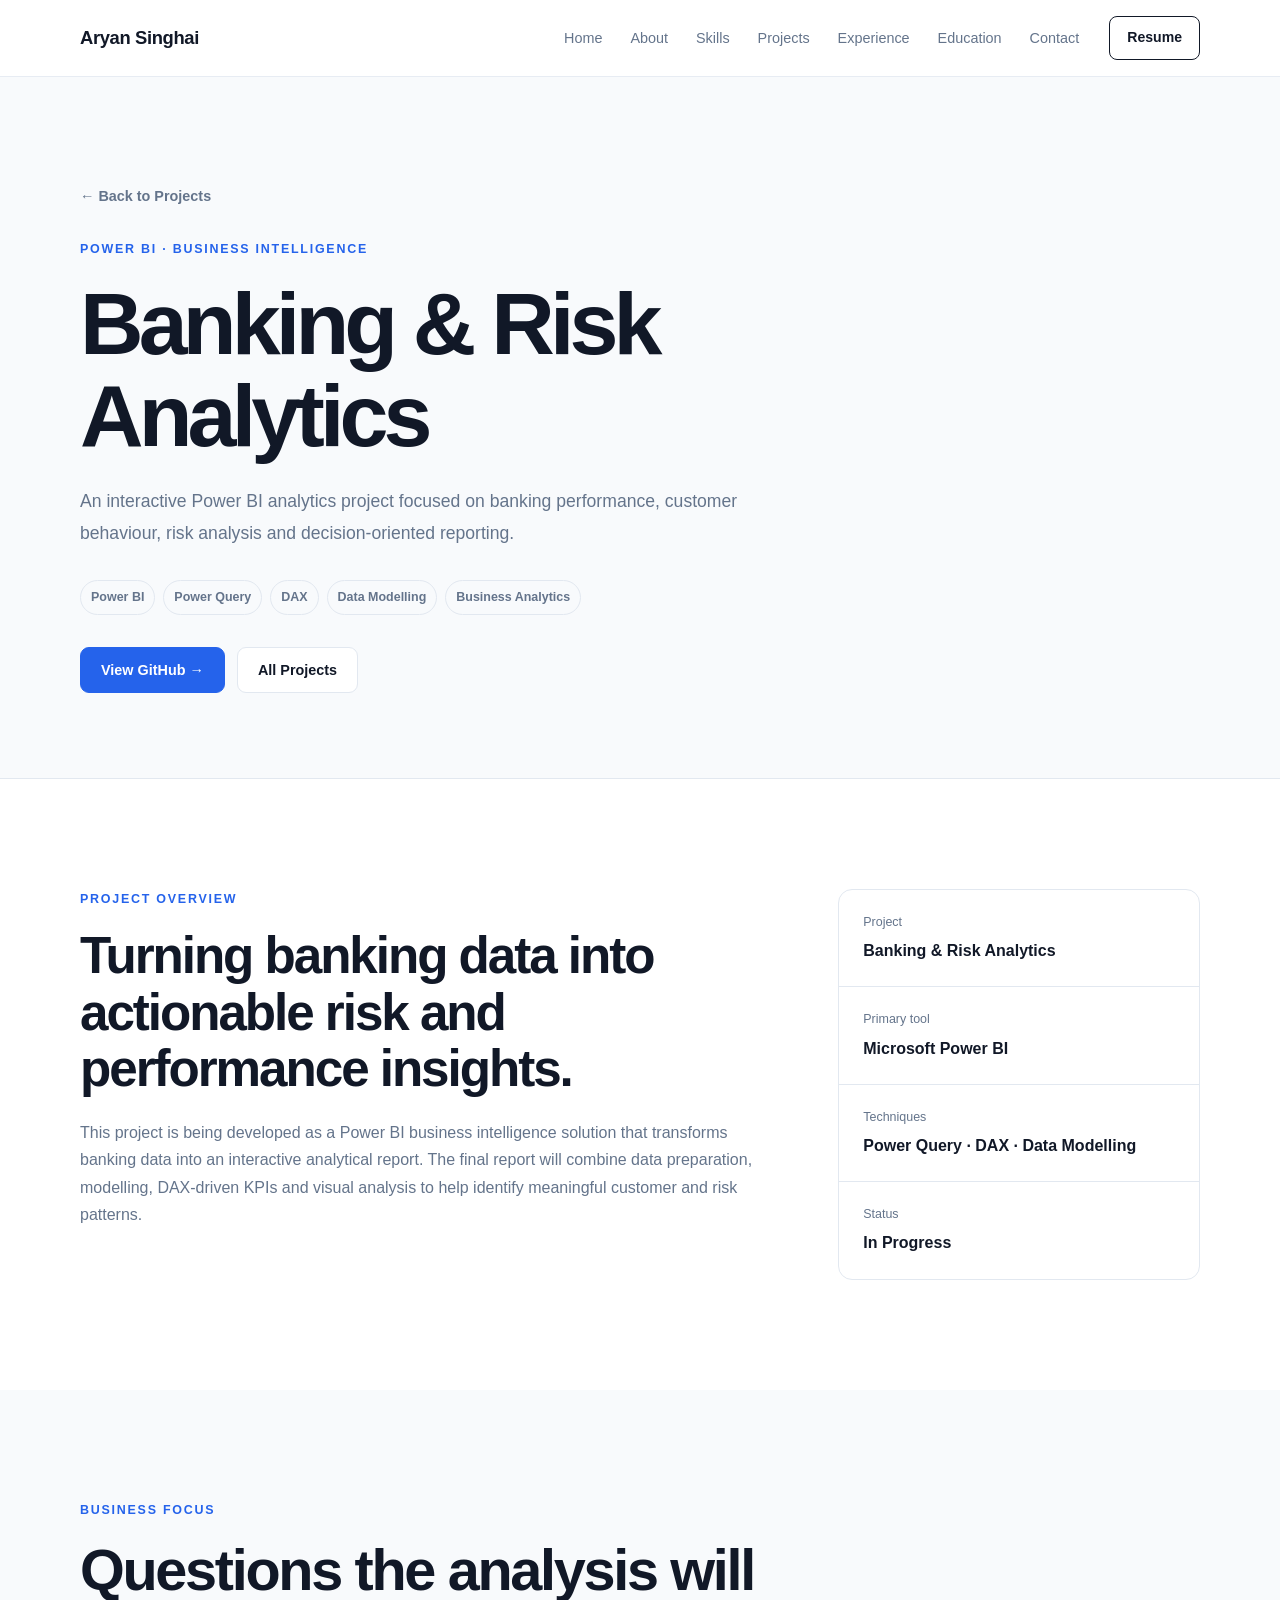
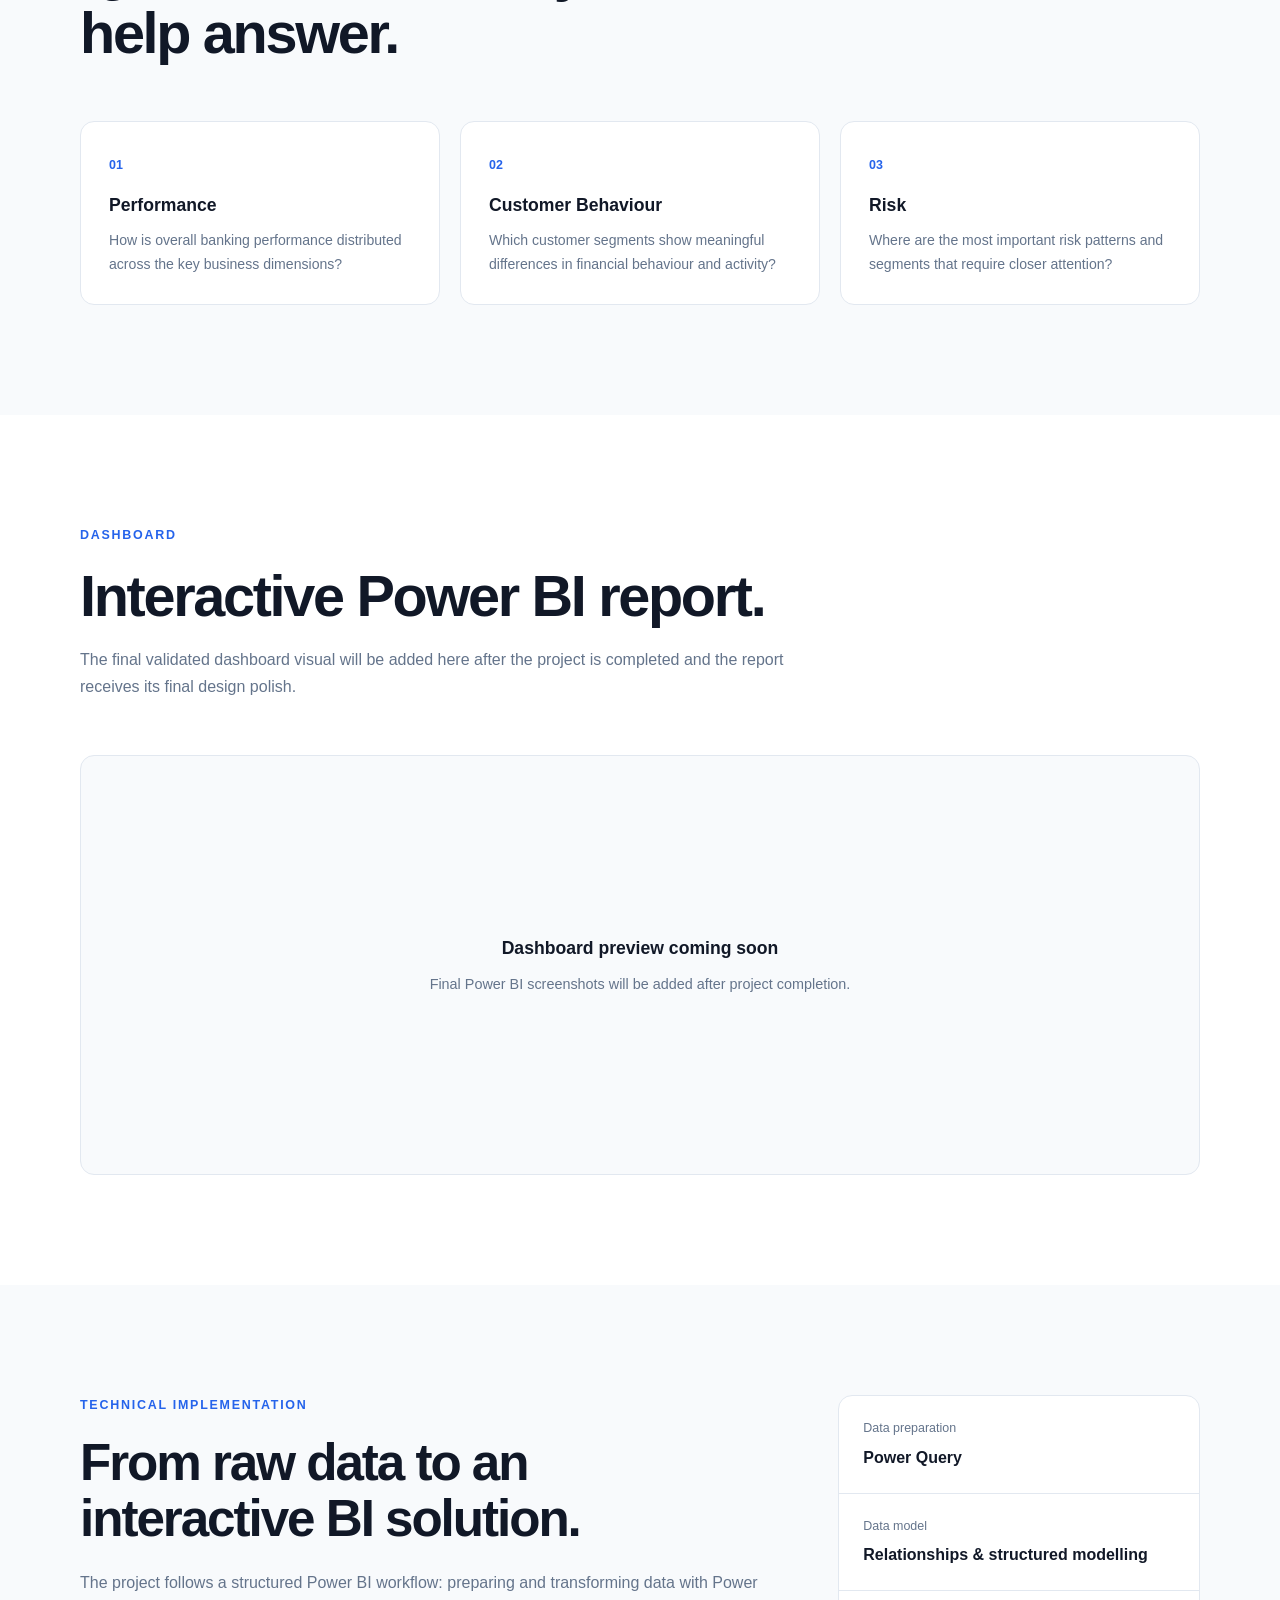
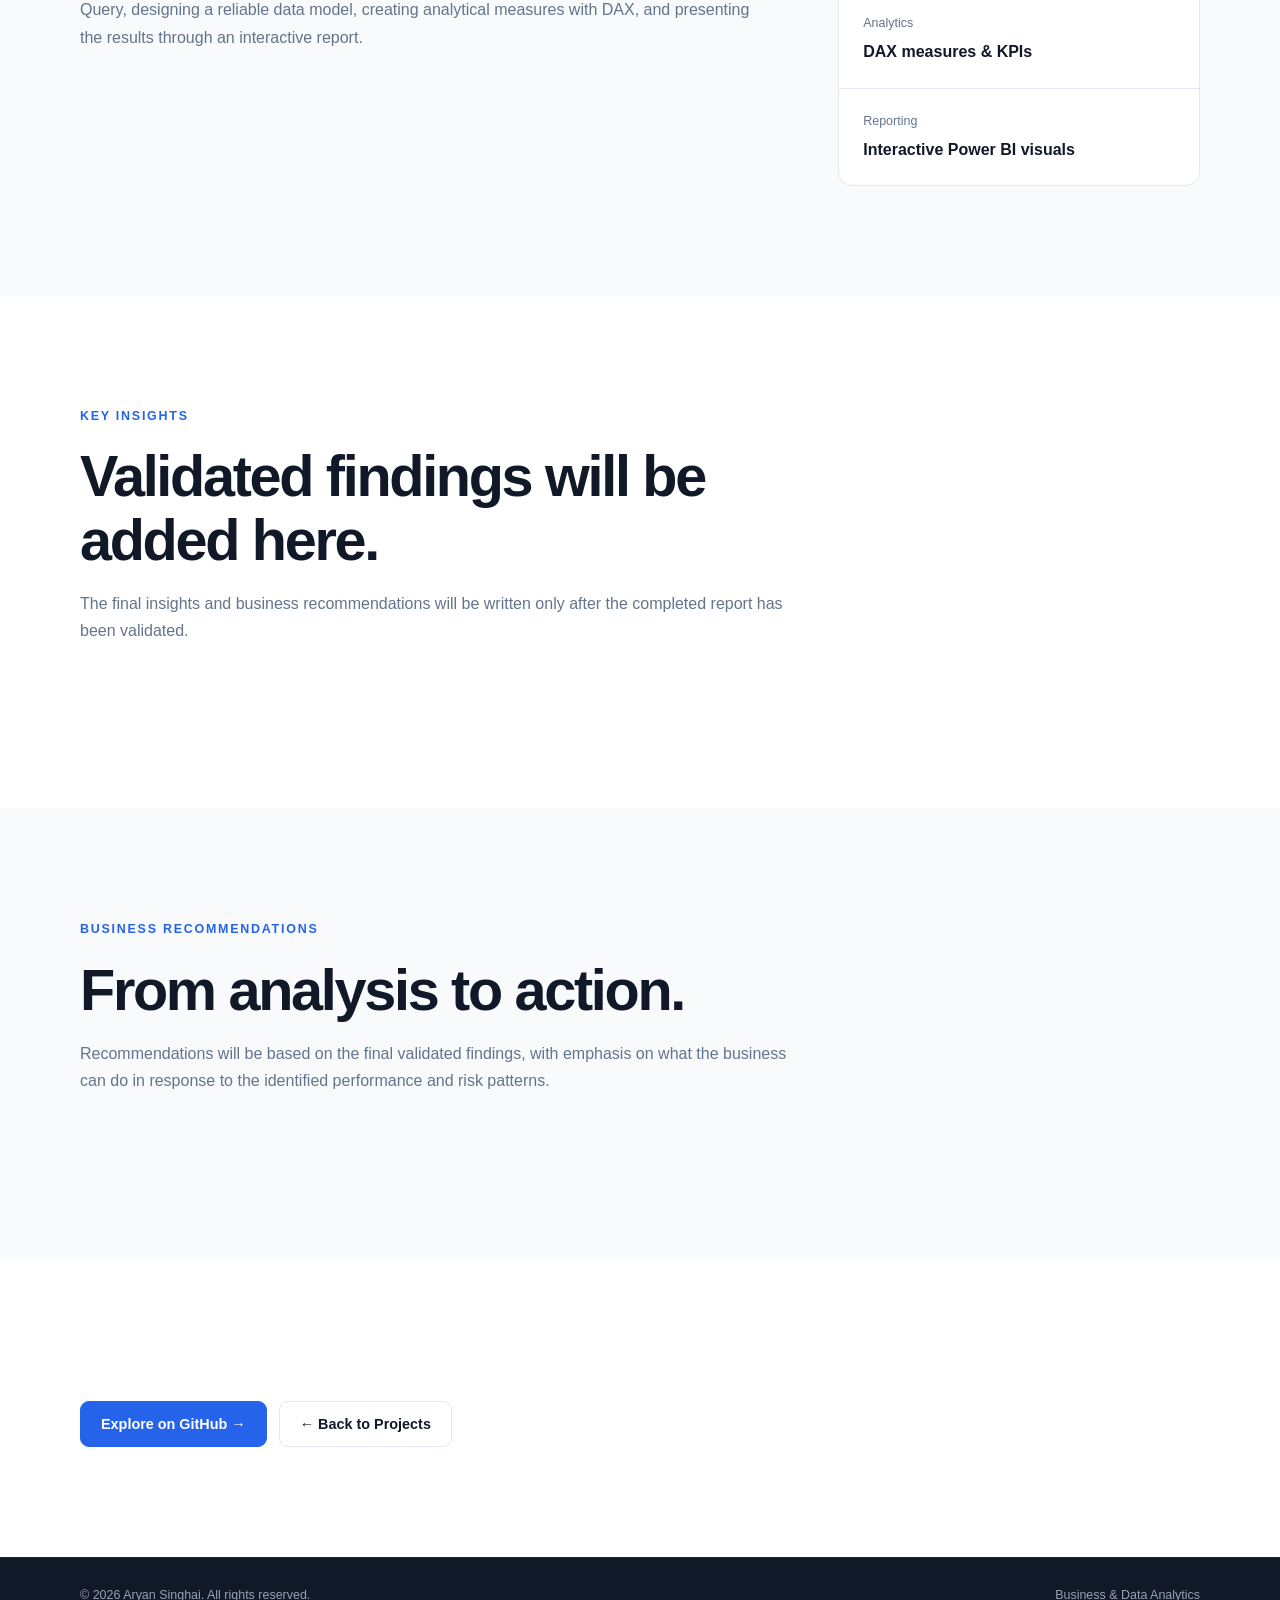
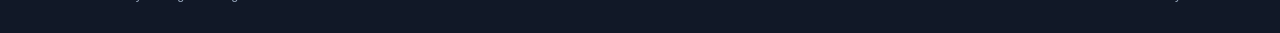
==== banking-risk-analytics.html @ 697721c4 "Add Project 3 Banking & Risk Analytics portfolio page" ====
<!DOCTYPE html>
<html lang="en">
<head>
<meta charset="UTF-8">
<meta name="viewport" content="width=device-width, initial-scale=1.0">
<link rel="icon" type="image/png" href="assets/images/favicon.png">
<title>Banking & Risk Analytics | Aryan Singhai</title>
<meta name="description" content="Banking & Risk Analytics Power BI project by Aryan Singhai, focused on banking performance, customer behaviour, risk analysis and business intelligence.">
<link rel="canonical" href="https://aryan-singhai.github.io/banking-risk-analytics.html">
<meta name="author" content="Aryan Singhai">
<link rel="stylesheet" href="style.css">
</head>
<body>
<header class="header"><nav class="navbar container"><a href="index.html#home" class="logo">Aryan Singhai</a><button class="menu-toggle" id="menu-toggle" aria-label="Open navigation menu">☰</button><ul class="nav-links" id="nav-links"><li><a href="index.html#home">Home</a></li><li><a href="index.html#about">About</a></li><li><a href="index.html#skills">Skills</a></li><li><a href="index.html#projects">Projects</a></li><li><a href="index.html#experience">Experience</a></li><li><a href="index.html#education">Education</a></li><li><a href="index.html#contact">Contact</a></li></ul><a href="assets/resume/Aryan_Singhai_Resume.pdf" class="resume-button" target="_blank">Resume</a></nav></header>
<main>
<section class="project-case-hero"><div class="container"><a href="index.html#projects" class="back-link">← Back to Projects</a><p class="project-eyebrow" style="margin-top:30px;">POWER BI · BUSINESS INTELLIGENCE</p><h1>Banking &amp; Risk Analytics</h1><p class="case-hero-description">An interactive Power BI analytics project focused on banking performance, customer behaviour, risk analysis and decision-oriented reporting.</p><div class="project-tech-tags case-tags"><span>Power BI</span><span>Power Query</span><span>DAX</span><span>Data Modelling</span><span>Business Analytics</span></div><div class="case-buttons"><a href="https://github.com/Aryan-Singhai/banking-risk-analytics-power-bi" class="primary-button" target="_blank" rel="noopener noreferrer">View GitHub →</a><a href="index.html#projects" class="secondary-button">All Projects</a></div></div></section>
<section class="section"><div class="container"><div class="case-grid"><div><p class="section-label">PROJECT OVERVIEW</p><h2>Turning banking data into actionable risk and performance insights.</h2><p class="case-text">This project is being developed as a Power BI business intelligence solution that transforms banking data into an interactive analytical report. The final report will combine data preparation, modelling, DAX-driven KPIs and visual analysis to help identify meaningful customer and risk patterns.</p></div><aside class="case-info-card"><div class="info-item"><span>Project</span><strong>Banking &amp; Risk Analytics</strong></div><div class="info-item"><span>Primary tool</span><strong>Microsoft Power BI</strong></div><div class="info-item"><span>Techniques</span><strong>Power Query · DAX · Data Modelling</strong></div><div class="info-item"><span>Status</span><strong>In Progress</strong></div></aside></div></div></section>
<section class="section section-alt"><div class="container"><div class="section-heading"><p class="section-label">BUSINESS FOCUS</p><h2>Questions the analysis will help answer.</h2></div><div class="question-grid"><article class="question-card"><span>01</span><h3>Performance</h3><p>How is overall banking performance distributed across the key business dimensions?</p></article><article class="question-card"><span>02</span><h3>Customer Behaviour</h3><p>Which customer segments show meaningful differences in financial behaviour and activity?</p></article><article class="question-card"><span>03</span><h3>Risk</h3><p>Where are the most important risk patterns and segments that require closer attention?</p></article></div></div></section>
<section class="section"><div class="container"><div class="section-heading"><p class="section-label">DASHBOARD</p><h2>Interactive Power BI report.</h2><p>The final validated dashboard visual will be added here after the project is completed and the report receives its final design polish.</p></div><div class="project-visual-placeholder" style="min-height:420px;display:grid;place-items:center;border:1px solid var(--border);border-radius:var(--radius);background:var(--bg-alt);color:var(--text-light);text-align:center;padding:40px;"><div><strong style="display:block;color:var(--text);font-size:1.1rem;">Dashboard preview coming soon</strong><span style="display:block;margin-top:8px;font-size:.9rem;">Final Power BI screenshots will be added after project completion.</span></div></div></div></section>
<section class="section section-alt"><div class="container"><div class="case-grid"><div><p class="section-label">TECHNICAL IMPLEMENTATION</p><h2>From raw data to an interactive BI solution.</h2><p class="case-text">The project follows a structured Power BI workflow: preparing and transforming data with Power Query, designing a reliable data model, creating analytical measures with DAX, and presenting the results through an interactive report.</p></div><aside class="case-info-card"><div class="info-item"><span>Data preparation</span><strong>Power Query</strong></div><div class="info-item"><span>Data model</span><strong>Relationships &amp; structured modelling</strong></div><div class="info-item"><span>Analytics</span><strong>DAX measures &amp; KPIs</strong></div><div class="info-item"><span>Reporting</span><strong>Interactive Power BI visuals</strong></div></aside></div></div></section>
<section class="section"><div class="container"><div class="section-heading"><p class="section-label">KEY INSIGHTS</p><h2>Validated findings will be added here.</h2><p>The final insights and business recommendations will be written only after the completed report has been validated.</p></div></div></section>
<section class="section section-alt"><div class="container"><div class="section-heading"><p class="section-label">BUSINESS RECOMMENDATIONS</p><h2>From analysis to action.</h2><p>Recommendations will be based on the final validated findings, with emphasis on what the business can do in response to the identified performance and risk patterns.</p></div></div></section>
<section class="section"><div class="container"><div class="case-buttons"><a href="https://github.com/Aryan-Singhai/banking-risk-analytics-power-bi" class="primary-button" target="_blank" rel="noopener noreferrer">Explore on GitHub →</a><a href="index.html#projects" class="secondary-button">← Back to Projects</a></div></div></section>
</main>
<footer class="footer"><div class="container footer-content"><p>© 2026 Aryan Singhai. All rights reserved.</p><p>Business &amp; Data Analytics</p></div></footer>
<script src="script.js"></script>
</body>
</html>
---- style.css ----
/* =========================================================
   PORTFOLIO DESIGN SYSTEM
========================================================= */

:root {
    --bg: #ffffff;
    --bg-alt: #f8fafc;
    --text: #111827;
    --text-light: #64748b;
    --accent: #2563eb;
    --accent-dark: #1d4ed8;
    --accent-soft: #eff6ff;
    --border: #e2e8f0;
    --card: #ffffff;
    --max-width: 1120px;
    --radius: 14px;
    --transition: 0.25s ease;
}

* { margin: 0; padding: 0; box-sizing: border-box; }
html { scroll-behavior: smooth; scroll-padding-top: 90px; }
body {
    font-family: "Inter", "Segoe UI", Arial, sans-serif;
    background: var(--bg);
    color: var(--text);
    line-height: 1.7;
    -webkit-font-smoothing: antialiased;
}
a { color: inherit; text-decoration: none; }
ul { list-style: none; }
img { max-width: 100%; }
.container { width: min(90%, var(--max-width)); margin: 0 auto; }

/* =========================================================
   SHARED HEADER / NAVIGATION
========================================================= */
.header {
    position: sticky;
    top: 0;
    z-index: 1000;
    background: rgba(255,255,255,.94);
    backdrop-filter: blur(12px);
    border-bottom: 1px solid rgba(226,232,240,.8);
}
.navbar {
    min-height: 76px;
    display: flex;
    align-items: center;
    gap: 30px;
}
.logo {
    font-size: 1.15rem;
    font-weight: 750;
    letter-spacing: -.02em;
    white-space: nowrap;
}
.nav-links {
    display: flex;
    align-items: center;
    gap: 28px;
    margin-left: auto;
}
.nav-links a {
    font-size: .9rem;
    color: var(--text-light);
    font-weight: 500;
    transition: color var(--transition);
}
.nav-links a:hover { color: var(--text); }
.resume-button {
    display: inline-flex;
    align-items: center;
    justify-content: center;
    min-height: 40px;
    padding: 9px 17px;
    border: 1px solid var(--text);
    border-radius: 8px;
    font-size: .88rem;
    font-weight: 600;
    transition: all var(--transition);
    white-space: nowrap;
}
.resume-button:hover { background: var(--text); color: #fff; }
.menu-toggle {
    display: none;
    border: 0;
    background: transparent;
    color: var(--text);
    font-size: 1.5rem;
    line-height: 1;
    cursor: pointer;
}
.back-link {
    display: inline-block;
    color: var(--text-light);
    font-size: .9rem;
    font-weight: 600;
    transition: color var(--transition);
}
.back-link:hover { color: var(--accent); }

/* =========================================================
   SHARED BUTTONS / TAGS
========================================================= */
.primary-button,
.secondary-button,
.btn {
    display: inline-flex;
    align-items: center;
    justify-content: center;
    min-height: 46px;
    padding: 0 20px;
    border-radius: 9px;
    font-size: .9rem;
    font-weight: 650;
    transition: all var(--transition);
    white-space: nowrap;
}
.primary-button,
.btn-primary { background: var(--accent); color: #fff; border: 1px solid var(--accent); }
.primary-button:hover,
.btn-primary:hover { background: var(--accent-dark); border-color: var(--accent-dark); transform: translateY(-2px); }
.secondary-button,
.btn-secondary { background: var(--bg); color: var(--text); border: 1px solid var(--border); }
.secondary-button:hover,
.btn-secondary:hover { border-color: var(--accent); color: var(--accent); transform: translateY(-2px); }
.project-tags,
.project-tech-tags,
.sql-skills {
    display: flex;
    flex-wrap: wrap;
    gap: 8px;
}
.project-tags span,
.project-tech-tags span,
.sql-skills span,
.tools-grid span,
.skill-list span {
    display: inline-flex;
    align-items: center;
    padding: 6px 10px;
    border: 1px solid var(--border);
    border-radius: 7px;
    background: var(--bg-alt);
    color: var(--text-light);
    font-size: .78rem;
    font-weight: 550;
}
.project-tech-tags span,
.sql-skills span { border-radius: 999px; }

/* =========================================================
   GLOBAL SECTIONS / TYPOGRAPHY
========================================================= */
.section { padding: 110px 0; }
.section-alt { background: var(--bg-alt); }
.section-heading { max-width: 720px; margin-bottom: 55px; }
.section-heading h2 {
    font-size: clamp(2.2rem,5vw,3.6rem);
    line-height: 1.1;
    letter-spacing: -.04em;
    font-weight: 740;
}
.section-heading h2 span { color: var(--accent); }
.section-heading > p:last-child { margin-top: 18px; color: var(--text-light); }
.section-label,
.eyebrow,
.project-eyebrow {
    color: var(--accent);
    font-size: .78rem;
    font-weight: 750;
    letter-spacing: .14em;
    margin-bottom: 18px;
    text-transform: uppercase;
}

/* =========================================================
   HOME HERO
========================================================= */
.availability {
    display: inline-flex;
    align-items: center;
    margin-bottom: 22px;
    padding: 7px 12px;
    border: 1px solid #bfdbfe;
    border-radius: 999px;
    background: var(--accent-soft);
    color: var(--accent-dark);
    font-size: .78rem;
    font-weight: 650;
}
.hero { min-height: calc(100vh - 76px); display: flex; align-items: center; padding: 100px 0; }
.hero-text { max-width: 820px; }
.hero h1 { max-width: 850px; font-size: clamp(3.2rem,7vw,6rem); line-height: 1.03; letter-spacing: -.055em; font-weight: 760; }
.hero h1 span { display: block; color: var(--accent); }
.hero-description { max-width: 700px; margin-top: 28px; color: var(--text-light); font-size: 1.12rem; line-height: 1.8; }
.hero-buttons { display: flex; align-items: center; gap: 14px; margin-top: 36px; flex-wrap: wrap; }
.social-links { display: flex; gap: 22px; margin-top: 28px; }
.social-links a { color: var(--text-light); font-size: .9rem; font-weight: 600; border-bottom: 1px solid transparent; }
.social-links a:hover { color: var(--accent); border-color: var(--accent); }

/* =========================================================
   HOME ABOUT / SKILLS
========================================================= */
.about-content { display: grid; grid-template-columns: 1.5fr 1fr; gap: 80px; align-items: start; }
.about-text { max-width: 720px; }
.about-text p { color: var(--text-light); font-size: 1.04rem; margin-bottom: 22px; }
.about-focus { padding: 28px; background: var(--bg-alt); border: 1px solid var(--border); border-radius: var(--radius); }
.about-focus h3 { font-size: 1rem; margin-bottom: 18px; }
.about-focus li { color: var(--text-light); padding: 8px 0; border-bottom: 1px solid var(--border); }
.about-focus li:last-child { border-bottom: 0; }
.skills-grid {
    display: grid;
    grid-template-columns: 1fr;
    gap: 18px;
}
.skill-card { background: var(--card); border: 1px solid var(--border); border-radius: var(--radius); padding: 30px; transition: transform var(--transition), box-shadow var(--transition); }
.skill-card:hover { transform: translateY(-4px); box-shadow: 0 15px 35px rgba(15,23,42,.07); }
.skill-card h3 { margin-bottom: 22px; font-size: 1.15rem; }
.skill-list { display: flex; flex-wrap: wrap; gap: 9px; }

/* =========================================================
   HOME PROJECT CARDS
========================================================= */
.projects-grid { display: grid; grid-template-columns: repeat(2,1fr); gap: 24px; }
.project-card {
    background: var(--card);
    border: 1px solid var(--border);
    border-radius: var(--radius);
    overflow: hidden;
    transition: transform var(--transition), box-shadow var(--transition);
}
.project-card:hover { transform: translateY(-5px); box-shadow: 0 18px 40px rgba(15,23,42,.08); }
.project-image,
.project-card-image { width: 100%; background: #eef2f7; overflow: hidden; }
.project-image img,
.project-card-image img { display: block; width: 100%; height: auto; object-fit: cover; }
.project-content,
.project-card-content { padding: 30px; }
.project-number { color: var(--accent); font-size: .8rem; font-weight: 750; margin-bottom: 10px; }
.project-content h3,
.project-card-content h3 { font-size: 1.35rem; line-height: 1.3; margin-bottom: 14px; }
.project-description,
.project-card-content > p { color: var(--text-light); font-size: .92rem; line-height: 1.7; }
.project-tags { margin-top: 22px; align-items: center; }
.project-links { display: flex; align-items: center; flex-wrap: wrap; gap: 22px; margin-top: 25px; }
.project-link,
.project-card-content .project-links a { color: var(--accent); font-size: .87rem; font-weight: 650; }
.project-link:hover,
.project-card-content .project-links a:hover { color: var(--accent-dark); }
.project-highlights { margin-top: 22px; padding-top: 20px; border-top: 1px solid var(--border); }
.project-highlights p { font-size: .8rem; font-weight: 700; color: var(--text); margin-bottom: 10px; text-transform: uppercase; letter-spacing: .06em; }
.project-highlights ul { display: grid; gap: 6px; }
.project-highlights li { position: relative; padding-left: 16px; color: var(--text-light); font-size: .82rem; }
.project-highlights li::before { content: "•"; position: absolute; left: 0; color: var(--accent); font-weight: 800; }
.project-coming-soon { min-height: 300px; display: flex; align-items: center; }
.coming-soon { display: inline-block; margin-top: 22px; color: var(--text-light); font-size: .8rem; font-weight: 650; }

/* =========================================================
   EXPERIENCE / EDUCATION / CONTACT / FOOTER
========================================================= */
.experience-item { max-width: 900px; padding: 35px; border: 1px solid var(--border); border-radius: var(--radius); background: var(--bg); }
.experience-header { display: flex; align-items: flex-start; justify-content: space-between; gap: 30px; padding-bottom: 25px; border-bottom: 1px solid var(--border); }
.experience-header h3 { font-size: 1.4rem; }
.experience-role { margin-top: 5px; color: var(--accent); font-weight: 600; }
.experience-date { color: var(--text-light); font-size: .85rem; white-space: nowrap; }
.experience-points { margin-top: 25px; }
.experience-points li { position: relative; padding-left: 22px; margin-bottom: 13px; color: var(--text-light); font-size: .94rem; }
.experience-points li::before { content: "•"; position: absolute; left: 3px; color: var(--accent); font-weight: 800; }
.education-card { max-width: 900px; padding: 35px; border: 1px solid var(--border); border-radius: var(--radius); background: var(--bg); }
.education-degree { color: var(--accent); font-size: .82rem; font-weight: 700; margin-bottom: 6px; }
.education-card h3 { font-size: 1.5rem; margin-bottom: 8px; }
.education-card p:last-child { color: var(--text-light); }
.contact-section { background: var(--text); color: #fff; }
.contact-content { text-align: center; max-width: 760px; }
.contact-content .section-label { color: #93c5fd; }
.contact-content h2 { font-size: clamp(2.5rem,5vw,4.5rem); line-height: 1.05; letter-spacing: -.045em; }
.contact-content > p:not(.section-label) { margin: 20px auto 0; max-width: 600px; color: #cbd5e1; }
.contact-links { display: flex; justify-content: center; flex-wrap: wrap; gap: 12px; margin-top: 32px; }
.contact-section .primary-button { background: #fff; color: var(--text); }
.contact-section .secondary-button { border-color: #475569; background: transparent; color: #fff; }
.footer { background: var(--text); border-top: 1px solid #1f2937; color: #94a3b8; }
.footer-content { min-height: 75px; display: flex; align-items: center; justify-content: space-between; gap: 20px; font-size: .78rem; }
.footer-content a { color: #cbd5e1; }
.footer-content a:hover { color: #fff; }

/* =========================================================
   PROJECT 1 — SHARED CASE STUDY
========================================================= */
.project-case-hero { padding: 105px 0 85px; background: var(--bg-alt); border-bottom: 1px solid var(--border); }
.project-case-hero h1 { max-width: 900px; font-size: clamp(3rem,7vw,5.5rem); line-height: 1.04; letter-spacing: -.055em; margin-top: 18px; }
.case-hero-description { max-width: 720px; margin-top: 25px; color: var(--text-light); font-size: 1.1rem; line-height: 1.8; }
.case-tags { margin-top: 28px; }
.case-buttons { display: flex; gap: 12px; flex-wrap: wrap; margin-top: 32px; }
.case-grid { display: grid; grid-template-columns: 1.5fr .8fr; gap: 80px; align-items: start; }
.case-grid h2 { max-width: 650px; font-size: clamp(2.1rem,4vw,3.2rem); line-height: 1.1; letter-spacing: -.04em; }
.case-text { max-width: 700px; margin-top: 22px; color: var(--text-light); }
.case-info-card { border: 1px solid var(--border); border-radius: var(--radius); background: var(--bg); overflow: hidden; }
.info-item { padding: 22px 24px; border-bottom: 1px solid var(--border); }
.info-item:last-child { border-bottom: 0; }
.info-item span { display: block; color: var(--text-light); font-size: .78rem; margin-bottom: 4px; }
.question-grid { display: grid; grid-template-columns: repeat(3,1fr); gap: 20px; }
.question-card { padding: 28px; background: var(--bg); border: 1px solid var(--border); border-radius: var(--radius); }
.question-card > span,.process-card > span { color: var(--accent); font-size: .78rem; font-weight: 750; }
.question-card h3 { margin-top: 14px; font-size: 1.1rem; }
.question-card p { margin-top: 8px; color: var(--text-light); font-size: .88rem; }
.process-grid { display: grid; grid-template-columns: repeat(4,1fr); gap: 20px; }
.process-card { padding: 28px; border: 1px solid var(--border); border-radius: var(--radius); }
.process-card h3 { margin-top: 15px; font-size: 1.05rem; }
.process-card p { margin-top: 10px; color: var(--text-light); font-size: .86rem; }
.findings-grid { display: grid; grid-template-columns: repeat(3,1fr); gap: 20px; }
.finding-card { padding: 28px; background: var(--bg); border: 1px solid var(--border); border-radius: var(--radius); }
.finding-value { display: block; color: var(--accent); font-size: 1.8rem; line-height: 1.2; font-weight: 750; }
.finding-card h3 { margin-top: 12px; font-size: 1rem; }
.finding-card p { margin-top: 8px; color: var(--text-light); font-size: .85rem; line-height: 1.65; }
.dashboard-image { width: 100%; border: 1px solid var(--border); border-radius: var(--radius); overflow: hidden; background: var(--bg-alt); box-shadow: 0 20px 50px rgba(15,23,42,.08); }
.dashboard-image img { width: 100%; display: block; }
.tools-grid { display: flex; flex-wrap: wrap; gap: 12px; }
.tools-grid span { padding: 10px 15px; }
.project-end { background: var(--text); color: #fff; }
.project-end-content { max-width: 700px; }
.project-end .section-label { color: #93c5fd; }
.project-end h2 { font-size: clamp(2.4rem,5vw,4rem); line-height: 1.05; letter-spacing: -.045em; }
.project-end p:not(.section-label) { margin: 18px 0 28px; color: #cbd5e1; }
.project-end .primary-button { background: #fff; color: var(--text); }

/* =========================================================
   PROJECT 2 — OLIST CASE STUDY
========================================================= */
.project-hero { padding: 105px 0 85px; }
.project-hero-content { max-width: 900px; }
.project-hero .back-link { margin-bottom: 55px; }
.project-hero h1 { font-size: clamp(3rem,7vw,6.5rem); line-height: .98; margin: 20px 0 30px; letter-spacing: -.055em; }
.project-hero h1 span,
.analysis-copy h2 span,
.final-takeaway h2 span { color: var(--accent); }
.project-hero-description { max-width: 720px; font-size: 1.1rem; line-height: 1.8; color: var(--text-light); }
.project-tech-tags { margin: 30px 0; }
.project-actions { display: flex; align-items: center; flex-wrap: wrap; gap: 12px; margin-top: 28px; }
.final-actions { display: flex; justify-content: center; align-items: center; flex-wrap: wrap; gap: 12px; margin-top: 30px; }
.project-section { padding: 85px 0; }
.project-section .section-heading { margin-bottom: 45px; }
.business-question-grid { display: grid; grid-template-columns: .9fr 1.1fr; gap: 80px; }
.question-intro p { font-size: 1.08rem; line-height: 1.8; margin-bottom: 20px; }
.question-list { display: grid; gap: 18px; }
.question-item { display: grid; grid-template-columns: 32px 1fr; gap: 18px; padding: 22px 0; border-bottom: 1px solid var(--border); }
.question-item span { color: var(--accent); font-weight: 700; }
.question-item p { margin: 0; line-height: 1.6; }
.snapshot-grid,.results-grid { display: grid; grid-template-columns: repeat(4,1fr); gap: 18px; }
.snapshot-card,.result-card,.recommendation-card { padding: 30px; border: 1px solid var(--border); border-radius: 18px; background: var(--bg); }
.snapshot-value,.result-value { display: block; color: var(--accent); font-size: 2.6rem; font-weight: 800; line-height: 1; margin-bottom: 12px; }
.snapshot-label,.result-label { display: block; font-weight: 700; }
.result-card p { margin-top: 15px; line-height: 1.6; color: var(--text-light); }
.analysis-content { display: grid; grid-template-columns: 1fr 1fr; gap: 80px; align-items: center; }
.analysis-copy h2 { font-size: clamp(2rem,4vw,4rem); line-height: 1.08; margin: 15px 0 25px; letter-spacing: -.04em; }
.analysis-copy > p { font-size: 1.08rem; line-height: 1.8; color: var(--text-light); }
.alternate { background: var(--bg-alt); }
.visual-image { width: 100%; border: 1px solid var(--border); border-radius: 18px; overflow: hidden; background: #fff; box-shadow: 0 16px 40px rgba(15,23,42,.07); }
.visual-image img { display: block; width: 100%; height: auto; }
.mini-metrics { display: flex; flex-wrap: wrap; gap: 30px; margin: 35px 0; }
.mini-metrics strong,.highlight-stat strong,.retention-highlight strong,.delivery-comparison strong { display: block; color: var(--accent); font-size: 1.8rem; font-weight: 800; }
.mini-metrics span,.highlight-stat span,.retention-highlight span,.delivery-comparison span { display: block; margin-top: 6px; color: var(--text-light); font-size: .85rem; }
.highlight-stat,.retention-highlight { padding: 25px 0; margin: 25px 0; }
.insight-box { border-left: 3px solid var(--accent); background: var(--accent-soft); border-radius: 0 10px 10px 0; padding: 20px 24px 20px 28px; margin-top: 24px; }
.insight-box strong { display: block; margin-bottom: 8px; }
.insight-box p { margin: 0; line-height: 1.7; color: var(--text-light); }
.category-list { margin-top: 30px; }
.category-list div { display: grid; grid-template-columns: 35px 1fr auto; gap: 15px; align-items: center; padding: 14px 0; border-bottom: 1px solid var(--border); }
.category-list span { color: var(--text-light); }
.category-list b { color: var(--accent); }
.delivery-comparison { display: grid; grid-template-columns: repeat(3,1fr); gap: 20px; margin: 35px 0; }
.delivery-comparison div { padding: 20px; border: 1px solid var(--border); border-radius: 15px; background: var(--bg); }
.recommendations-grid { display: grid; grid-template-columns: repeat(2,1fr); gap: 18px; }
.recommendation-card span { color: var(--accent); font-size: .8rem; font-weight: 700; }
.recommendation-card h3 { margin: 20px 0 12px; font-size: 1.3rem; }
.recommendation-card p { color: var(--text-light); line-height: 1.7; }
.sql-modules { display: grid; grid-template-columns: repeat(4,1fr); gap: 14px; }
.sql-modules div { padding: 20px; border: 1px solid var(--border); border-radius: 14px; background: var(--bg); }
.sql-modules span { display: block; color: var(--accent); font-size: .75rem; margin-bottom: 12px; font-weight: 700; }
.sql-skills { margin-top: 35px; }
.final-takeaway { text-align: center; }
.final-takeaway h2 { max-width: 850px; margin: 15px auto 25px; font-size: clamp(2.5rem,5vw,5rem); line-height: 1.05; }
.final-takeaway > .container > p:not(.section-label) { max-width: 700px; margin: 0 auto; color: var(--text-light); font-size: 1.15rem; line-height: 1.7; }

/* =========================================================
   RESPONSIVE
========================================================= */
@media (max-width: 900px) {
    .nav-links { gap: 16px; }
    .skills-grid { grid-template-columns: 1fr 1fr; }
    .about-content { grid-template-columns: 1fr; gap: 35px; }
    .projects-grid { grid-template-columns: 1fr; }
    .case-grid,.business-question-grid,.analysis-content { grid-template-columns: 1fr; gap: 45px; }
    .question-grid,.findings-grid { grid-template-columns: 1fr 1fr; }
    .process-grid { grid-template-columns: 1fr 1fr; }
    .snapshot-grid,.results-grid { grid-template-columns: repeat(2,1fr); }
    .sql-modules { grid-template-columns: repeat(2,1fr); }
}

@media (max-width: 720px) {
    .navbar { position: relative; min-height: 68px; }
    .nav-links {
        display: none;
        position: absolute;
        top: 68px;
        left: 0;
        right: 0;
        flex-direction: column;
        align-items: flex-start;
        gap: 0;
        margin: 0;
        padding: 10px 0;
        background: var(--bg);
        border-bottom: 1px solid var(--border);
        box-shadow: 0 14px 25px rgba(15,23,42,.06);
    }
    .nav-links.active { display: flex; }
    .nav-links li { width: 100%; }
    .nav-links a { display: block; width: 100%; padding: 13px 5%; }
    .resume-button { display: none; }
    .menu-toggle { display: block; margin-left: auto; }
    .hero { min-height: auto; padding: 56px 0 70px; }
    .hero h1 { font-size: clamp(2.8rem,13vw,4.2rem); }
    .hero-description { font-size: 1rem; }
    .section { padding: 80px 0; }
    .project-content,.project-card-content,.skill-card,.experience-item,.education-card { padding: 24px; }
    .experience-header { flex-direction: column; gap: 10px; }
    .experience-date { white-space: normal; }
    .case-buttons,.project-actions { width: 100%; }
    .case-buttons .primary-button,.case-buttons .secondary-button,.project-actions .btn { width: auto; }
    .project-case-hero { padding: 80px 0 70px; }
    .project-hero { padding: 80px 0 70px; }
    .project-hero .back-link { margin-bottom: 42px; }
    .project-hero h1 { font-size: clamp(2.6rem,12vw,4rem); }
    .project-section { padding: 70px 0; }
    .project-section .section-heading { margin-bottom: 38px; }
    .question-grid,.process-grid,.findings-grid,.snapshot-grid,.results-grid,.recommendations-grid,.sql-modules { grid-template-columns: 1fr; }
    .delivery-comparison { grid-template-columns: 1fr; }
    .analysis-content { display: flex; flex-direction: column; gap: 38px; align-items: stretch; }
    .analysis-copy { order: 1; }
    .analysis-content .visual-image { order: 2; }
    .insight-box { padding-left: 26px; }
    .category-list div { grid-template-columns: 28px 1fr auto; gap: 10px; }
    .project-links { gap: 16px; }
    .footer-content { flex-direction: column; justify-content: center; text-align: center; padding: 20px 0; }
}

@media (max-width: 450px) {
    .hero-buttons,.contact-links { flex-direction: column; align-items: stretch; }
    .primary-button,.secondary-button { width: 100%; }
    .case-buttons { flex-direction: column; align-items: stretch; }
    .case-buttons .primary-button,.case-buttons .secondary-button { width: 100%; }
    .project-actions { flex-direction: column; align-items: stretch; }
    .project-actions .btn { width: 100%; }
    .final-actions { flex-direction: column; width: 100%; }
    .final-actions .btn { width: 100%; }
    .footer-content { gap: 8px; }
}
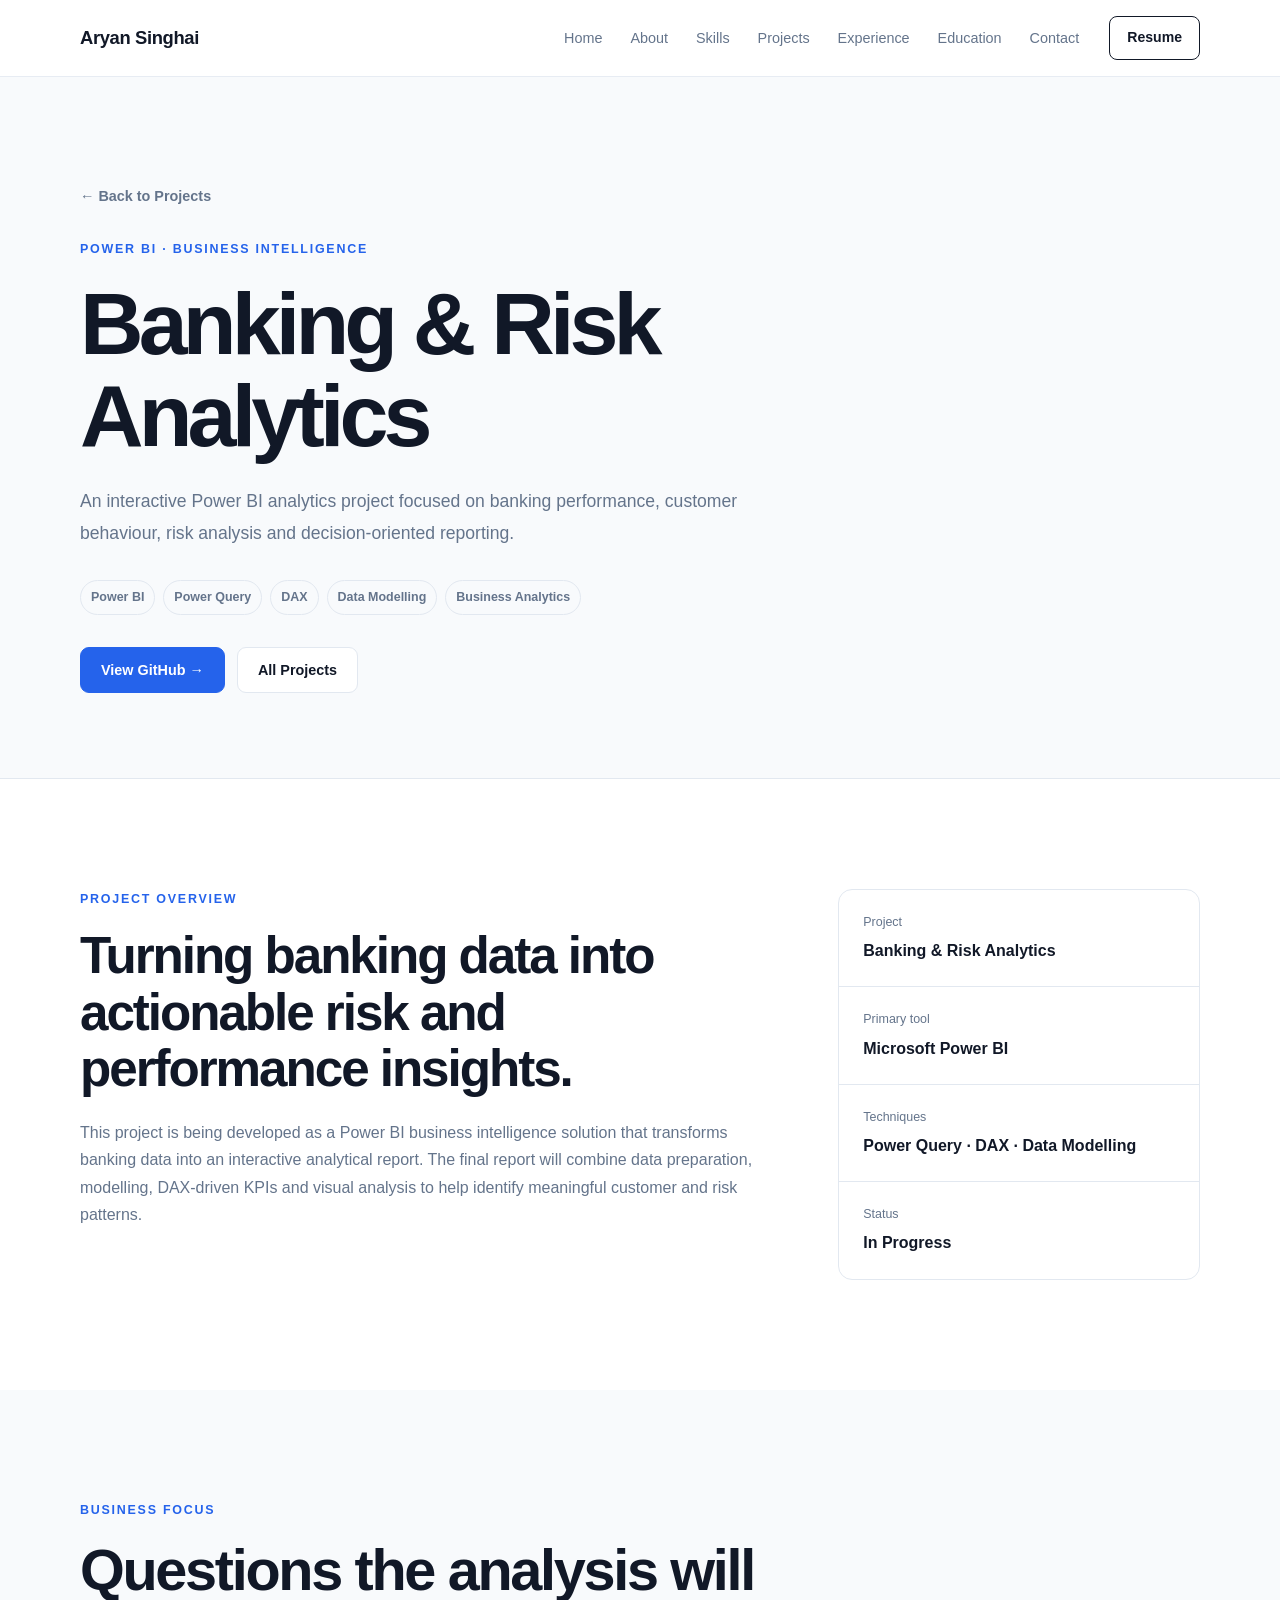
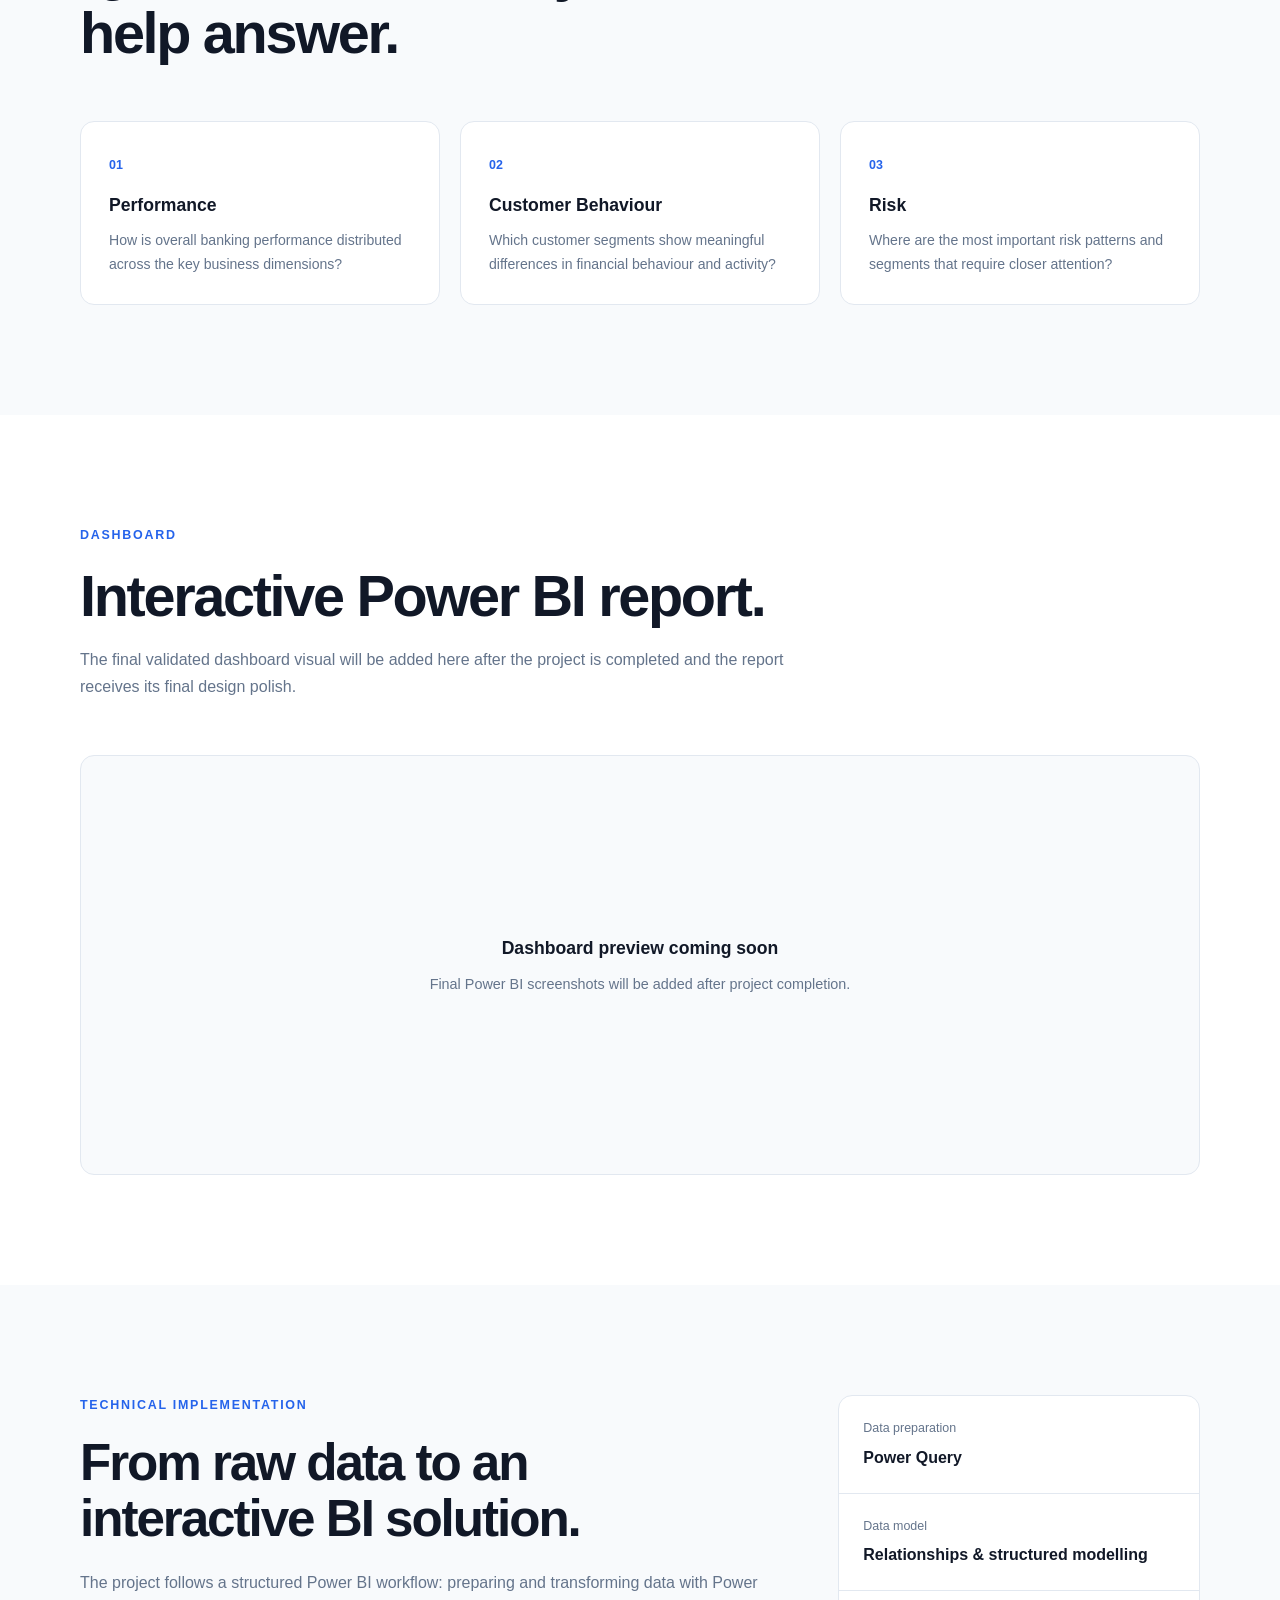
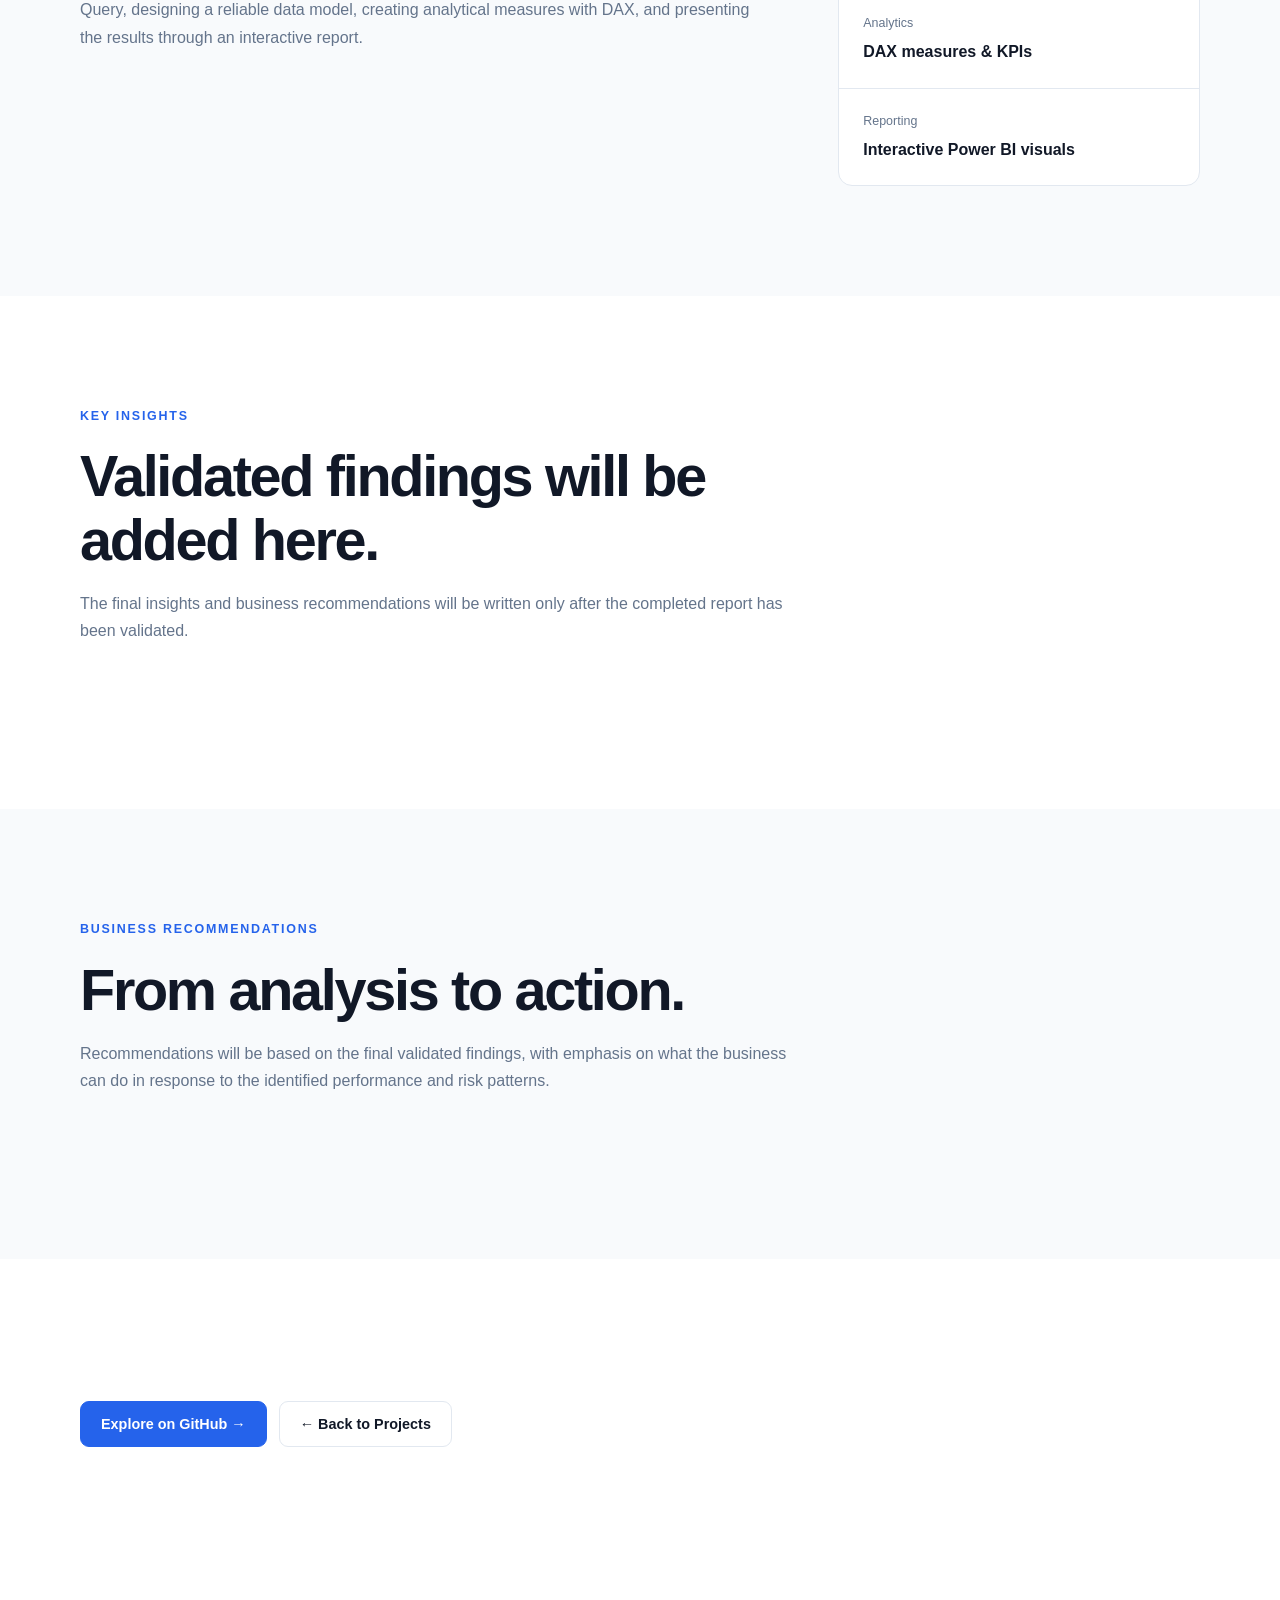
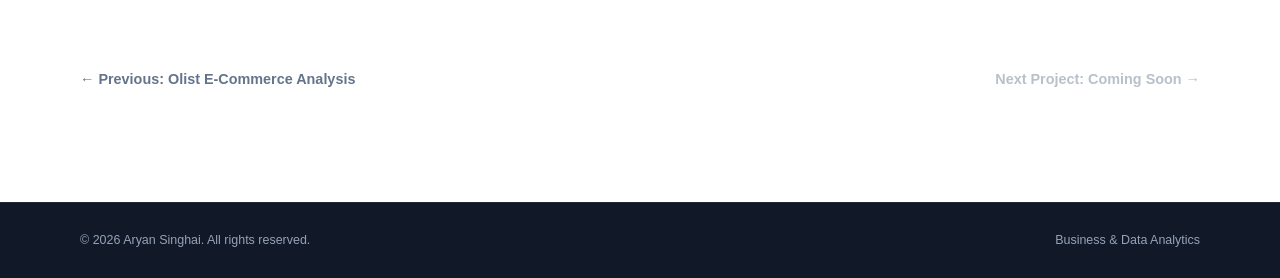
==== commit 476ad522: "Add interconnected project navigation to Project 3" ====
--- a/banking-risk-analytics.html
+++ b/banking-risk-analytics.html
@@ -1,28 +1 @@
-<!DOCTYPE html>
-<html lang="en">
-<head>
-<meta charset="UTF-8">
-<meta name="viewport" content="width=device-width, initial-scale=1.0">
-<link rel="icon" type="image/png" href="assets/images/favicon.png">
-<title>Banking & Risk Analytics | Aryan Singhai</title>
-<meta name="description" content="Banking & Risk Analytics Power BI project by Aryan Singhai, focused on banking performance, customer behaviour, risk analysis and business intelligence.">
-<link rel="canonical" href="https://aryan-singhai.github.io/banking-risk-analytics.html">
-<meta name="author" content="Aryan Singhai">
-<link rel="stylesheet" href="style.css">
-</head>
-<body>
-<header class="header"><nav class="navbar container"><a href="index.html#home" class="logo">Aryan Singhai</a><button class="menu-toggle" id="menu-toggle" aria-label="Open navigation menu">☰</button><ul class="nav-links" id="nav-links"><li><a href="index.html#home">Home</a></li><li><a href="index.html#about">About</a></li><li><a href="index.html#skills">Skills</a></li><li><a href="index.html#projects">Projects</a></li><li><a href="index.html#experience">Experience</a></li><li><a href="index.html#education">Education</a></li><li><a href="index.html#contact">Contact</a></li></ul><a href="assets/resume/Aryan_Singhai_Resume.pdf" class="resume-button" target="_blank">Resume</a></nav></header>
-<main>
-<section class="project-case-hero"><div class="container"><a href="index.html#projects" class="back-link">← Back to Projects</a><p class="project-eyebrow" style="margin-top:30px;">POWER BI · BUSINESS INTELLIGENCE</p><h1>Banking &amp; Risk Analytics</h1><p class="case-hero-description">An interactive Power BI analytics project focused on banking performance, customer behaviour, risk analysis and decision-oriented reporting.</p><div class="project-tech-tags case-tags"><span>Power BI</span><span>Power Query</span><span>DAX</span><span>Data Modelling</span><span>Business Analytics</span></div><div class="case-buttons"><a href="https://github.com/Aryan-Singhai/banking-risk-analytics-power-bi" class="primary-button" target="_blank" rel="noopener noreferrer">View GitHub →</a><a href="index.html#projects" class="secondary-button">All Projects</a></div></div></section>
-<section class="section"><div class="container"><div class="case-grid"><div><p class="section-label">PROJECT OVERVIEW</p><h2>Turning banking data into actionable risk and performance insights.</h2><p class="case-text">This project is being developed as a Power BI business intelligence solution that transforms banking data into an interactive analytical report. The final report will combine data preparation, modelling, DAX-driven KPIs and visual analysis to help identify meaningful customer and risk patterns.</p></div><aside class="case-info-card"><div class="info-item"><span>Project</span><strong>Banking &amp; Risk Analytics</strong></div><div class="info-item"><span>Primary tool</span><strong>Microsoft Power BI</strong></div><div class="info-item"><span>Techniques</span><strong>Power Query · DAX · Data Modelling</strong></div><div class="info-item"><span>Status</span><strong>In Progress</strong></div></aside></div></div></section>
-<section class="section section-alt"><div class="container"><div class="section-heading"><p class="section-label">BUSINESS FOCUS</p><h2>Questions the analysis will help answer.</h2></div><div class="question-grid"><article class="question-card"><span>01</span><h3>Performance</h3><p>How is overall banking performance distributed across the key business dimensions?</p></article><article class="question-card"><span>02</span><h3>Customer Behaviour</h3><p>Which customer segments show meaningful differences in financial behaviour and activity?</p></article><article class="question-card"><span>03</span><h3>Risk</h3><p>Where are the most important risk patterns and segments that require closer attention?</p></article></div></div></section>
-<section class="section"><div class="container"><div class="section-heading"><p class="section-label">DASHBOARD</p><h2>Interactive Power BI report.</h2><p>The final validated dashboard visual will be added here after the project is completed and the report receives its final design polish.</p></div><div class="project-visual-placeholder" style="min-height:420px;display:grid;place-items:center;border:1px solid var(--border);border-radius:var(--radius);background:var(--bg-alt);color:var(--text-light);text-align:center;padding:40px;"><div><strong style="display:block;color:var(--text);font-size:1.1rem;">Dashboard preview coming soon</strong><span style="display:block;margin-top:8px;font-size:.9rem;">Final Power BI screenshots will be added after project completion.</span></div></div></div></section>
-<section class="section section-alt"><div class="container"><div class="case-grid"><div><p class="section-label">TECHNICAL IMPLEMENTATION</p><h2>From raw data to an interactive BI solution.</h2><p class="case-text">The project follows a structured Power BI workflow: preparing and transforming data with Power Query, designing a reliable data model, creating analytical measures with DAX, and presenting the results through an interactive report.</p></div><aside class="case-info-card"><div class="info-item"><span>Data preparation</span><strong>Power Query</strong></div><div class="info-item"><span>Data model</span><strong>Relationships &amp; structured modelling</strong></div><div class="info-item"><span>Analytics</span><strong>DAX measures &amp; KPIs</strong></div><div class="info-item"><span>Reporting</span><strong>Interactive Power BI visuals</strong></div></aside></div></div></section>
-<section class="section"><div class="container"><div class="section-heading"><p class="section-label">KEY INSIGHTS</p><h2>Validated findings will be added here.</h2><p>The final insights and business recommendations will be written only after the completed report has been validated.</p></div></div></section>
-<section class="section section-alt"><div class="container"><div class="section-heading"><p class="section-label">BUSINESS RECOMMENDATIONS</p><h2>From analysis to action.</h2><p>Recommendations will be based on the final validated findings, with emphasis on what the business can do in response to the identified performance and risk patterns.</p></div></div></section>
-<section class="section"><div class="container"><div class="case-buttons"><a href="https://github.com/Aryan-Singhai/banking-risk-analytics-power-bi" class="primary-button" target="_blank" rel="noopener noreferrer">Explore on GitHub →</a><a href="index.html#projects" class="secondary-button">← Back to Projects</a></div></div></section>
-</main>
-<footer class="footer"><div class="container footer-content"><p>© 2026 Aryan Singhai. All rights reserved.</p><p>Business &amp; Data Analytics</p></div></footer>
-<script src="script.js"></script>
-</body>
-</html>
+<!DOCTYPE html><html lang="en"><head><meta charset="UTF-8"><meta name="viewport" content="width=device-width, initial-scale=1.0"><link rel="icon" type="image/png" href="assets/images/favicon.png"><title>Banking &amp; Risk Analytics | Aryan Singhai</title><meta name="description" content="Banking &amp; Risk Analytics Power BI project by Aryan Singhai, focused on banking performance, customer behaviour, risk analysis and business intelligence."><link rel="canonical" href="https://aryan-singhai.github.io/banking-risk-analytics.html"><meta name="author" content="Aryan Singhai"><link rel="stylesheet" href="style.css"></head><body><header class="header"><nav class="navbar container"><a href="index.html#home" class="logo">Aryan Singhai</a><button class="menu-toggle" id="menu-toggle" aria-label="Open navigation menu">☰</button><ul class="nav-links" id="nav-links"><li><a href="index.html#home">Home</a></li><li><a href="index.html#about">About</a></li><li><a href="index.html#skills">Skills</a></li><li><a href="index.html#projects">Projects</a></li><li><a href="index.html#experience">Experience</a></li><li><a href="index.html#education">Education</a></li><li><a href="index.html#contact">Contact</a></li></ul><a href="assets/resume/Aryan_Singhai_Resume.pdf" class="resume-button" target="_blank">Resume</a></nav></header><main><section class="project-case-hero"><div class="container"><a href="index.html#projects" class="back-link">← Back to Projects</a><p class="project-eyebrow" style="margin-top:30px;">POWER BI · BUSINESS INTELLIGENCE</p><h1>Banking &amp; Risk Analytics</h1><p class="case-hero-description">An interactive Power BI analytics project focused on banking performance, customer behaviour, risk analysis and decision-oriented reporting.</p><div class="project-tech-tags case-tags"><span>Power BI</span><span>Power Query</span><span>DAX</span><span>Data Modelling</span><span>Business Analytics</span></div><div class="case-buttons"><a href="https://github.com/Aryan-Singhai/banking-risk-analytics-power-bi" class="primary-button" target="_blank" rel="noopener noreferrer">View GitHub →</a><a href="index.html#projects" class="secondary-button">All Projects</a></div></div></section><section class="section"><div class="container"><div class="case-grid"><div><p class="section-label">PROJECT OVERVIEW</p><h2>Turning banking data into actionable risk and performance insights.</h2><p class="case-text">This project is being developed as a Power BI business intelligence solution that transforms banking data into an interactive analytical report. The final report will combine data preparation, modelling, DAX-driven KPIs and visual analysis to help identify meaningful customer and risk patterns.</p></div><aside class="case-info-card"><div class="info-item"><span>Project</span><strong>Banking &amp; Risk Analytics</strong></div><div class="info-item"><span>Primary tool</span><strong>Microsoft Power BI</strong></div><div class="info-item"><span>Techniques</span><strong>Power Query · DAX · Data Modelling</strong></div><div class="info-item"><span>Status</span><strong>In Progress</strong></div></aside></div></div></section><section class="section section-alt"><div class="container"><div class="section-heading"><p class="section-label">BUSINESS FOCUS</p><h2>Questions the analysis will help answer.</h2></div><div class="question-grid"><article class="question-card"><span>01</span><h3>Performance</h3><p>How is overall banking performance distributed across the key business dimensions?</p></article><article class="question-card"><span>02</span><h3>Customer Behaviour</h3><p>Which customer segments show meaningful differences in financial behaviour and activity?</p></article><article class="question-card"><span>03</span><h3>Risk</h3><p>Where are the most important risk patterns and segments that require closer attention?</p></article></div></div></section><section class="section"><div class="container"><div class="section-heading"><p class="section-label">DASHBOARD</p><h2>Interactive Power BI report.</h2><p>The final validated dashboard visual will be added here after the project is completed and the report receives its final design polish.</p></div><div class="project-visual-placeholder" style="min-height:420px;display:grid;place-items:center;border:1px solid var(--border);border-radius:var(--radius);background:var(--bg-alt);color:var(--text-light);text-align:center;padding:40px;"><div><strong style="display:block;color:var(--text);font-size:1.1rem;">Dashboard preview coming soon</strong><span style="display:block;margin-top:8px;font-size:.9rem;">Final Power BI screenshots will be added after project completion.</span></div></div></div></section><section class="section section-alt"><div class="container"><div class="case-grid"><div><p class="section-label">TECHNICAL IMPLEMENTATION</p><h2>From raw data to an interactive BI solution.</h2><p class="case-text">The project follows a structured Power BI workflow: preparing and transforming data with Power Query, designing a reliable data model, creating analytical measures with DAX, and presenting the results through an interactive report.</p></div><aside class="case-info-card"><div class="info-item"><span>Data preparation</span><strong>Power Query</strong></div><div class="info-item"><span>Data model</span><strong>Relationships &amp; structured modelling</strong></div><div class="info-item"><span>Analytics</span><strong>DAX measures &amp; KPIs</strong></div><div class="info-item"><span>Reporting</span><strong>Interactive Power BI visuals</strong></div></aside></div></div></section><section class="section"><div class="container"><div class="section-heading"><p class="section-label">KEY INSIGHTS</p><h2>Validated findings will be added here.</h2><p>The final insights and business recommendations will be written only after the completed report has been validated.</p></div></div></section><section class="section section-alt"><div class="container"><div class="section-heading"><p class="section-label">BUSINESS RECOMMENDATIONS</p><h2>From analysis to action.</h2><p>Recommendations will be based on the final validated findings, with emphasis on what the business can do in response to the identified performance and risk patterns.</p></div></div></section><section class="section"><div class="container"><div class="case-buttons"><a href="https://github.com/Aryan-Singhai/banking-risk-analytics-power-bi" class="primary-button" target="_blank" rel="noopener noreferrer">Explore on GitHub →</a><a href="index.html#projects" class="secondary-button">← Back to Projects</a></div></div></section><section class="section"><div class="container"><div style="display:flex;justify-content:space-between;gap:16px;align-items:center;flex-wrap:wrap;"><a href="olist-ecommerce-analysis.html" class="back-link">← Previous: Olist E-Commerce Analysis</a><span class="back-link" style="opacity:.45;cursor:default;">Next Project: Coming Soon →</span></div></div></section></main><footer class="footer"><div class="container footer-content"><p>© 2026 Aryan Singhai. All rights reserved.</p><p>Business &amp; Data Analytics</p></div></footer><script src="script.js"></script></body></html>
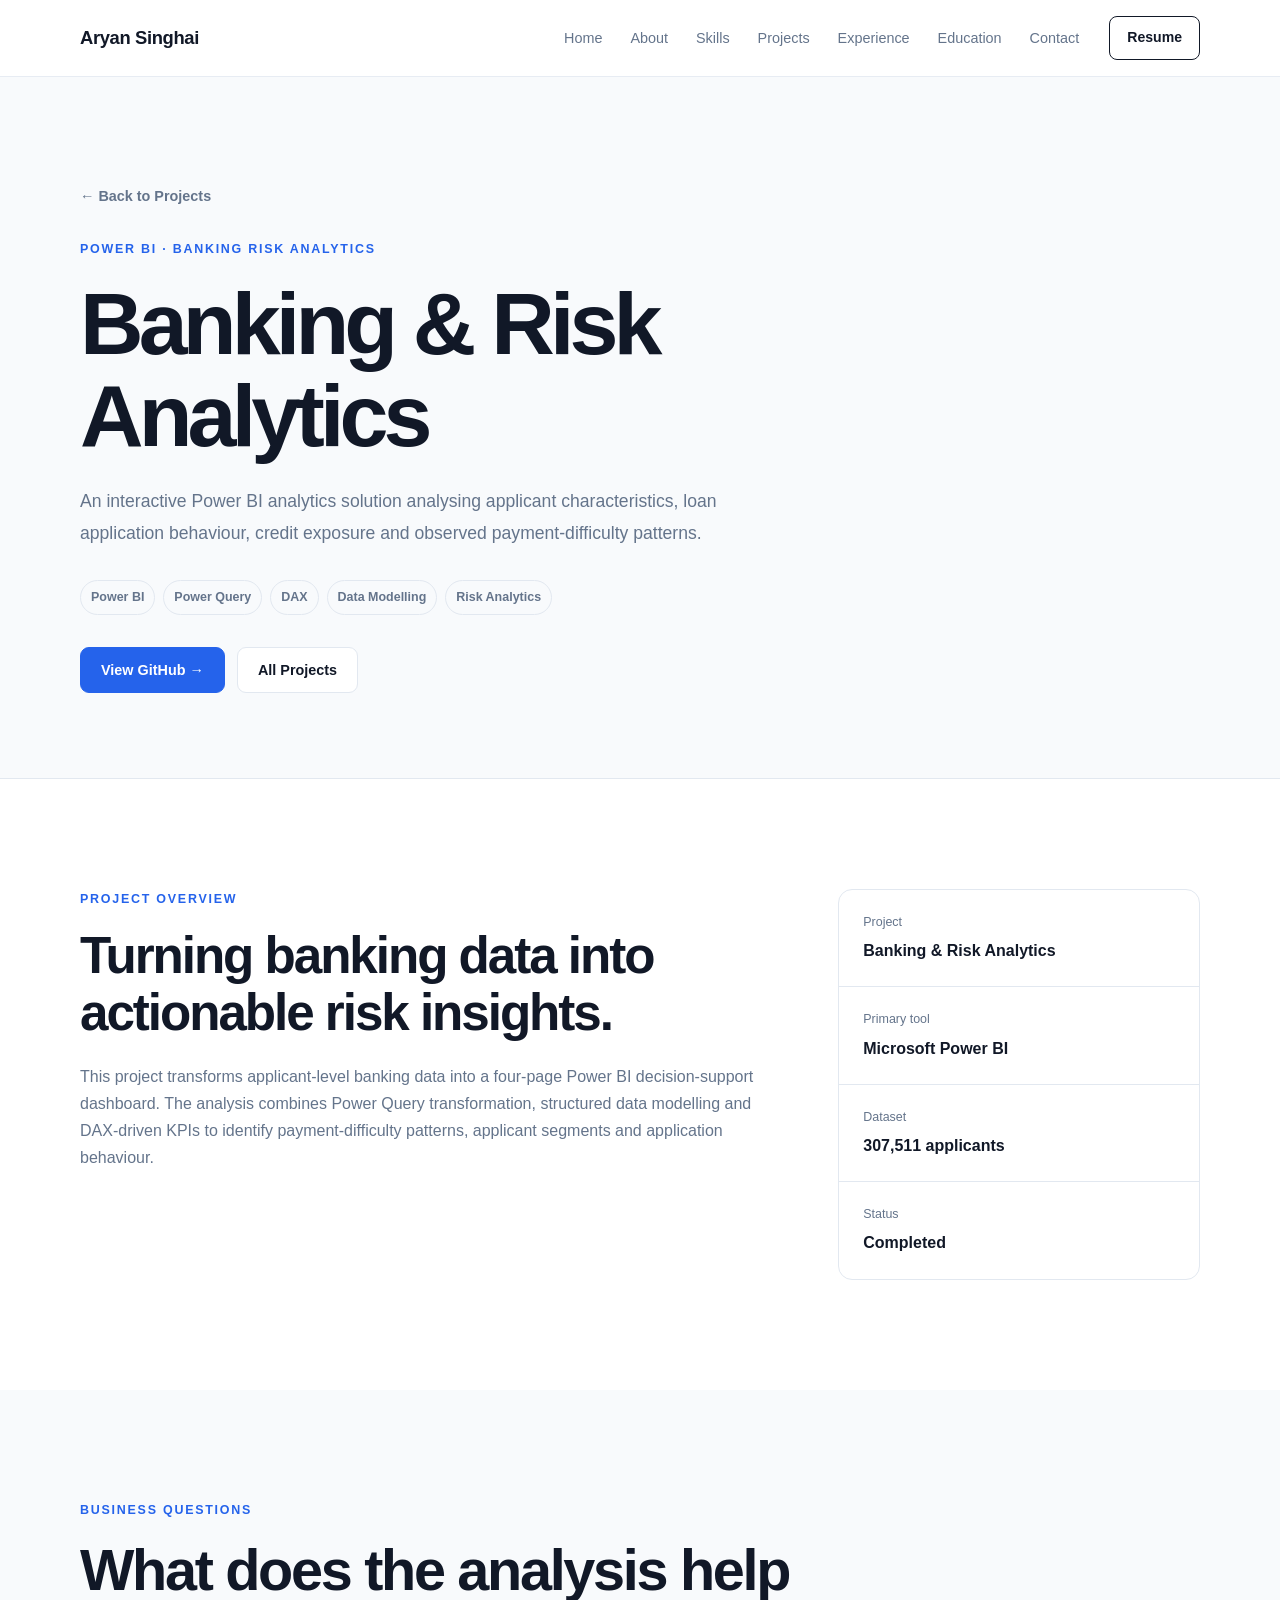
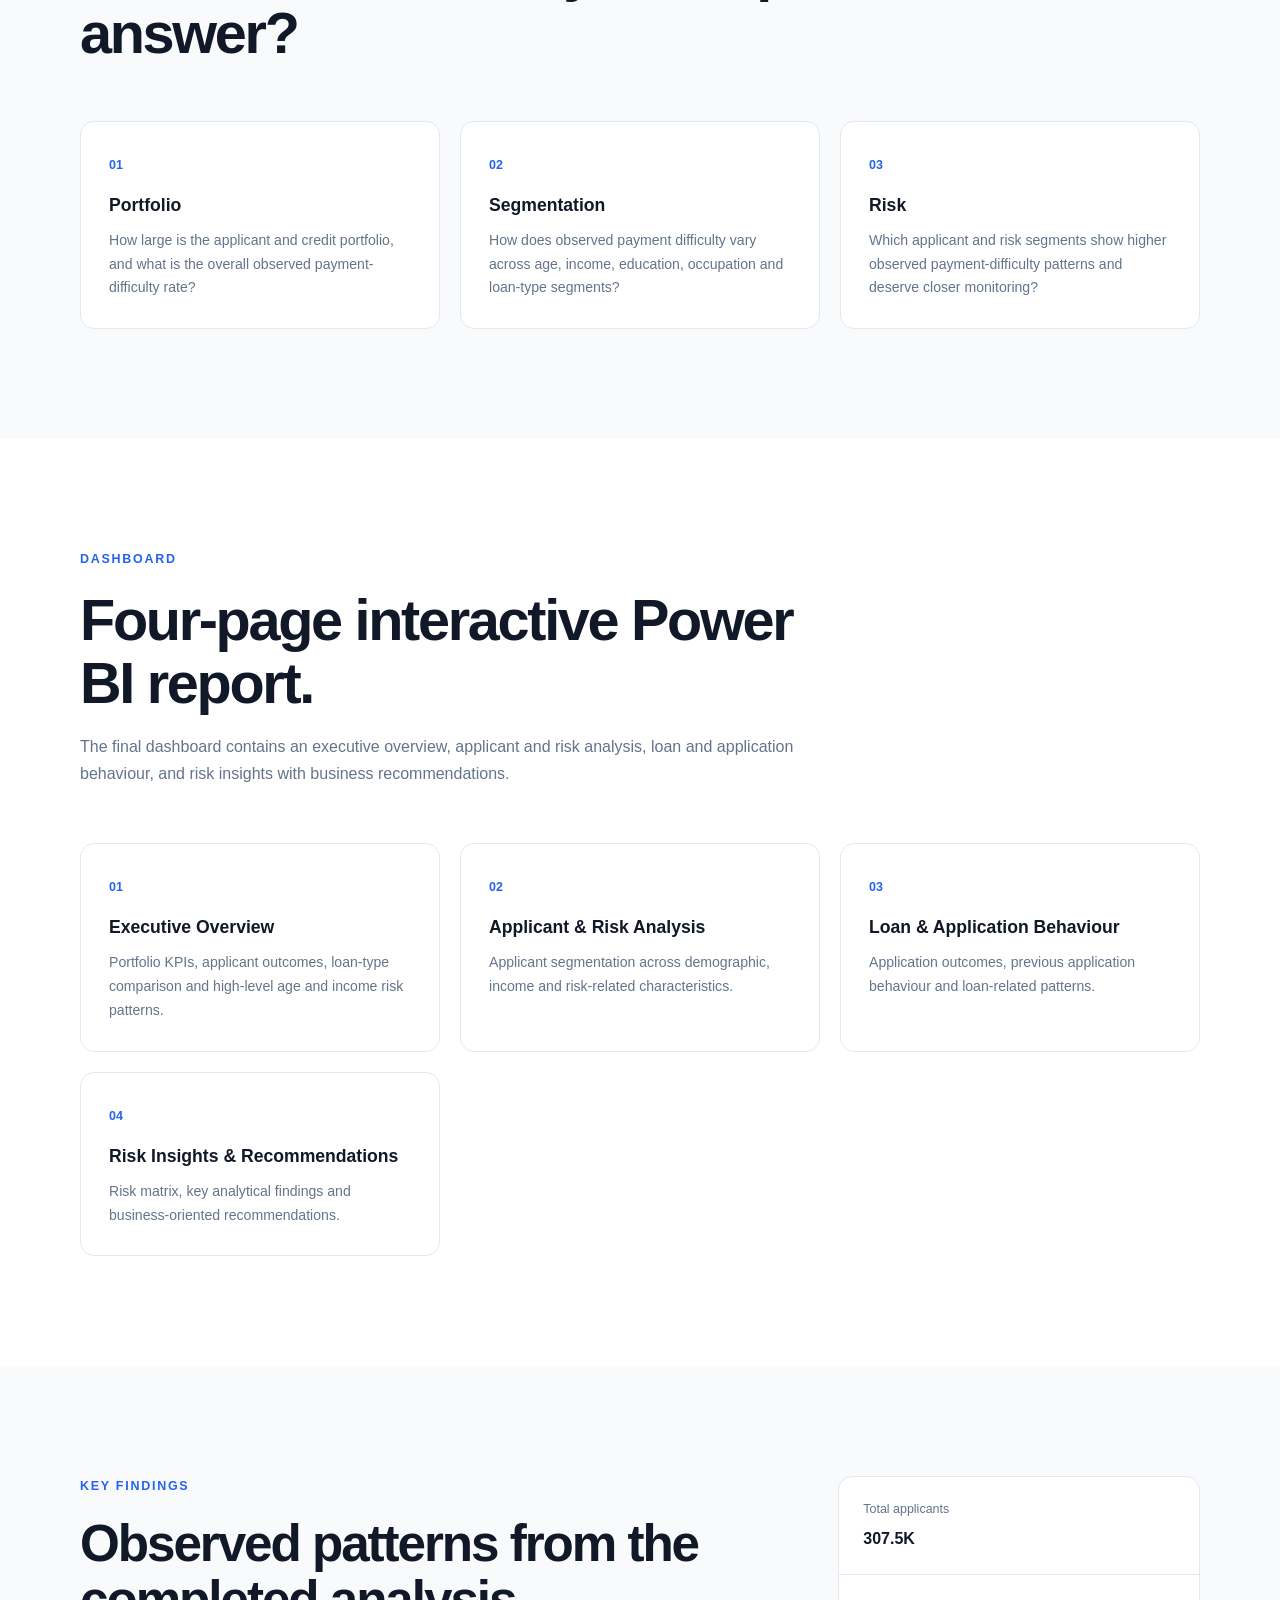
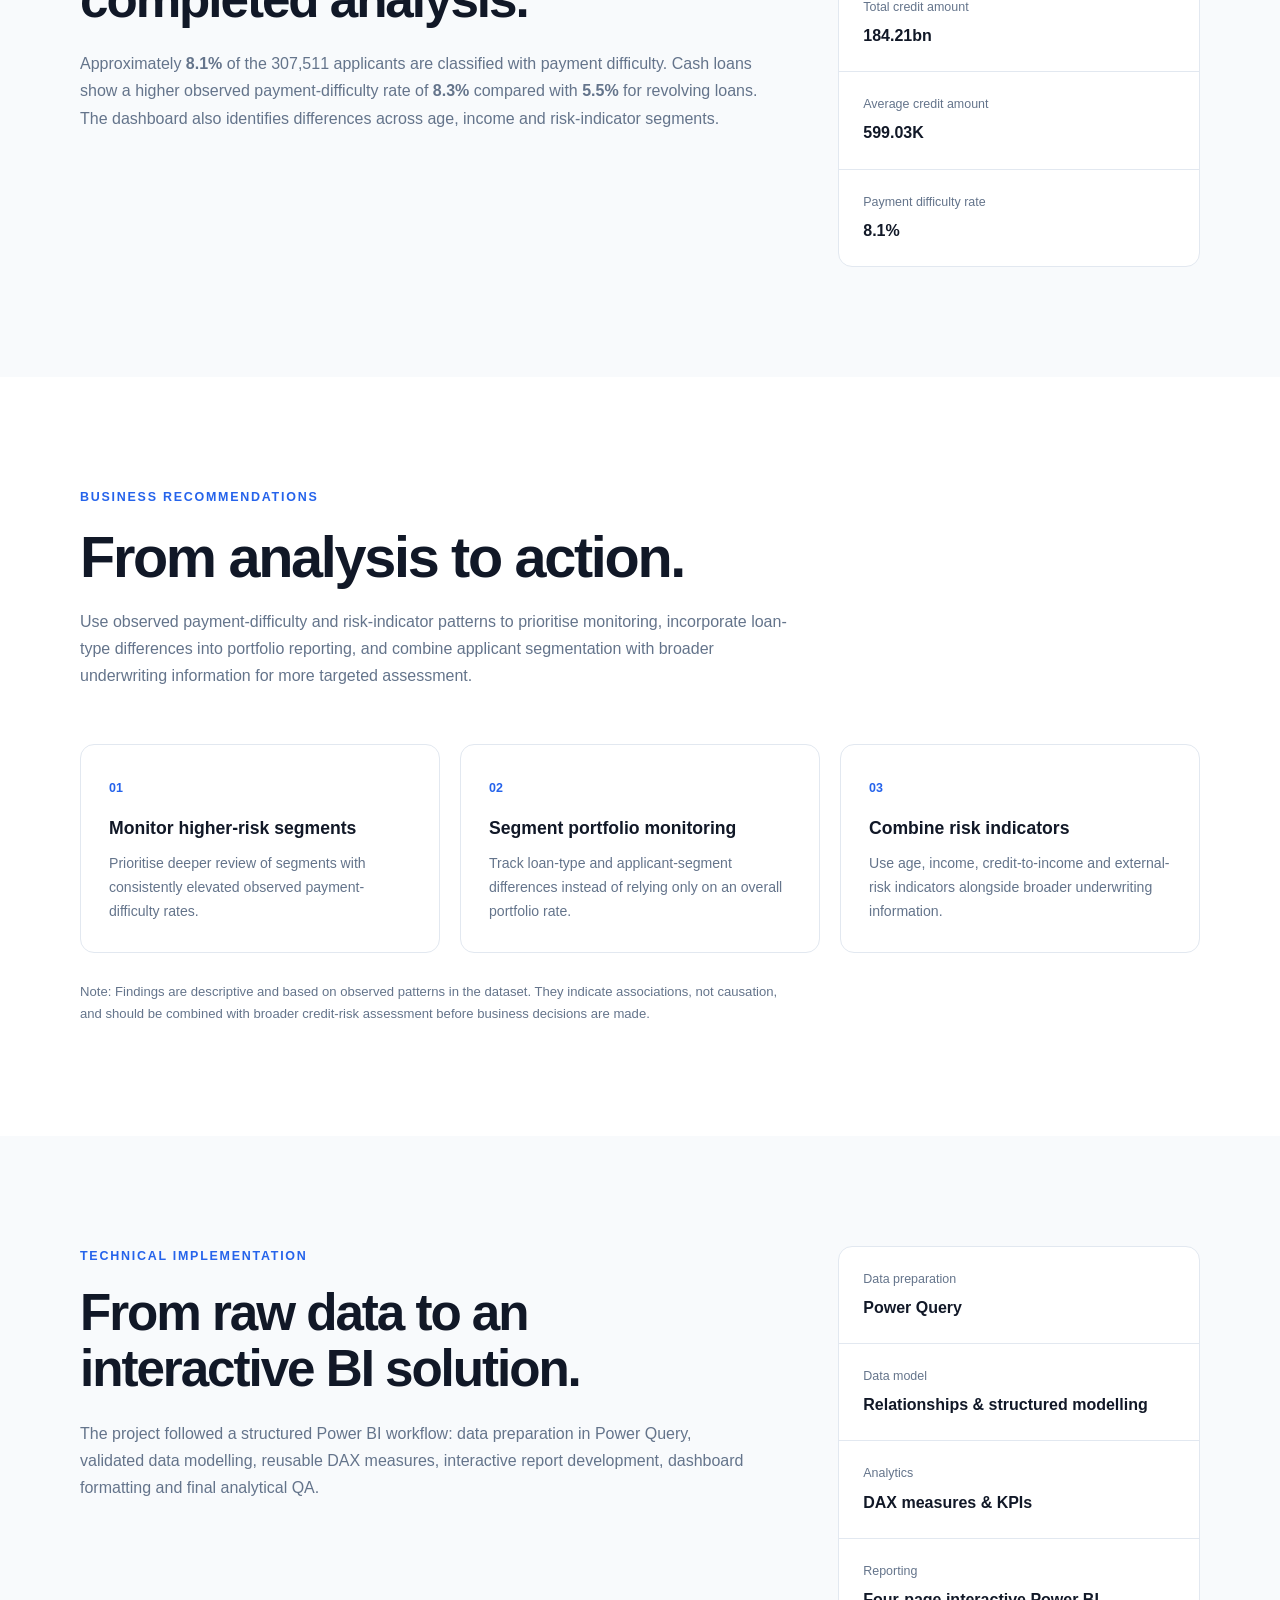
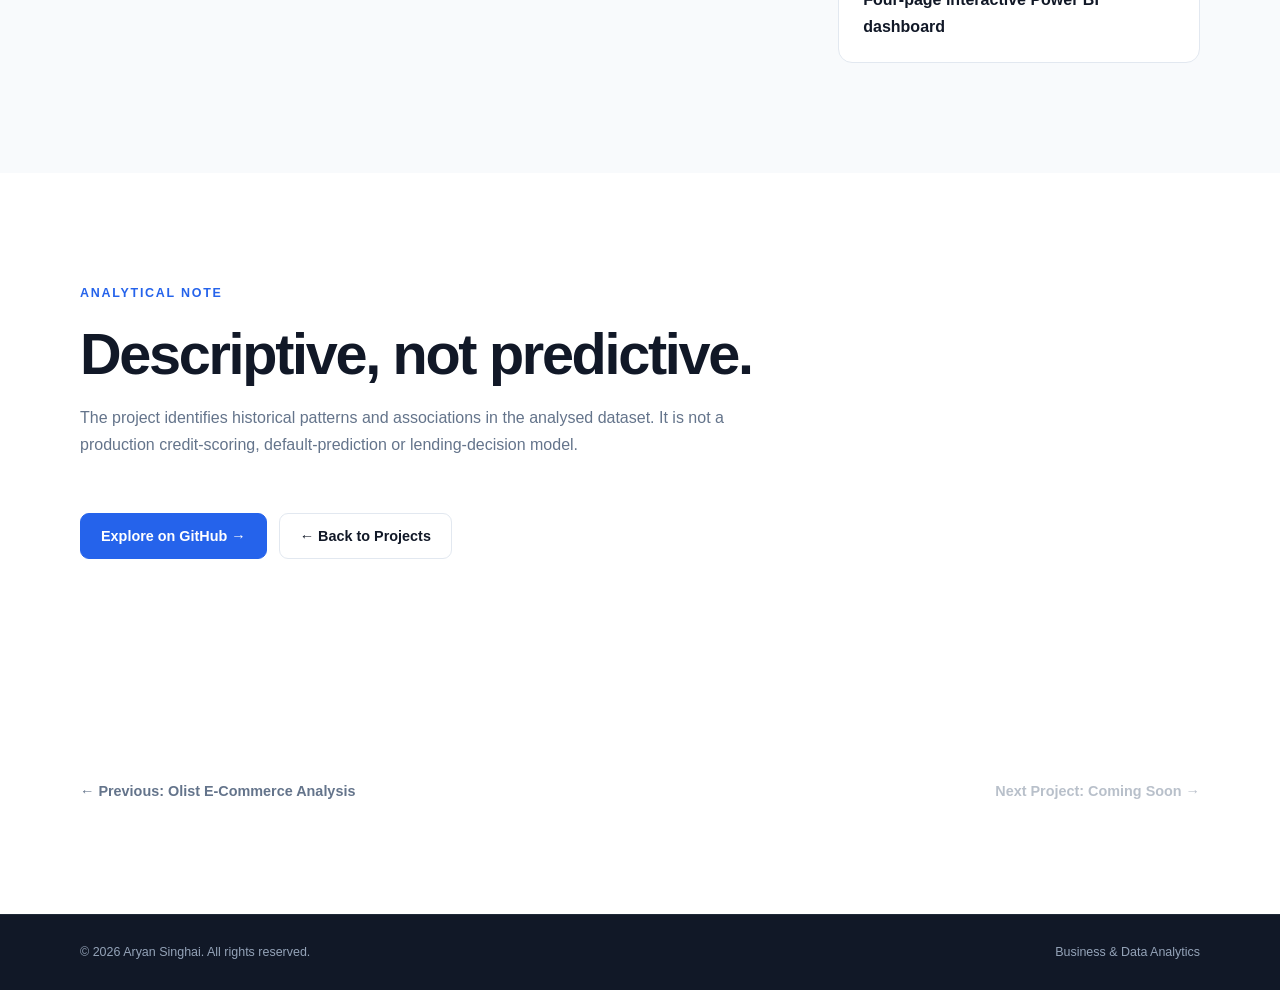
==== commit 74968be5: "Update banking Power BI portfolio page with completed project content" ====
--- a/banking-risk-analytics.html
+++ b/banking-risk-analytics.html
@@ -1 +1 @@
-<!DOCTYPE html><html lang="en"><head><meta charset="UTF-8"><meta name="viewport" content="width=device-width, initial-scale=1.0"><link rel="icon" type="image/png" href="assets/images/favicon.png"><title>Banking &amp; Risk Analytics | Aryan Singhai</title><meta name="description" content="Banking &amp; Risk Analytics Power BI project by Aryan Singhai, focused on banking performance, customer behaviour, risk analysis and business intelligence."><link rel="canonical" href="https://aryan-singhai.github.io/banking-risk-analytics.html"><meta name="author" content="Aryan Singhai"><link rel="stylesheet" href="style.css"></head><body><header class="header"><nav class="navbar container"><a href="index.html#home" class="logo">Aryan Singhai</a><button class="menu-toggle" id="menu-toggle" aria-label="Open navigation menu">☰</button><ul class="nav-links" id="nav-links"><li><a href="index.html#home">Home</a></li><li><a href="index.html#about">About</a></li><li><a href="index.html#skills">Skills</a></li><li><a href="index.html#projects">Projects</a></li><li><a href="index.html#experience">Experience</a></li><li><a href="index.html#education">Education</a></li><li><a href="index.html#contact">Contact</a></li></ul><a href="assets/resume/Aryan_Singhai_Resume.pdf" class="resume-button" target="_blank">Resume</a></nav></header><main><section class="project-case-hero"><div class="container"><a href="index.html#projects" class="back-link">← Back to Projects</a><p class="project-eyebrow" style="margin-top:30px;">POWER BI · BUSINESS INTELLIGENCE</p><h1>Banking &amp; Risk Analytics</h1><p class="case-hero-description">An interactive Power BI analytics project focused on banking performance, customer behaviour, risk analysis and decision-oriented reporting.</p><div class="project-tech-tags case-tags"><span>Power BI</span><span>Power Query</span><span>DAX</span><span>Data Modelling</span><span>Business Analytics</span></div><div class="case-buttons"><a href="https://github.com/Aryan-Singhai/banking-risk-analytics-power-bi" class="primary-button" target="_blank" rel="noopener noreferrer">View GitHub →</a><a href="index.html#projects" class="secondary-button">All Projects</a></div></div></section><section class="section"><div class="container"><div class="case-grid"><div><p class="section-label">PROJECT OVERVIEW</p><h2>Turning banking data into actionable risk and performance insights.</h2><p class="case-text">This project is being developed as a Power BI business intelligence solution that transforms banking data into an interactive analytical report. The final report will combine data preparation, modelling, DAX-driven KPIs and visual analysis to help identify meaningful customer and risk patterns.</p></div><aside class="case-info-card"><div class="info-item"><span>Project</span><strong>Banking &amp; Risk Analytics</strong></div><div class="info-item"><span>Primary tool</span><strong>Microsoft Power BI</strong></div><div class="info-item"><span>Techniques</span><strong>Power Query · DAX · Data Modelling</strong></div><div class="info-item"><span>Status</span><strong>In Progress</strong></div></aside></div></div></section><section class="section section-alt"><div class="container"><div class="section-heading"><p class="section-label">BUSINESS FOCUS</p><h2>Questions the analysis will help answer.</h2></div><div class="question-grid"><article class="question-card"><span>01</span><h3>Performance</h3><p>How is overall banking performance distributed across the key business dimensions?</p></article><article class="question-card"><span>02</span><h3>Customer Behaviour</h3><p>Which customer segments show meaningful differences in financial behaviour and activity?</p></article><article class="question-card"><span>03</span><h3>Risk</h3><p>Where are the most important risk patterns and segments that require closer attention?</p></article></div></div></section><section class="section"><div class="container"><div class="section-heading"><p class="section-label">DASHBOARD</p><h2>Interactive Power BI report.</h2><p>The final validated dashboard visual will be added here after the project is completed and the report receives its final design polish.</p></div><div class="project-visual-placeholder" style="min-height:420px;display:grid;place-items:center;border:1px solid var(--border);border-radius:var(--radius);background:var(--bg-alt);color:var(--text-light);text-align:center;padding:40px;"><div><strong style="display:block;color:var(--text);font-size:1.1rem;">Dashboard preview coming soon</strong><span style="display:block;margin-top:8px;font-size:.9rem;">Final Power BI screenshots will be added after project completion.</span></div></div></div></section><section class="section section-alt"><div class="container"><div class="case-grid"><div><p class="section-label">TECHNICAL IMPLEMENTATION</p><h2>From raw data to an interactive BI solution.</h2><p class="case-text">The project follows a structured Power BI workflow: preparing and transforming data with Power Query, designing a reliable data model, creating analytical measures with DAX, and presenting the results through an interactive report.</p></div><aside class="case-info-card"><div class="info-item"><span>Data preparation</span><strong>Power Query</strong></div><div class="info-item"><span>Data model</span><strong>Relationships &amp; structured modelling</strong></div><div class="info-item"><span>Analytics</span><strong>DAX measures &amp; KPIs</strong></div><div class="info-item"><span>Reporting</span><strong>Interactive Power BI visuals</strong></div></aside></div></div></section><section class="section"><div class="container"><div class="section-heading"><p class="section-label">KEY INSIGHTS</p><h2>Validated findings will be added here.</h2><p>The final insights and business recommendations will be written only after the completed report has been validated.</p></div></div></section><section class="section section-alt"><div class="container"><div class="section-heading"><p class="section-label">BUSINESS RECOMMENDATIONS</p><h2>From analysis to action.</h2><p>Recommendations will be based on the final validated findings, with emphasis on what the business can do in response to the identified performance and risk patterns.</p></div></div></section><section class="section"><div class="container"><div class="case-buttons"><a href="https://github.com/Aryan-Singhai/banking-risk-analytics-power-bi" class="primary-button" target="_blank" rel="noopener noreferrer">Explore on GitHub →</a><a href="index.html#projects" class="secondary-button">← Back to Projects</a></div></div></section><section class="section"><div class="container"><div style="display:flex;justify-content:space-between;gap:16px;align-items:center;flex-wrap:wrap;"><a href="olist-ecommerce-analysis.html" class="back-link">← Previous: Olist E-Commerce Analysis</a><span class="back-link" style="opacity:.45;cursor:default;">Next Project: Coming Soon →</span></div></div></section></main><footer class="footer"><div class="container footer-content"><p>© 2026 Aryan Singhai. All rights reserved.</p><p>Business &amp; Data Analytics</p></div></footer><script src="script.js"></script></body></html>+<!DOCTYPE html><html lang="en"><head><meta charset="UTF-8"><meta name="viewport" content="width=device-width, initial-scale=1.0"><link rel="icon" type="image/png" href="assets/images/favicon.png"><title>Banking &amp; Risk Analytics | Aryan Singhai</title><meta name="description" content="Banking &amp; Risk Analytics Power BI project by Aryan Singhai, analysing applicant behaviour, payment difficulty and risk patterns with Power BI, Power Query and DAX."><link rel="canonical" href="https://aryan-singhai.github.io/banking-risk-analytics.html"><meta name="author" content="Aryan Singhai"><link rel="stylesheet" href="style.css"></head><body><header class="header"><nav class="navbar container"><a href="index.html#home" class="logo">Aryan Singhai</a><button class="menu-toggle" id="menu-toggle" aria-label="Open navigation menu">☰</button><ul class="nav-links" id="nav-links"><li><a href="index.html#home">Home</a></li><li><a href="index.html#about">About</a></li><li><a href="index.html#skills">Skills</a></li><li><a href="index.html#projects">Projects</a></li><li><a href="index.html#experience">Experience</a></li><li><a href="index.html#education">Education</a></li><li><a href="index.html#contact">Contact</a></li></ul><a href="assets/resume/Aryan_Singhai_Resume.pdf" class="resume-button" target="_blank">Resume</a></nav></header><main><section class="project-case-hero"><div class="container"><a href="index.html#projects" class="back-link">← Back to Projects</a><p class="project-eyebrow" style="margin-top:30px;">POWER BI · BANKING RISK ANALYTICS</p><h1>Banking &amp; Risk Analytics</h1><p class="case-hero-description">An interactive Power BI analytics solution analysing applicant characteristics, loan application behaviour, credit exposure and observed payment-difficulty patterns.</p><div class="project-tech-tags case-tags"><span>Power BI</span><span>Power Query</span><span>DAX</span><span>Data Modelling</span><span>Risk Analytics</span></div><div class="case-buttons"><a href="https://github.com/Aryan-Singhai/banking-risk-analytics-power-bi" class="primary-button" target="_blank" rel="noopener noreferrer">View GitHub →</a><a href="index.html#projects" class="secondary-button">All Projects</a></div></div></section><section class="section"><div class="container"><div class="case-grid"><div><p class="section-label">PROJECT OVERVIEW</p><h2>Turning banking data into actionable risk insights.</h2><p class="case-text">This project transforms applicant-level banking data into a four-page Power BI decision-support dashboard. The analysis combines Power Query transformation, structured data modelling and DAX-driven KPIs to identify payment-difficulty patterns, applicant segments and application behaviour.</p></div><aside class="case-info-card"><div class="info-item"><span>Project</span><strong>Banking &amp; Risk Analytics</strong></div><div class="info-item"><span>Primary tool</span><strong>Microsoft Power BI</strong></div><div class="info-item"><span>Dataset</span><strong>307,511 applicants</strong></div><div class="info-item"><span>Status</span><strong>Completed</strong></div></aside></div></div></section><section class="section section-alt"><div class="container"><div class="section-heading"><p class="section-label">BUSINESS QUESTIONS</p><h2>What does the analysis help answer?</h2></div><div class="question-grid"><article class="question-card"><span>01</span><h3>Portfolio</h3><p>How large is the applicant and credit portfolio, and what is the overall observed payment-difficulty rate?</p></article><article class="question-card"><span>02</span><h3>Segmentation</h3><p>How does observed payment difficulty vary across age, income, education, occupation and loan-type segments?</p></article><article class="question-card"><span>03</span><h3>Risk</h3><p>Which applicant and risk segments show higher observed payment-difficulty patterns and deserve closer monitoring?</p></article></div></div></section><section class="section"><div class="container"><div class="section-heading"><p class="section-label">DASHBOARD</p><h2>Four-page interactive Power BI report.</h2><p>The final dashboard contains an executive overview, applicant and risk analysis, loan and application behaviour, and risk insights with business recommendations.</p></div><div class="question-grid"><article class="question-card"><span>01</span><h3>Executive Overview</h3><p>Portfolio KPIs, applicant outcomes, loan-type comparison and high-level age and income risk patterns.</p></article><article class="question-card"><span>02</span><h3>Applicant &amp; Risk Analysis</h3><p>Applicant segmentation across demographic, income and risk-related characteristics.</p></article><article class="question-card"><span>03</span><h3>Loan &amp; Application Behaviour</h3><p>Application outcomes, previous application behaviour and loan-related patterns.</p></article></div><div class="question-grid" style="margin-top:20px;"><article class="question-card"><span>04</span><h3>Risk Insights &amp; Recommendations</h3><p>Risk matrix, key analytical findings and business-oriented recommendations.</p></article></div></div></section><section class="section section-alt"><div class="container"><div class="case-grid"><div><p class="section-label">KEY FINDINGS</p><h2>Observed patterns from the completed analysis.</h2><p class="case-text">Approximately <strong>8.1%</strong> of the 307,511 applicants are classified with payment difficulty. Cash loans show a higher observed payment-difficulty rate of <strong>8.3%</strong> compared with <strong>5.5%</strong> for revolving loans. The dashboard also identifies differences across age, income and risk-indicator segments.</p></div><aside class="case-info-card"><div class="info-item"><span>Total applicants</span><strong>307.5K</strong></div><div class="info-item"><span>Total credit amount</span><strong>184.21bn</strong></div><div class="info-item"><span>Average credit amount</span><strong>599.03K</strong></div><div class="info-item"><span>Payment difficulty rate</span><strong>8.1%</strong></div></aside></div></div></section><section class="section"><div class="container"><div class="section-heading"><p class="section-label">BUSINESS RECOMMENDATIONS</p><h2>From analysis to action.</h2><p>Use observed payment-difficulty and risk-indicator patterns to prioritise monitoring, incorporate loan-type differences into portfolio reporting, and combine applicant segmentation with broader underwriting information for more targeted assessment.</p></div><div class="question-grid"><article class="question-card"><span>01</span><h3>Monitor higher-risk segments</h3><p>Prioritise deeper review of segments with consistently elevated observed payment-difficulty rates.</p></article><article class="question-card"><span>02</span><h3>Segment portfolio monitoring</h3><p>Track loan-type and applicant-segment differences instead of relying only on an overall portfolio rate.</p></article><article class="question-card"><span>03</span><h3>Combine risk indicators</h3><p>Use age, income, credit-to-income and external-risk indicators alongside broader underwriting information.</p></article></div><p class="case-text" style="margin-top:28px;font-size:.82rem;">Note: Findings are descriptive and based on observed patterns in the dataset. They indicate associations, not causation, and should be combined with broader credit-risk assessment before business decisions are made.</p></div></section><section class="section section-alt"><div class="container"><div class="case-grid"><div><p class="section-label">TECHNICAL IMPLEMENTATION</p><h2>From raw data to an interactive BI solution.</h2><p class="case-text">The project followed a structured Power BI workflow: data preparation in Power Query, validated data modelling, reusable DAX measures, interactive report development, dashboard formatting and final analytical QA.</p></div><aside class="case-info-card"><div class="info-item"><span>Data preparation</span><strong>Power Query</strong></div><div class="info-item"><span>Data model</span><strong>Relationships &amp; structured modelling</strong></div><div class="info-item"><span>Analytics</span><strong>DAX measures &amp; KPIs</strong></div><div class="info-item"><span>Reporting</span><strong>Four-page interactive Power BI dashboard</strong></div></aside></div></div></section><section class="section"><div class="container"><div class="section-heading"><p class="section-label">ANALYTICAL NOTE</p><h2>Descriptive, not predictive.</h2><p>The project identifies historical patterns and associations in the analysed dataset. It is not a production credit-scoring, default-prediction or lending-decision model.</p></div><div class="case-buttons"><a href="https://github.com/Aryan-Singhai/banking-risk-analytics-power-bi" class="primary-button" target="_blank" rel="noopener noreferrer">Explore on GitHub →</a><a href="index.html#projects" class="secondary-button">← Back to Projects</a></div></div></section><section class="section"><div class="container"><div style="display:flex;justify-content:space-between;gap:16px;align-items:center;flex-wrap:wrap;"><a href="olist-ecommerce-analysis.html" class="back-link">← Previous: Olist E-Commerce Analysis</a><span class="back-link" style="opacity:.45;cursor:default;">Next Project: Coming Soon →</span></div></div></section></main><footer class="footer"><div class="container footer-content"><p>© 2026 Aryan Singhai. All rights reserved.</p><p>Business &amp; Data Analytics</p></div></footer><script src="script.js"></script></body></html>
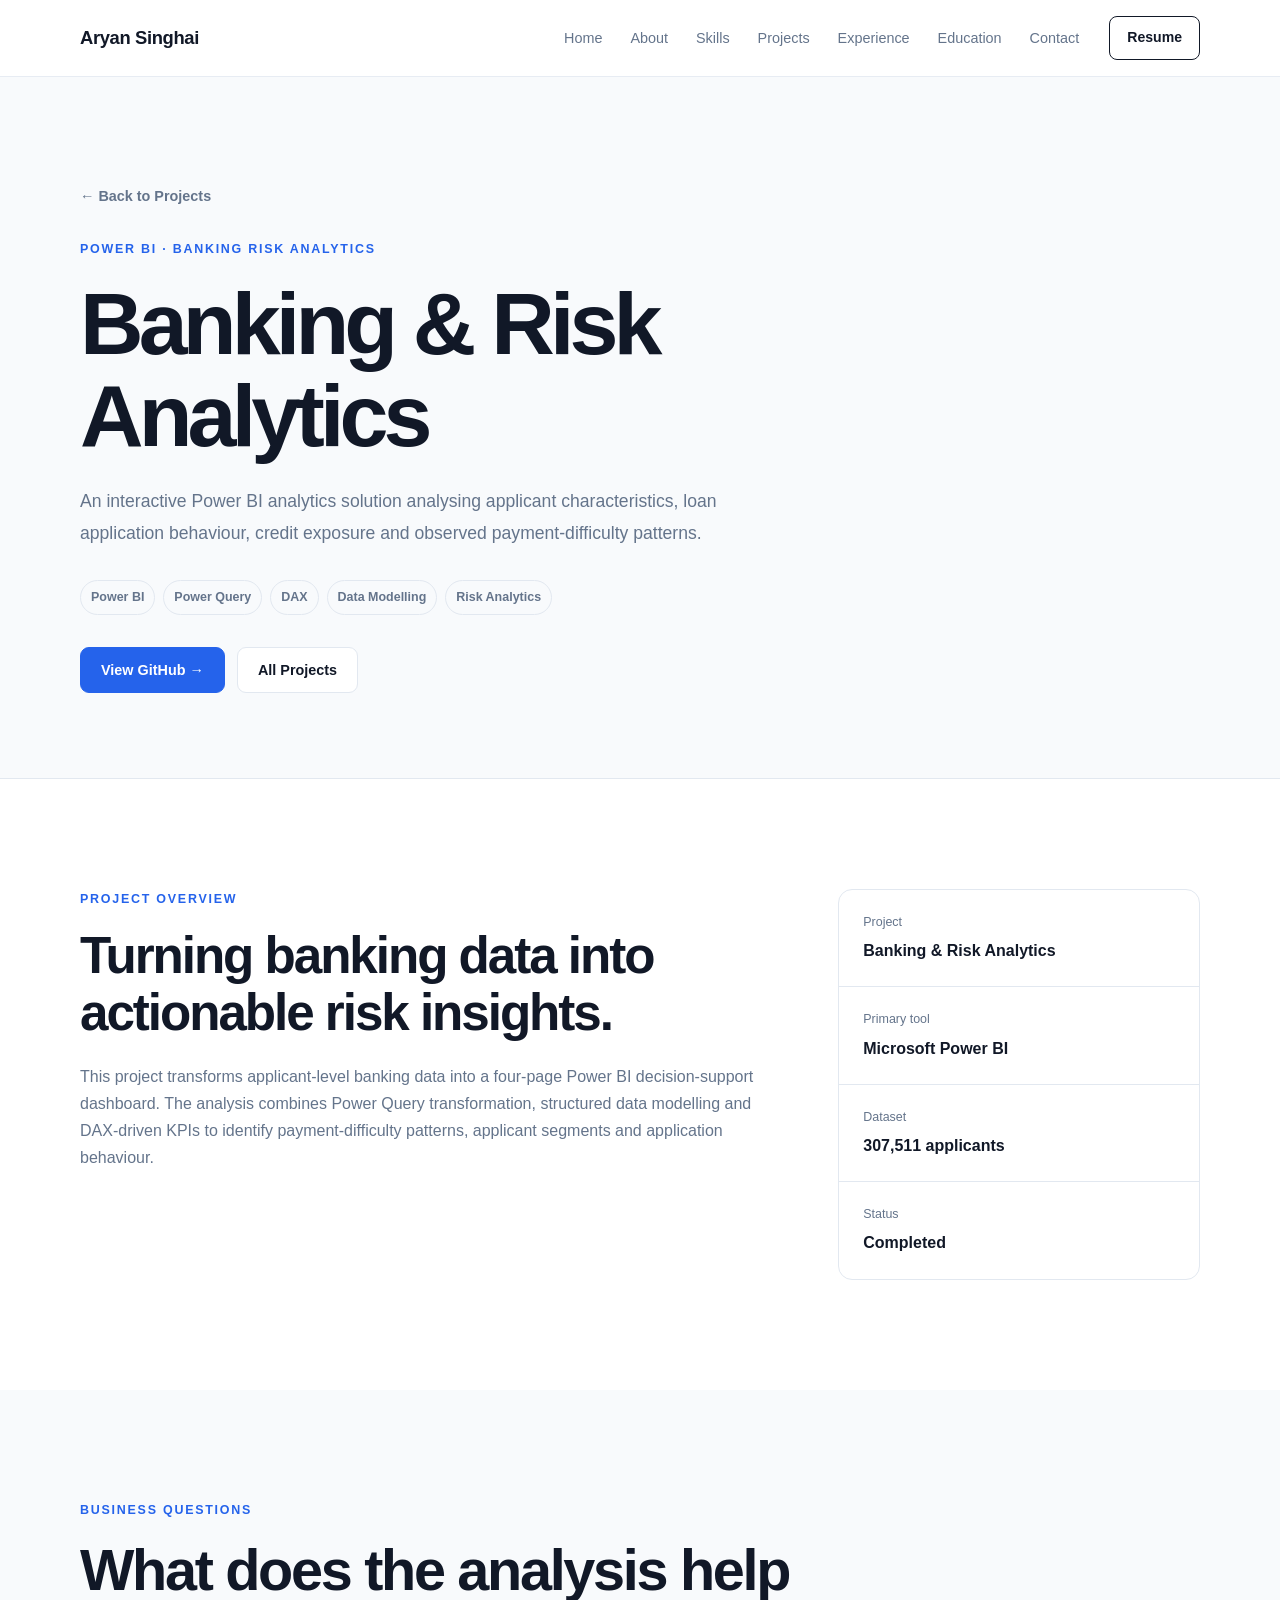
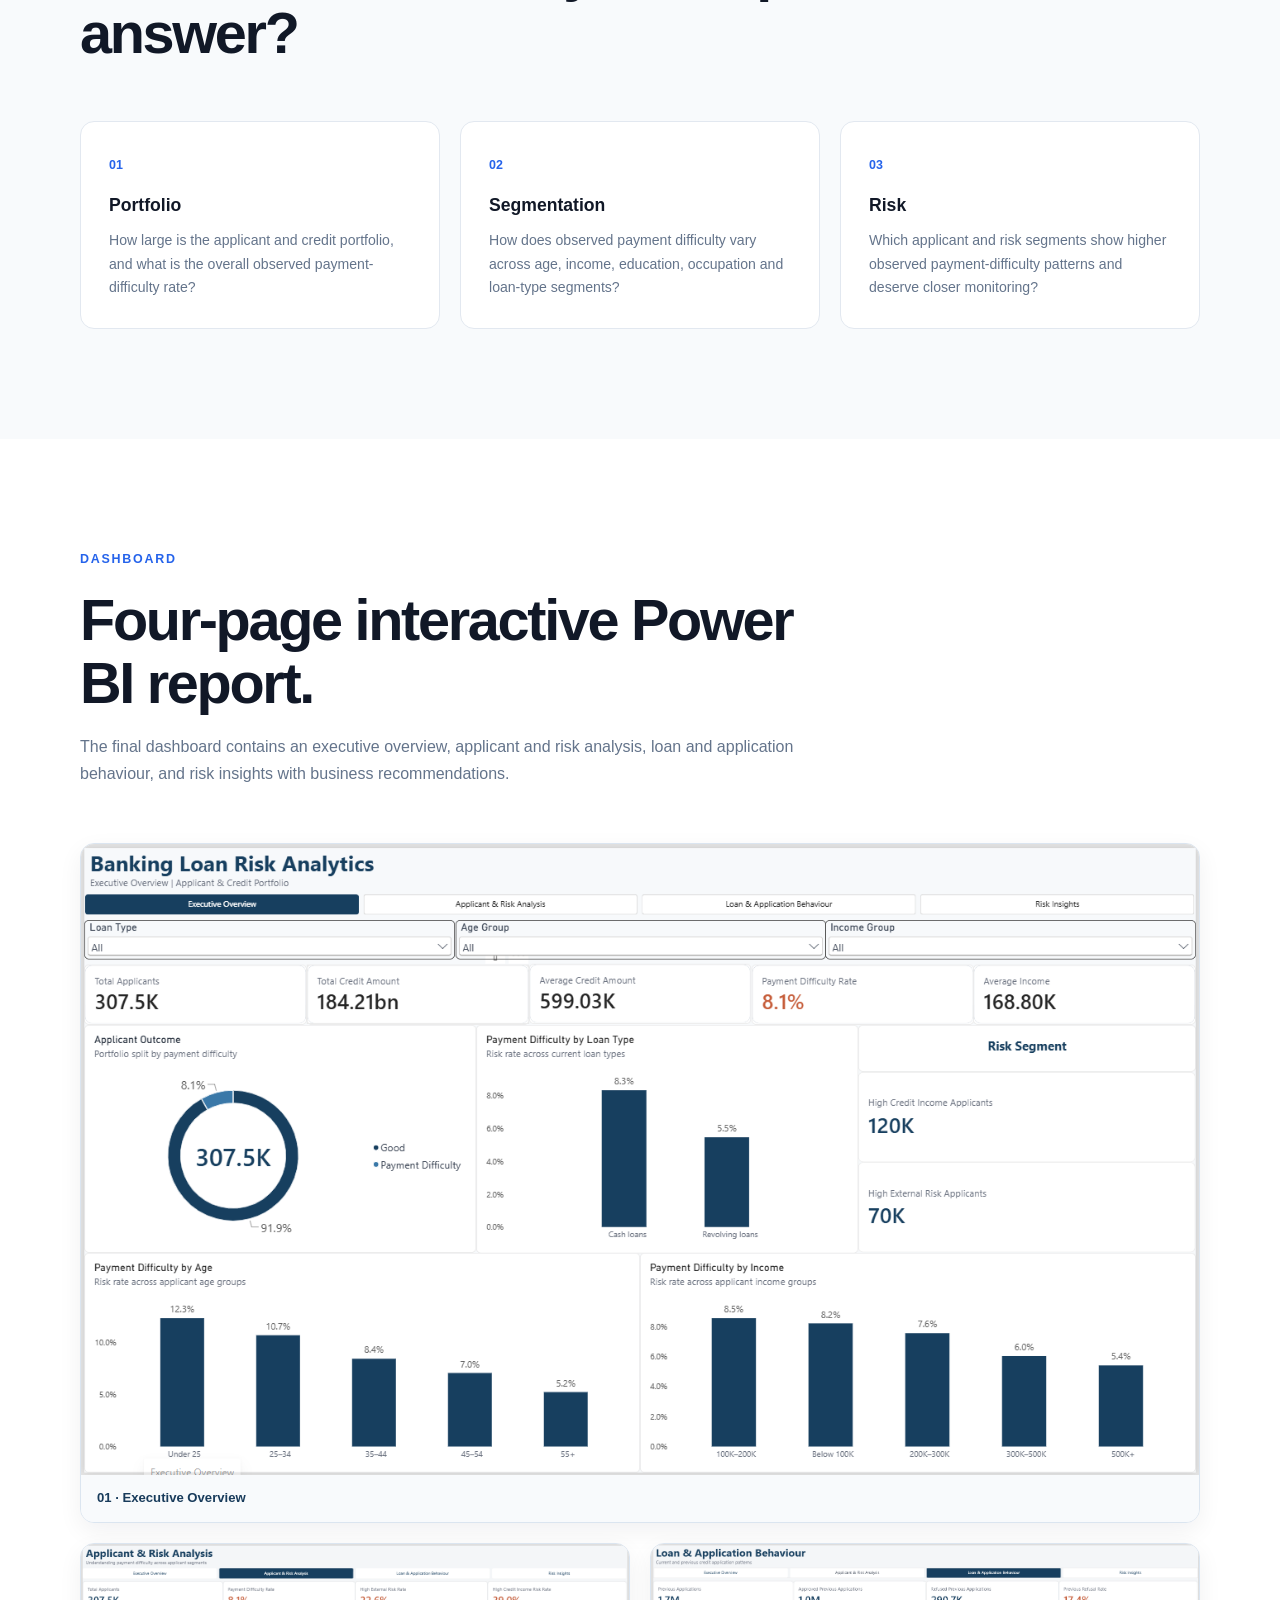
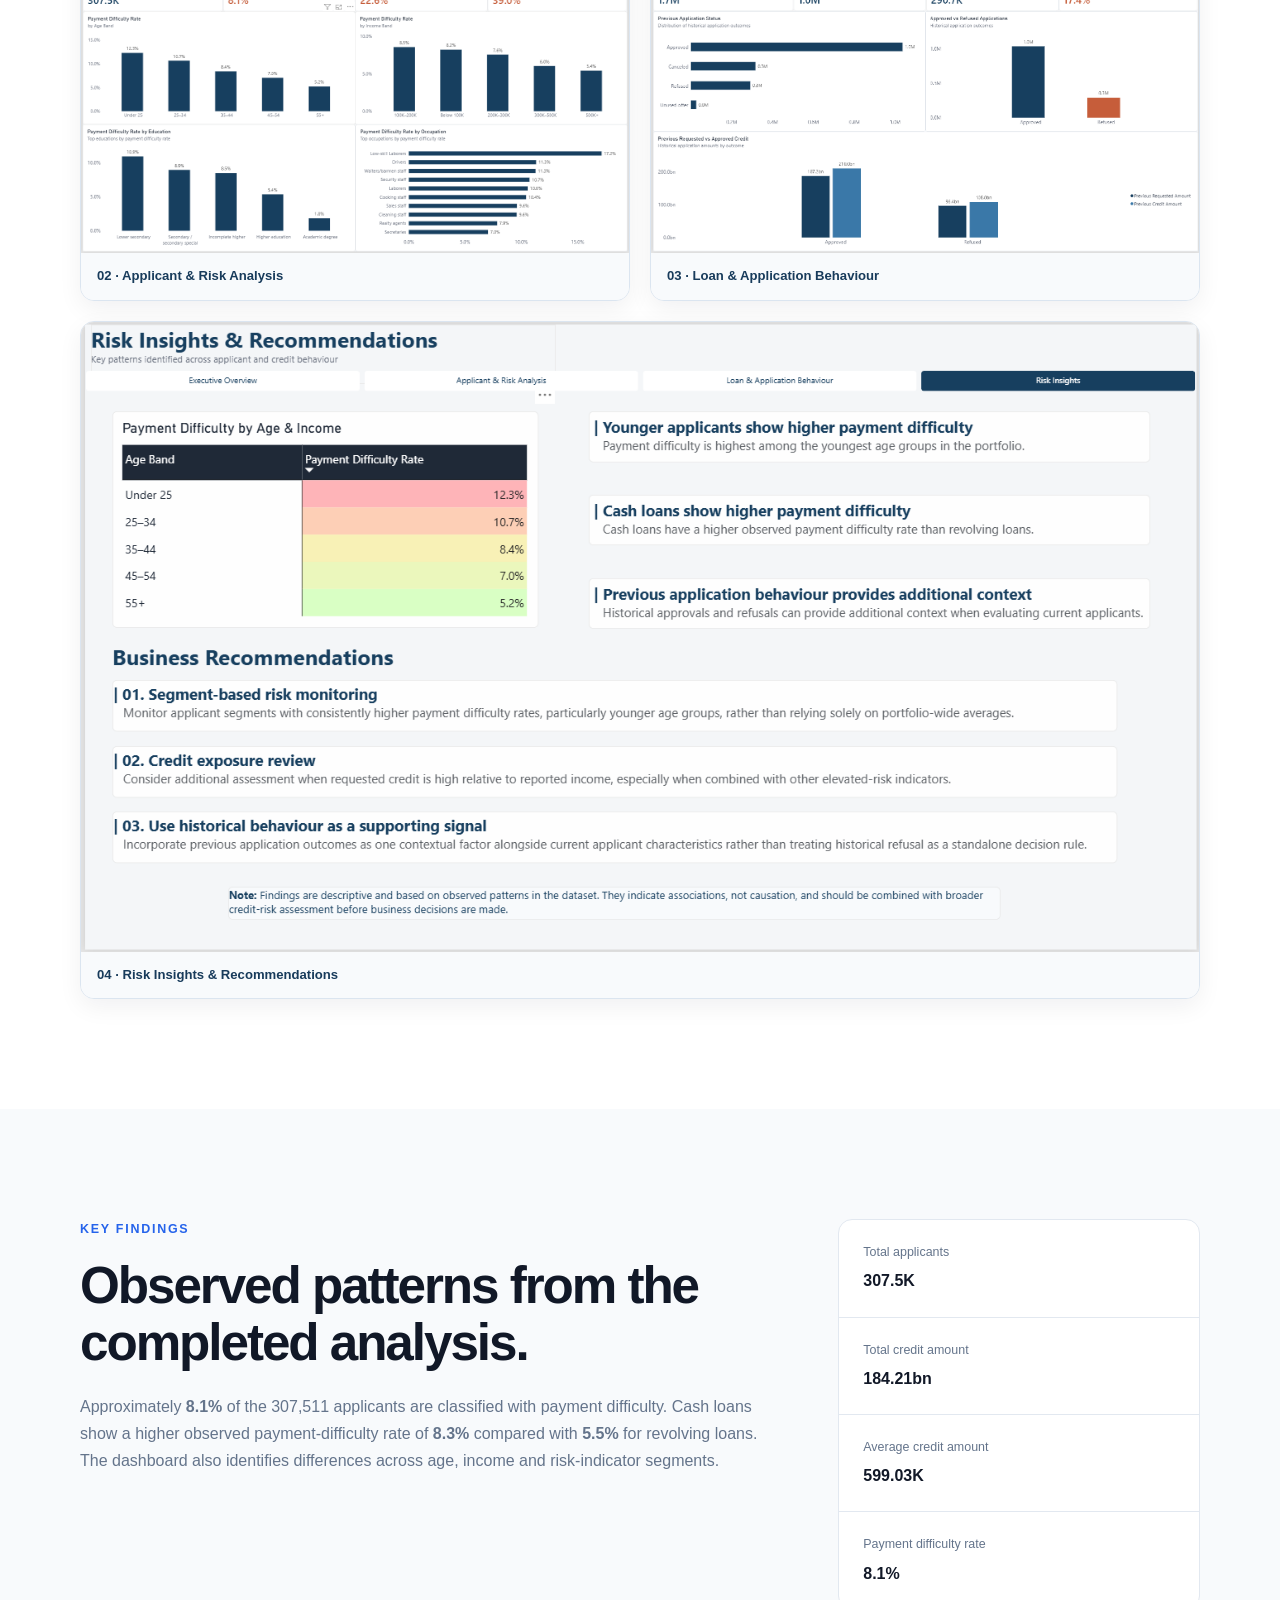
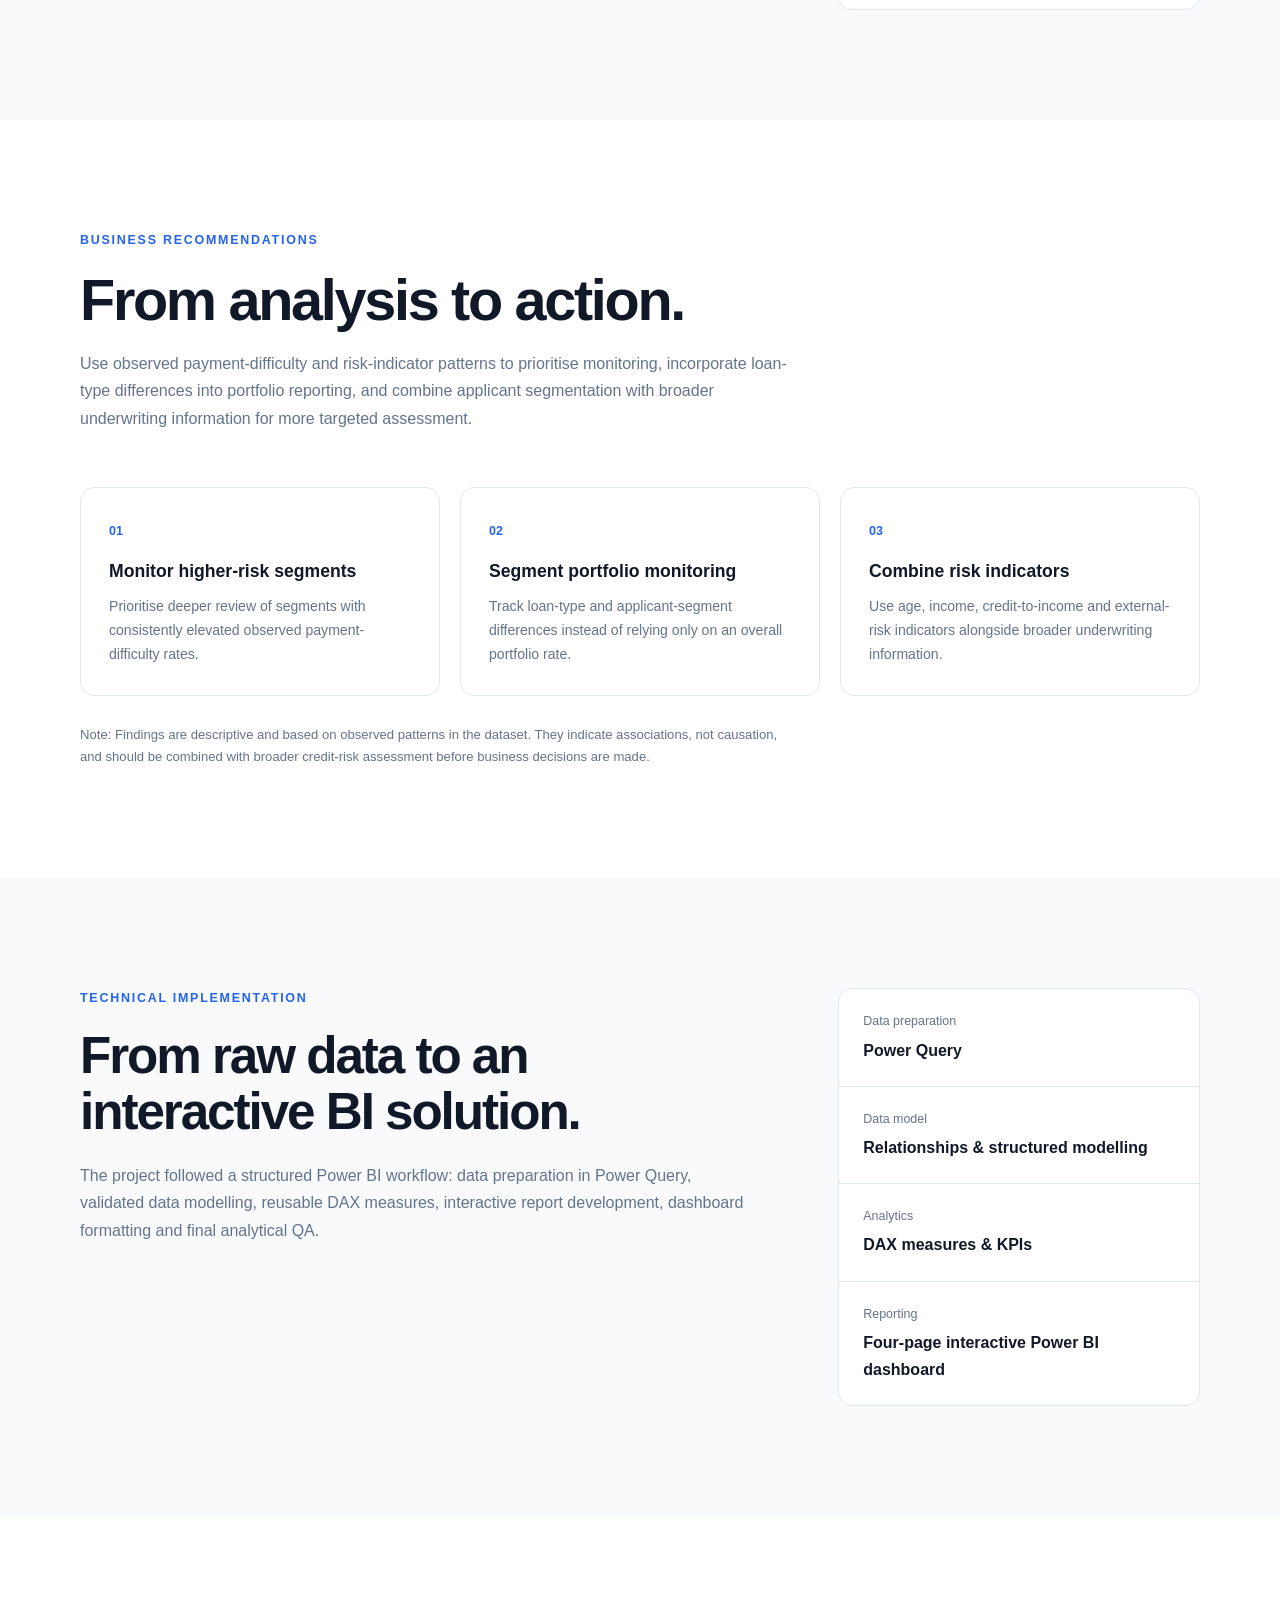
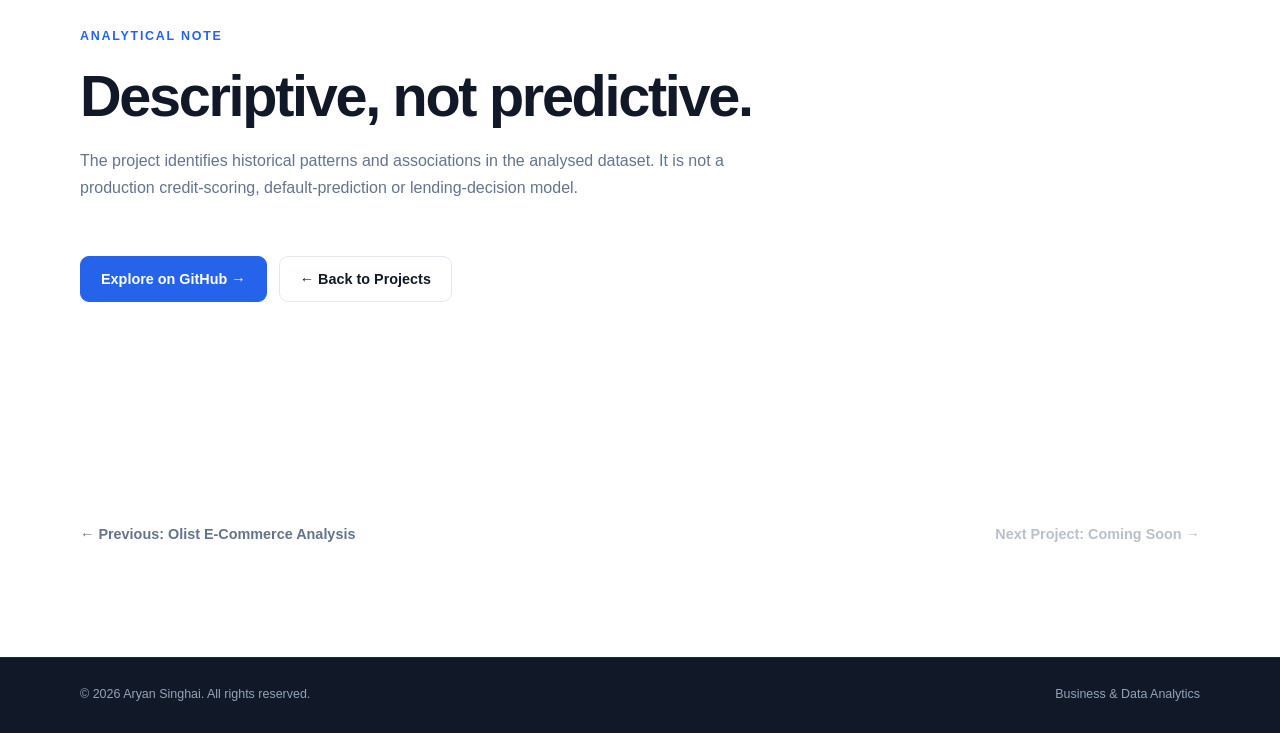
==== commit 8b472d55: "Add final four Power BI dashboard visuals to Project 3 page" ====
--- a/banking-risk-analytics.html
+++ b/banking-risk-analytics.html
@@ -1 +1 @@
-<!DOCTYPE html><html lang="en"><head><meta charset="UTF-8"><meta name="viewport" content="width=device-width, initial-scale=1.0"><link rel="icon" type="image/png" href="assets/images/favicon.png"><title>Banking &amp; Risk Analytics | Aryan Singhai</title><meta name="description" content="Banking &amp; Risk Analytics Power BI project by Aryan Singhai, analysing applicant behaviour, payment difficulty and risk patterns with Power BI, Power Query and DAX."><link rel="canonical" href="https://aryan-singhai.github.io/banking-risk-analytics.html"><meta name="author" content="Aryan Singhai"><link rel="stylesheet" href="style.css"></head><body><header class="header"><nav class="navbar container"><a href="index.html#home" class="logo">Aryan Singhai</a><button class="menu-toggle" id="menu-toggle" aria-label="Open navigation menu">☰</button><ul class="nav-links" id="nav-links"><li><a href="index.html#home">Home</a></li><li><a href="index.html#about">About</a></li><li><a href="index.html#skills">Skills</a></li><li><a href="index.html#projects">Projects</a></li><li><a href="index.html#experience">Experience</a></li><li><a href="index.html#education">Education</a></li><li><a href="index.html#contact">Contact</a></li></ul><a href="assets/resume/Aryan_Singhai_Resume.pdf" class="resume-button" target="_blank">Resume</a></nav></header><main><section class="project-case-hero"><div class="container"><a href="index.html#projects" class="back-link">← Back to Projects</a><p class="project-eyebrow" style="margin-top:30px;">POWER BI · BANKING RISK ANALYTICS</p><h1>Banking &amp; Risk Analytics</h1><p class="case-hero-description">An interactive Power BI analytics solution analysing applicant characteristics, loan application behaviour, credit exposure and observed payment-difficulty patterns.</p><div class="project-tech-tags case-tags"><span>Power BI</span><span>Power Query</span><span>DAX</span><span>Data Modelling</span><span>Risk Analytics</span></div><div class="case-buttons"><a href="https://github.com/Aryan-Singhai/banking-risk-analytics-power-bi" class="primary-button" target="_blank" rel="noopener noreferrer">View GitHub →</a><a href="index.html#projects" class="secondary-button">All Projects</a></div></div></section><section class="section"><div class="container"><div class="case-grid"><div><p class="section-label">PROJECT OVERVIEW</p><h2>Turning banking data into actionable risk insights.</h2><p class="case-text">This project transforms applicant-level banking data into a four-page Power BI decision-support dashboard. The analysis combines Power Query transformation, structured data modelling and DAX-driven KPIs to identify payment-difficulty patterns, applicant segments and application behaviour.</p></div><aside class="case-info-card"><div class="info-item"><span>Project</span><strong>Banking &amp; Risk Analytics</strong></div><div class="info-item"><span>Primary tool</span><strong>Microsoft Power BI</strong></div><div class="info-item"><span>Dataset</span><strong>307,511 applicants</strong></div><div class="info-item"><span>Status</span><strong>Completed</strong></div></aside></div></div></section><section class="section section-alt"><div class="container"><div class="section-heading"><p class="section-label">BUSINESS QUESTIONS</p><h2>What does the analysis help answer?</h2></div><div class="question-grid"><article class="question-card"><span>01</span><h3>Portfolio</h3><p>How large is the applicant and credit portfolio, and what is the overall observed payment-difficulty rate?</p></article><article class="question-card"><span>02</span><h3>Segmentation</h3><p>How does observed payment difficulty vary across age, income, education, occupation and loan-type segments?</p></article><article class="question-card"><span>03</span><h3>Risk</h3><p>Which applicant and risk segments show higher observed payment-difficulty patterns and deserve closer monitoring?</p></article></div></div></section><section class="section"><div class="container"><div class="section-heading"><p class="section-label">DASHBOARD</p><h2>Four-page interactive Power BI report.</h2><p>The final dashboard contains an executive overview, applicant and risk analysis, loan and application behaviour, and risk insights with business recommendations.</p></div><div class="question-grid"><article class="question-card"><span>01</span><h3>Executive Overview</h3><p>Portfolio KPIs, applicant outcomes, loan-type comparison and high-level age and income risk patterns.</p></article><article class="question-card"><span>02</span><h3>Applicant &amp; Risk Analysis</h3><p>Applicant segmentation across demographic, income and risk-related characteristics.</p></article><article class="question-card"><span>03</span><h3>Loan &amp; Application Behaviour</h3><p>Application outcomes, previous application behaviour and loan-related patterns.</p></article></div><div class="question-grid" style="margin-top:20px;"><article class="question-card"><span>04</span><h3>Risk Insights &amp; Recommendations</h3><p>Risk matrix, key analytical findings and business-oriented recommendations.</p></article></div></div></section><section class="section section-alt"><div class="container"><div class="case-grid"><div><p class="section-label">KEY FINDINGS</p><h2>Observed patterns from the completed analysis.</h2><p class="case-text">Approximately <strong>8.1%</strong> of the 307,511 applicants are classified with payment difficulty. Cash loans show a higher observed payment-difficulty rate of <strong>8.3%</strong> compared with <strong>5.5%</strong> for revolving loans. The dashboard also identifies differences across age, income and risk-indicator segments.</p></div><aside class="case-info-card"><div class="info-item"><span>Total applicants</span><strong>307.5K</strong></div><div class="info-item"><span>Total credit amount</span><strong>184.21bn</strong></div><div class="info-item"><span>Average credit amount</span><strong>599.03K</strong></div><div class="info-item"><span>Payment difficulty rate</span><strong>8.1%</strong></div></aside></div></div></section><section class="section"><div class="container"><div class="section-heading"><p class="section-label">BUSINESS RECOMMENDATIONS</p><h2>From analysis to action.</h2><p>Use observed payment-difficulty and risk-indicator patterns to prioritise monitoring, incorporate loan-type differences into portfolio reporting, and combine applicant segmentation with broader underwriting information for more targeted assessment.</p></div><div class="question-grid"><article class="question-card"><span>01</span><h3>Monitor higher-risk segments</h3><p>Prioritise deeper review of segments with consistently elevated observed payment-difficulty rates.</p></article><article class="question-card"><span>02</span><h3>Segment portfolio monitoring</h3><p>Track loan-type and applicant-segment differences instead of relying only on an overall portfolio rate.</p></article><article class="question-card"><span>03</span><h3>Combine risk indicators</h3><p>Use age, income, credit-to-income and external-risk indicators alongside broader underwriting information.</p></article></div><p class="case-text" style="margin-top:28px;font-size:.82rem;">Note: Findings are descriptive and based on observed patterns in the dataset. They indicate associations, not causation, and should be combined with broader credit-risk assessment before business decisions are made.</p></div></section><section class="section section-alt"><div class="container"><div class="case-grid"><div><p class="section-label">TECHNICAL IMPLEMENTATION</p><h2>From raw data to an interactive BI solution.</h2><p class="case-text">The project followed a structured Power BI workflow: data preparation in Power Query, validated data modelling, reusable DAX measures, interactive report development, dashboard formatting and final analytical QA.</p></div><aside class="case-info-card"><div class="info-item"><span>Data preparation</span><strong>Power Query</strong></div><div class="info-item"><span>Data model</span><strong>Relationships &amp; structured modelling</strong></div><div class="info-item"><span>Analytics</span><strong>DAX measures &amp; KPIs</strong></div><div class="info-item"><span>Reporting</span><strong>Four-page interactive Power BI dashboard</strong></div></aside></div></div></section><section class="section"><div class="container"><div class="section-heading"><p class="section-label">ANALYTICAL NOTE</p><h2>Descriptive, not predictive.</h2><p>The project identifies historical patterns and associations in the analysed dataset. It is not a production credit-scoring, default-prediction or lending-decision model.</p></div><div class="case-buttons"><a href="https://github.com/Aryan-Singhai/banking-risk-analytics-power-bi" class="primary-button" target="_blank" rel="noopener noreferrer">Explore on GitHub →</a><a href="index.html#projects" class="secondary-button">← Back to Projects</a></div></div></section><section class="section"><div class="container"><div style="display:flex;justify-content:space-between;gap:16px;align-items:center;flex-wrap:wrap;"><a href="olist-ecommerce-analysis.html" class="back-link">← Previous: Olist E-Commerce Analysis</a><span class="back-link" style="opacity:.45;cursor:default;">Next Project: Coming Soon →</span></div></div></section></main><footer class="footer"><div class="container footer-content"><p>© 2026 Aryan Singhai. All rights reserved.</p><p>Business &amp; Data Analytics</p></div></footer><script src="script.js"></script></body></html>+<!DOCTYPE html><html lang="en"><head><meta charset="UTF-8"><meta name="viewport" content="width=device-width, initial-scale=1.0"><link rel="icon" type="image/png" href="assets/images/favicon.png"><title>Banking &amp; Risk Analytics | Aryan Singhai</title><meta name="description" content="Banking &amp; Risk Analytics Power BI project by Aryan Singhai, analysing applicant behaviour, payment difficulty and risk patterns with Power BI, Power Query and DAX."><meta name="canonical" content="https://aryan-singhai.github.io/banking-risk-analytics.html"><meta name="author" content="Aryan Singhai"><link rel="stylesheet" href="style.css"><style>.dashboard-gallery{display:grid;grid-template-columns:1fr 1fr;gap:20px;margin-top:30px}.dashboard-shot{margin:0;border:1px solid #dbe5f0;border-radius:14px;background:#fff;overflow:hidden;box-shadow:0 8px 24px rgba(15,23,42,.06)}.dashboard-shot img{display:block;width:100%;height:auto}.dashboard-shot figcaption{padding:12px 16px;font-size:.82rem;font-weight:700;color:#183b5b;background:#f8fafc}.dashboard-shot-wide{grid-column:1/-1}@media(max-width:700px){.dashboard-gallery{grid-template-columns:1fr}.dashboard-shot-wide{grid-column:auto}}</style></head><body><header class="header"><nav class="navbar container"><a href="index.html#home" class="logo">Aryan Singhai</a><button class="menu-toggle" id="menu-toggle" aria-label="Open navigation menu">☰</button><ul class="nav-links" id="nav-links"><li><a href="index.html#home">Home</a></li><li><a href="index.html#about">About</a></li><li><a href="index.html#skills">Skills</a></li><li><a href="index.html#projects">Projects</a></li><li><a href="index.html#experience">Experience</a></li><li><a href="index.html#education">Education</a></li><li><a href="index.html#contact">Contact</a></li></ul><a href="assets/resume/Aryan_Singhai_Resume.pdf" class="resume-button" target="_blank">Resume</a></nav></header><main><section class="project-case-hero"><div class="container"><a href="index.html#projects" class="back-link">← Back to Projects</a><p class="project-eyebrow" style="margin-top:30px;">POWER BI · BANKING RISK ANALYTICS</p><h1>Banking &amp; Risk Analytics</h1><p class="case-hero-description">An interactive Power BI analytics solution analysing applicant characteristics, loan application behaviour, credit exposure and observed payment-difficulty patterns.</p><div class="project-tech-tags case-tags"><span>Power BI</span><span>Power Query</span><span>DAX</span><span>Data Modelling</span><span>Risk Analytics</span></div><div class="case-buttons"><a href="https://github.com/Aryan-Singhai/banking-risk-analytics-power-bi" class="primary-button" target="_blank" rel="noopener noreferrer">View GitHub →</a><a href="index.html#projects" class="secondary-button">All Projects</a></div></div></section><section class="section"><div class="container"><div class="case-grid"><div><p class="section-label">PROJECT OVERVIEW</p><h2>Turning banking data into actionable risk insights.</h2><p class="case-text">This project transforms applicant-level banking data into a four-page Power BI decision-support dashboard. The analysis combines Power Query transformation, structured data modelling and DAX-driven KPIs to identify payment-difficulty patterns, applicant segments and application behaviour.</p></div><aside class="case-info-card"><div class="info-item"><span>Project</span><strong>Banking &amp; Risk Analytics</strong></div><div class="info-item"><span>Primary tool</span><strong>Microsoft Power BI</strong></div><div class="info-item"><span>Dataset</span><strong>307,511 applicants</strong></div><div class="info-item"><span>Status</span><strong>Completed</strong></div></aside></div></div></section><section class="section section-alt"><div class="container"><div class="section-heading"><p class="section-label">BUSINESS QUESTIONS</p><h2>What does the analysis help answer?</h2></div><div class="question-grid"><article class="question-card"><span>01</span><h3>Portfolio</h3><p>How large is the applicant and credit portfolio, and what is the overall observed payment-difficulty rate?</p></article><article class="question-card"><span>02</span><h3>Segmentation</h3><p>How does observed payment difficulty vary across age, income, education, occupation and loan-type segments?</p></article><article class="question-card"><span>03</span><h3>Risk</h3><p>Which applicant and risk segments show higher observed payment-difficulty patterns and deserve closer monitoring?</p></article></div></div></section><section class="section"><div class="container"><div class="section-heading"><p class="section-label">DASHBOARD</p><h2>Four-page interactive Power BI report.</h2><p>The final dashboard contains an executive overview, applicant and risk analysis, loan and application behaviour, and risk insights with business recommendations.</p></div><div class="dashboard-gallery"><figure class="dashboard-shot dashboard-shot-wide"><img src="assets/images/banking-risk/executive-overview.png" alt="Executive Overview — Banking Loan Risk Analytics" loading="lazy"><figcaption>01 · Executive Overview</figcaption></figure><figure class="dashboard-shot"><img src="assets/images/banking-risk/applicant-risk-analysis.png" alt="Applicant and Risk Analysis — Banking Loan Risk Analytics" loading="lazy"><figcaption>02 · Applicant &amp; Risk Analysis</figcaption></figure><figure class="dashboard-shot"><img src="assets/images/banking-risk/loan-application-behaviour.png" alt="Loan and Application Behaviour — Banking Loan Risk Analytics" loading="lazy"><figcaption>03 · Loan &amp; Application Behaviour</figcaption></figure><figure class="dashboard-shot dashboard-shot-wide"><img src="assets/images/banking-risk/risk-insights-recommendations.png" alt="Risk Insights and Recommendations — Banking Loan Risk Analytics" loading="lazy"><figcaption>04 · Risk Insights &amp; Recommendations</figcaption></figure></div></div></section><section class="section section-alt"><div class="container"><div class="case-grid"><div><p class="section-label">KEY FINDINGS</p><h2>Observed patterns from the completed analysis.</h2><p class="case-text">Approximately <strong>8.1%</strong> of the 307,511 applicants are classified with payment difficulty. Cash loans show a higher observed payment-difficulty rate of <strong>8.3%</strong> compared with <strong>5.5%</strong> for revolving loans. The dashboard also identifies differences across age, income and risk-indicator segments.</p></div><aside class="case-info-card"><div class="info-item"><span>Total applicants</span><strong>307.5K</strong></div><div class="info-item"><span>Total credit amount</span><strong>184.21bn</strong></div><div class="info-item"><span>Average credit amount</span><strong>599.03K</strong></div><div class="info-item"><span>Payment difficulty rate</span><strong>8.1%</strong></div></aside></div></div></section><section class="section"><div class="container"><div class="section-heading"><p class="section-label">BUSINESS RECOMMENDATIONS</p><h2>From analysis to action.</h2><p>Use observed payment-difficulty and risk-indicator patterns to prioritise monitoring, incorporate loan-type differences into portfolio reporting, and combine applicant segmentation with broader underwriting information for more targeted assessment.</p></div><div class="question-grid"><article class="question-card"><span>01</span><h3>Monitor higher-risk segments</h3><p>Prioritise deeper review of segments with consistently elevated observed payment-difficulty rates.</p></article><article class="question-card"><span>02</span><h3>Segment portfolio monitoring</h3><p>Track loan-type and applicant-segment differences instead of relying only on an overall portfolio rate.</p></article><article class="question-card"><span>03</span><h3>Combine risk indicators</h3><p>Use age, income, credit-to-income and external-risk indicators alongside broader underwriting information.</p></article></div><p class="case-text" style="margin-top:28px;font-size:.82rem;">Note: Findings are descriptive and based on observed patterns in the dataset. They indicate associations, not causation, and should be combined with broader credit-risk assessment before business decisions are made.</p></div></section><section class="section section-alt"><div class="container"><div class="case-grid"><div><p class="section-label">TECHNICAL IMPLEMENTATION</p><h2>From raw data to an interactive BI solution.</h2><p class="case-text">The project followed a structured Power BI workflow: data preparation in Power Query, validated data modelling, reusable DAX measures, interactive report development, dashboard formatting and final analytical QA.</p></div><aside class="case-info-card"><div class="info-item"><span>Data preparation</span><strong>Power Query</strong></div><div class="info-item"><span>Data model</span><strong>Relationships &amp; structured modelling</strong></div><div class="info-item"><span>Analytics</span><strong>DAX measures &amp; KPIs</strong></div><div class="info-item"><span>Reporting</span><strong>Four-page interactive Power BI dashboard</strong></div></aside></div></div></section><section class="section"><div class="container"><div class="section-heading"><p class="section-label">ANALYTICAL NOTE</p><h2>Descriptive, not predictive.</h2><p>The project identifies historical patterns and associations in the analysed dataset. It is not a production credit-scoring, default-prediction or lending-decision model.</p></div><div class="case-buttons"><a href="https://github.com/Aryan-Singhai/banking-risk-analytics-power-bi" class="primary-button" target="_blank" rel="noopener noreferrer">Explore on GitHub →</a><a href="index.html#projects" class="secondary-button">← Back to Projects</a></div></div></section><section class="section"><div class="container"><div style="display:flex;justify-content:space-between;gap:16px;align-items:center;flex-wrap:wrap;"><a href="olist-ecommerce-analysis.html" class="back-link">← Previous: Olist E-Commerce Analysis</a><span class="back-link" style="opacity:.45;cursor:default;">Next Project: Coming Soon →</span></div></div></section></main><footer class="footer"><div class="container footer-content"><p>© 2026 Aryan Singhai. All rights reserved.</p><p>Business &amp; Data Analytics</p></div></footer><script src="script.js"></script></body></html>
--- a/style.css
+++ b/style.css
@@ -34,120 +34,29 @@
 /* =========================================================
    SHARED HEADER / NAVIGATION
 ========================================================= */
-.header {
-    position: sticky;
-    top: 0;
-    z-index: 1000;
-    background: rgba(255,255,255,.94);
-    backdrop-filter: blur(12px);
-    border-bottom: 1px solid rgba(226,232,240,.8);
-}
-.navbar {
-    min-height: 76px;
-    display: flex;
-    align-items: center;
-    gap: 30px;
-}
-.logo {
-    font-size: 1.15rem;
-    font-weight: 750;
-    letter-spacing: -.02em;
-    white-space: nowrap;
-}
-.nav-links {
-    display: flex;
-    align-items: center;
-    gap: 28px;
-    margin-left: auto;
-}
-.nav-links a {
-    font-size: .9rem;
-    color: var(--text-light);
-    font-weight: 500;
-    transition: color var(--transition);
-}
+.header { position: sticky; top: 0; z-index: 1000; background: rgba(255,255,255,.94); backdrop-filter: blur(12px); border-bottom: 1px solid rgba(226,232,240,.8); }
+.navbar { min-height: 76px; display: flex; align-items: center; gap: 30px; }
+.logo { font-size: 1.15rem; font-weight: 750; letter-spacing: -.02em; white-space: nowrap; }
+.nav-links { display: flex; align-items: center; gap: 28px; margin-left: auto; }
+.nav-links a { font-size: .9rem; color: var(--text-light); font-weight: 500; transition: color var(--transition); }
 .nav-links a:hover { color: var(--text); }
-.resume-button {
-    display: inline-flex;
-    align-items: center;
-    justify-content: center;
-    min-height: 40px;
-    padding: 9px 17px;
-    border: 1px solid var(--text);
-    border-radius: 8px;
-    font-size: .88rem;
-    font-weight: 600;
-    transition: all var(--transition);
-    white-space: nowrap;
-}
+.resume-button { display: inline-flex; align-items: center; justify-content: center; min-height: 40px; padding: 9px 17px; border: 1px solid var(--text); border-radius: 8px; font-size: .88rem; font-weight: 600; transition: all var(--transition); white-space: nowrap; }
 .resume-button:hover { background: var(--text); color: #fff; }
-.menu-toggle {
-    display: none;
-    border: 0;
-    background: transparent;
-    color: var(--text);
-    font-size: 1.5rem;
-    line-height: 1;
-    cursor: pointer;
-}
-.back-link {
-    display: inline-block;
-    color: var(--text-light);
-    font-size: .9rem;
-    font-weight: 600;
-    transition: color var(--transition);
-}
+.menu-toggle { display: none; border: 0; background: transparent; color: var(--text); font-size: 1.5rem; line-height: 1; cursor: pointer; }
+.back-link { display: inline-block; color: var(--text-light); font-size: .9rem; font-weight: 600; transition: color var(--transition); }
 .back-link:hover { color: var(--accent); }
 
 /* =========================================================
    SHARED BUTTONS / TAGS
 ========================================================= */
-.primary-button,
-.secondary-button,
-.btn {
-    display: inline-flex;
-    align-items: center;
-    justify-content: center;
-    min-height: 46px;
-    padding: 0 20px;
-    border-radius: 9px;
-    font-size: .9rem;
-    font-weight: 650;
-    transition: all var(--transition);
-    white-space: nowrap;
-}
-.primary-button,
-.btn-primary { background: var(--accent); color: #fff; border: 1px solid var(--accent); }
-.primary-button:hover,
-.btn-primary:hover { background: var(--accent-dark); border-color: var(--accent-dark); transform: translateY(-2px); }
-.secondary-button,
-.btn-secondary { background: var(--bg); color: var(--text); border: 1px solid var(--border); }
-.secondary-button:hover,
-.btn-secondary:hover { border-color: var(--accent); color: var(--accent); transform: translateY(-2px); }
-.project-tags,
-.project-tech-tags,
-.sql-skills {
-    display: flex;
-    flex-wrap: wrap;
-    gap: 8px;
-}
-.project-tags span,
-.project-tech-tags span,
-.sql-skills span,
-.tools-grid span,
-.skill-list span {
-    display: inline-flex;
-    align-items: center;
-    padding: 6px 10px;
-    border: 1px solid var(--border);
-    border-radius: 7px;
-    background: var(--bg-alt);
-    color: var(--text-light);
-    font-size: .78rem;
-    font-weight: 550;
-}
-.project-tech-tags span,
-.sql-skills span { border-radius: 999px; }
+.primary-button,.secondary-button,.btn { display: inline-flex; align-items: center; justify-content: center; min-height: 46px; padding: 0 20px; border-radius: 9px; font-size: .9rem; font-weight: 650; transition: all var(--transition); white-space: nowrap; }
+.primary-button,.btn-primary { background: var(--accent); color: #fff; border: 1px solid var(--accent); }
+.primary-button:hover,.btn-primary:hover { background: var(--accent-dark); border-color: var(--accent-dark); transform: translateY(-2px); }
+.secondary-button,.btn-secondary { background: var(--bg); color: var(--text); border: 1px solid var(--border); }
+.secondary-button:hover,.btn-secondary:hover { border-color: var(--accent); color: var(--accent); transform: translateY(-2px); }
+.project-tags,.project-tech-tags,.sql-skills { display: flex; flex-wrap: wrap; gap: 8px; }
+.project-tags span,.project-tech-tags span,.sql-skills span,.tools-grid span,.skill-list span { display: inline-flex; align-items: center; padding: 6px 10px; border: 1px solid var(--border); border-radius: 7px; background: var(--bg-alt); color: var(--text-light); font-size: .78rem; font-weight: 550; }
+.project-tech-tags span,.sql-skills span { border-radius: 999px; }
 
 /* =========================================================
    GLOBAL SECTIONS / TYPOGRAPHY
@@ -155,40 +64,15 @@
 .section { padding: 110px 0; }
 .section-alt { background: var(--bg-alt); }
 .section-heading { max-width: 720px; margin-bottom: 55px; }
-.section-heading h2 {
-    font-size: clamp(2.2rem,5vw,3.6rem);
-    line-height: 1.1;
-    letter-spacing: -.04em;
-    font-weight: 740;
-}
+.section-heading h2 { font-size: clamp(2.2rem,5vw,3.6rem); line-height: 1.1; letter-spacing: -.04em; font-weight: 740; }
 .section-heading h2 span { color: var(--accent); }
 .section-heading > p:last-child { margin-top: 18px; color: var(--text-light); }
-.section-label,
-.eyebrow,
-.project-eyebrow {
-    color: var(--accent);
-    font-size: .78rem;
-    font-weight: 750;
-    letter-spacing: .14em;
-    margin-bottom: 18px;
-    text-transform: uppercase;
-}
+.section-label,.eyebrow,.project-eyebrow { color: var(--accent); font-size: .78rem; font-weight: 750; letter-spacing: .14em; margin-bottom: 18px; text-transform: uppercase; }
 
 /* =========================================================
    HOME HERO
 ========================================================= */
-.availability {
-    display: inline-flex;
-    align-items: center;
-    margin-bottom: 22px;
-    padding: 7px 12px;
-    border: 1px solid #bfdbfe;
-    border-radius: 999px;
-    background: var(--accent-soft);
-    color: var(--accent-dark);
-    font-size: .78rem;
-    font-weight: 650;
-}
+.availability { display: inline-flex; align-items: center; margin-bottom: 22px; padding: 7px 12px; border: 1px solid #bfdbfe; border-radius: 999px; background: var(--accent-soft); color: var(--accent-dark); font-size: .78rem; font-weight: 650; }
 .hero { min-height: calc(100vh - 76px); display: flex; align-items: center; padding: 100px 0; }
 .hero-text { max-width: 820px; }
 .hero h1 { max-width: 850px; font-size: clamp(3.2rem,7vw,6rem); line-height: 1.03; letter-spacing: -.055em; font-weight: 760; }
@@ -209,12 +93,8 @@
 .about-focus h3 { font-size: 1rem; margin-bottom: 18px; }
 .about-focus li { color: var(--text-light); padding: 8px 0; border-bottom: 1px solid var(--border); }
 .about-focus li:last-child { border-bottom: 0; }
-.skills-grid {
-    display: grid;
-    grid-template-columns: 1fr;
-    gap: 18px;
-}
-.skill-card { background: var(--card); border: 1px solid var(--border); border-radius: var(--radius); padding: 30px; transition: transform var(--transition), box-shadow var(--transition); }
+.skills-grid { display: grid; grid-template-columns: repeat(3,1fr); gap: 28px; }
+.skill-card { width: 100%; background: var(--card); border: 1px solid var(--border); border-radius: var(--radius); padding: 30px; transition: transform var(--transition), box-shadow var(--transition); }
 .skill-card:hover { transform: translateY(-4px); box-shadow: 0 15px 35px rgba(15,23,42,.07); }
 .skill-card h3 { margin-bottom: 22px; font-size: 1.15rem; }
 .skill-list { display: flex; flex-wrap: wrap; gap: 9px; }
@@ -223,31 +103,18 @@
    HOME PROJECT CARDS
 ========================================================= */
 .projects-grid { display: grid; grid-template-columns: repeat(2,1fr); gap: 24px; }
-.project-card {
-    background: var(--card);
-    border: 1px solid var(--border);
-    border-radius: var(--radius);
-    overflow: hidden;
-    transition: transform var(--transition), box-shadow var(--transition);
-}
+.project-card { background: var(--card); border: 1px solid var(--border); border-radius: var(--radius); overflow: hidden; transition: transform var(--transition), box-shadow var(--transition); }
 .project-card:hover { transform: translateY(-5px); box-shadow: 0 18px 40px rgba(15,23,42,.08); }
-.project-image,
-.project-card-image { width: 100%; background: #eef2f7; overflow: hidden; }
-.project-image img,
-.project-card-image img { display: block; width: 100%; height: auto; object-fit: cover; }
-.project-content,
-.project-card-content { padding: 30px; }
+.project-image,.project-card-image { width: 100%; background: #eef2f7; overflow: hidden; }
+.project-image img,.project-card-image img { display: block; width: 100%; height: auto; object-fit: cover; }
+.project-content,.project-card-content { padding: 30px; }
 .project-number { color: var(--accent); font-size: .8rem; font-weight: 750; margin-bottom: 10px; }
-.project-content h3,
-.project-card-content h3 { font-size: 1.35rem; line-height: 1.3; margin-bottom: 14px; }
-.project-description,
-.project-card-content > p { color: var(--text-light); font-size: .92rem; line-height: 1.7; }
+.project-content h3,.project-card-content h3 { font-size: 1.35rem; line-height: 1.3; margin-bottom: 14px; }
+.project-description,.project-card-content > p { color: var(--text-light); font-size: .92rem; line-height: 1.7; }
 .project-tags { margin-top: 22px; align-items: center; }
 .project-links { display: flex; align-items: center; flex-wrap: wrap; gap: 22px; margin-top: 25px; }
-.project-link,
-.project-card-content .project-links a { color: var(--accent); font-size: .87rem; font-weight: 650; }
-.project-link:hover,
-.project-card-content .project-links a:hover { color: var(--accent-dark); }
+.project-link,.project-card-content .project-links a { color: var(--accent); font-size: .87rem; font-weight: 650; }
+.project-link:hover,.project-card-content .project-links a:hover { color: var(--accent-dark); }
 .project-highlights { margin-top: 22px; padding-top: 20px; border-top: 1px solid var(--border); }
 .project-highlights p { font-size: .8rem; font-weight: 700; color: var(--text); margin-bottom: 10px; text-transform: uppercase; letter-spacing: .06em; }
 .project-highlights ul { display: grid; gap: 6px; }
@@ -331,9 +198,7 @@
 .project-hero-content { max-width: 900px; }
 .project-hero .back-link { margin-bottom: 55px; }
 .project-hero h1 { font-size: clamp(3rem,7vw,6.5rem); line-height: .98; margin: 20px 0 30px; letter-spacing: -.055em; }
-.project-hero h1 span,
-.analysis-copy h2 span,
-.final-takeaway h2 span { color: var(--accent); }
+.project-hero h1 span,.analysis-copy h2 span,.final-takeaway h2 span { color: var(--accent); }
 .project-hero-description { max-width: 720px; font-size: 1.1rem; line-height: 1.8; color: var(--text-light); }
 .project-tech-tags { margin: 30px 0; }
 .project-actions { display: flex; align-items: center; flex-wrap: wrap; gap: 12px; margin-top: 28px; }
@@ -387,7 +252,7 @@
 ========================================================= */
 @media (max-width: 900px) {
     .nav-links { gap: 16px; }
-    .skills-grid { grid-template-columns: 1fr 1fr; }
+    .skills-grid { grid-template-columns: repeat(3,1fr); }
     .about-content { grid-template-columns: 1fr; gap: 35px; }
     .projects-grid { grid-template-columns: 1fr; }
     .case-grid,.business-question-grid,.analysis-content { grid-template-columns: 1fr; gap: 45px; }
@@ -399,21 +264,7 @@
 
 @media (max-width: 720px) {
     .navbar { position: relative; min-height: 68px; }
-    .nav-links {
-        display: none;
-        position: absolute;
-        top: 68px;
-        left: 0;
-        right: 0;
-        flex-direction: column;
-        align-items: flex-start;
-        gap: 0;
-        margin: 0;
-        padding: 10px 0;
-        background: var(--bg);
-        border-bottom: 1px solid var(--border);
-        box-shadow: 0 14px 25px rgba(15,23,42,.06);
-    }
+    .nav-links { display: none; position: absolute; top: 68px; left: 0; right: 0; flex-direction: column; align-items: flex-start; gap: 0; margin: 0; padding: 10px 0; background: var(--bg); border-bottom: 1px solid var(--border); box-shadow: 0 14px 25px rgba(15,23,42,.06); }
     .nav-links.active { display: flex; }
     .nav-links li { width: 100%; }
     .nav-links a { display: block; width: 100%; padding: 13px 5%; }
@@ -423,6 +274,7 @@
     .hero h1 { font-size: clamp(2.8rem,13vw,4.2rem); }
     .hero-description { font-size: 1rem; }
     .section { padding: 80px 0; }
+    .skills-grid { grid-template-columns: 1fr; }
     .project-content,.project-card-content,.skill-card,.experience-item,.education-card { padding: 24px; }
     .experience-header { flex-direction: column; gap: 10px; }
     .experience-date { white-space: normal; }
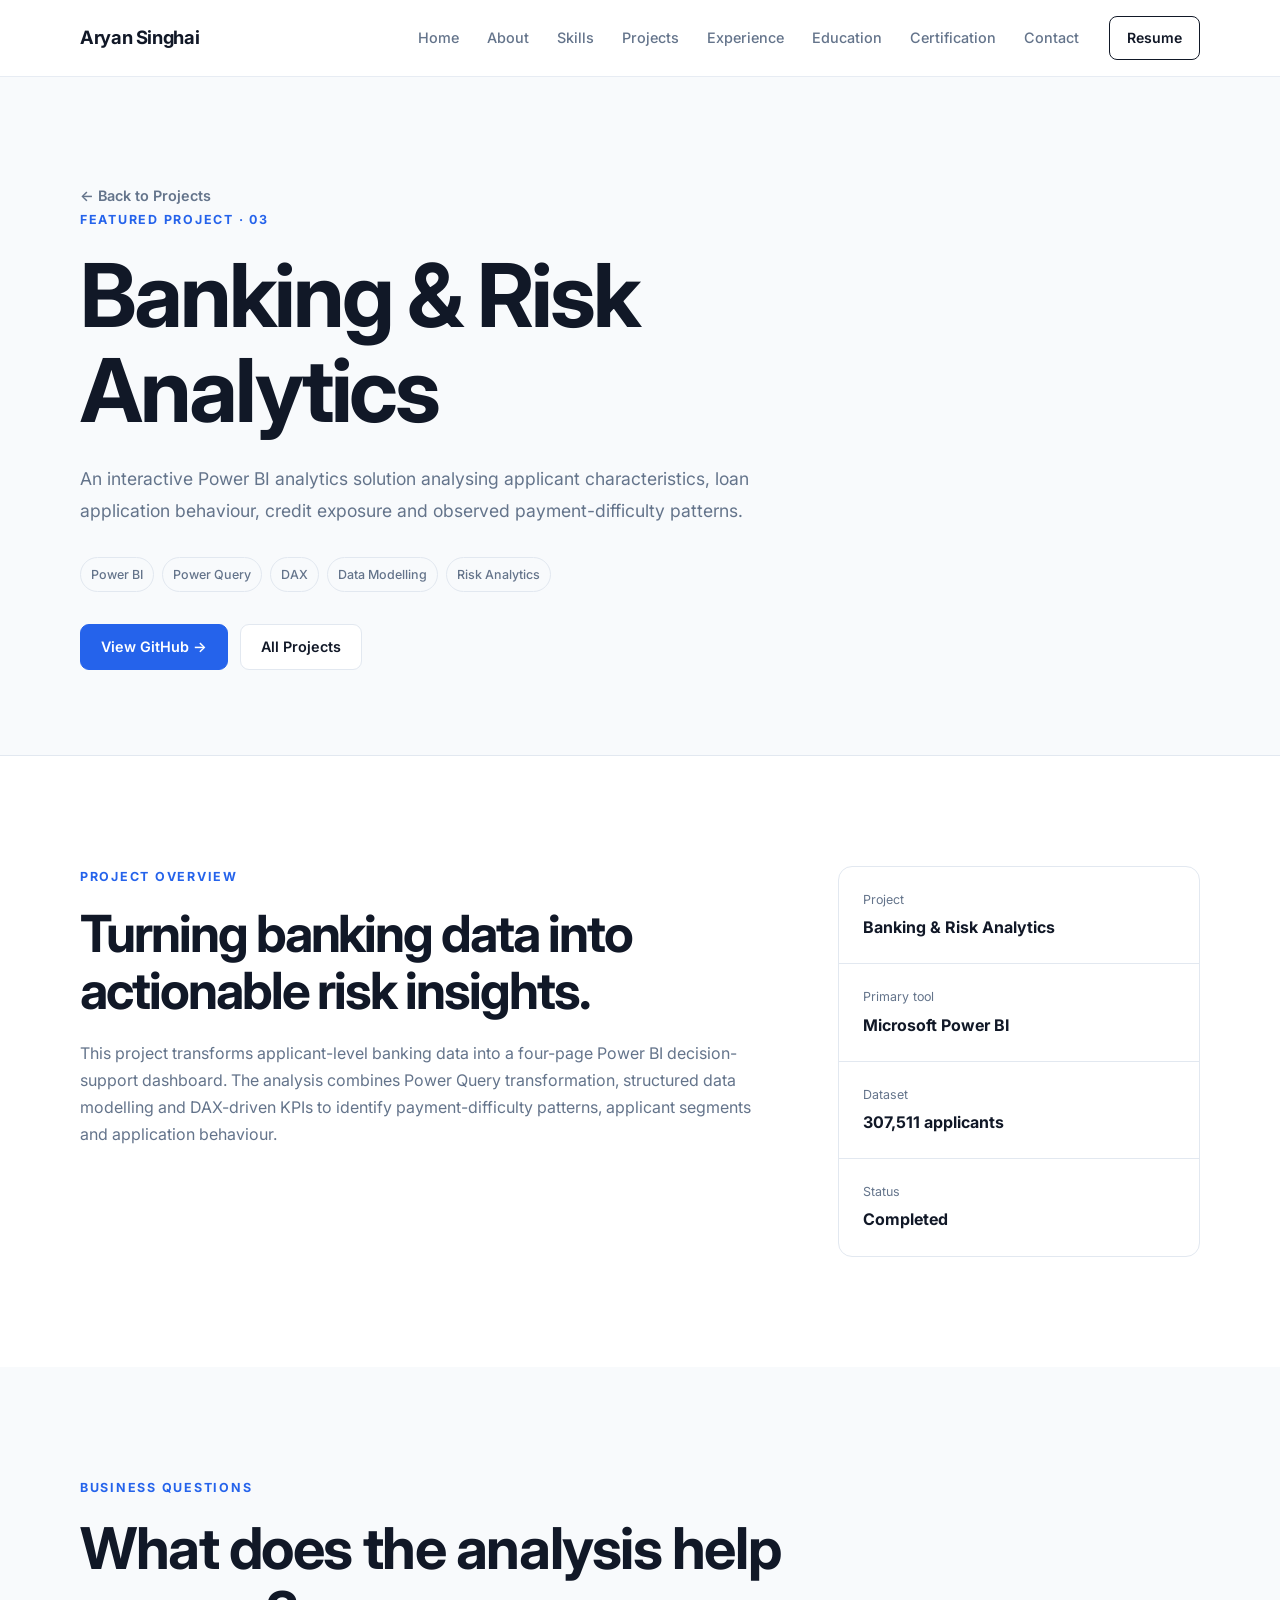
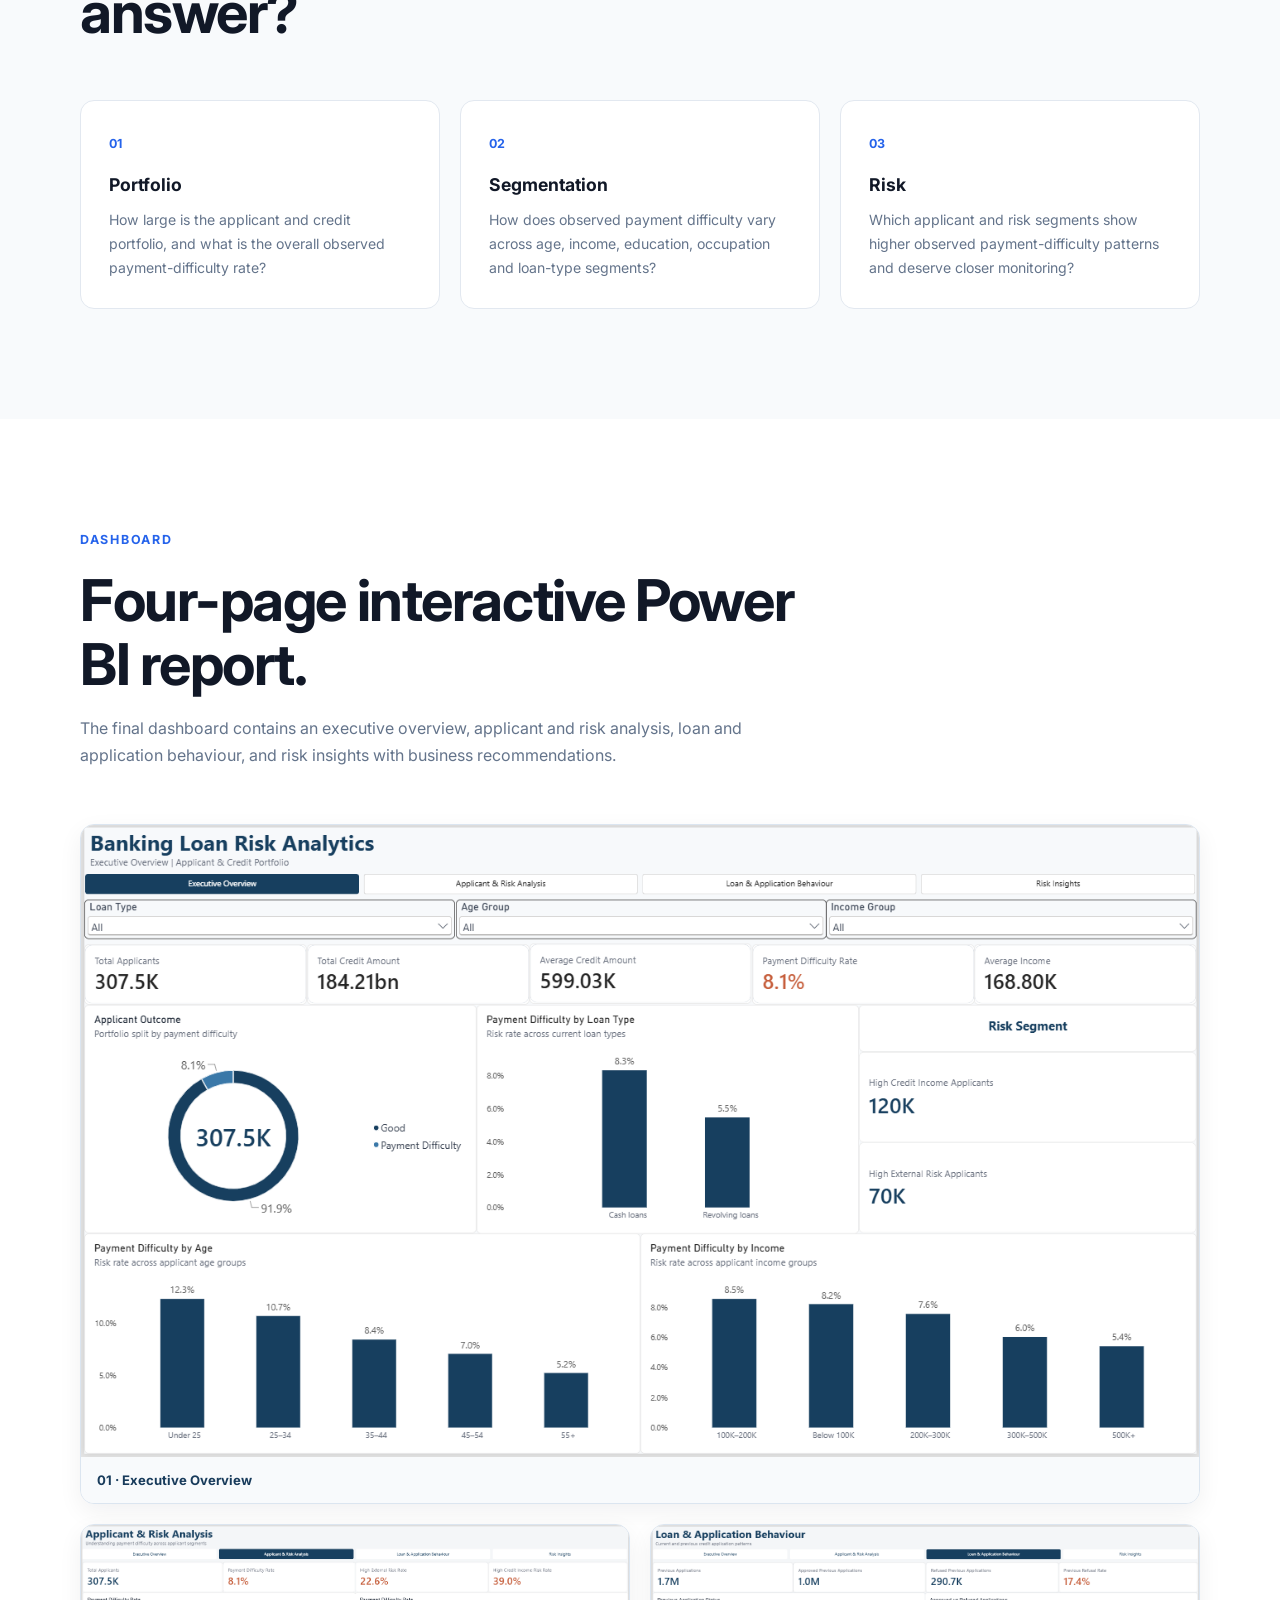
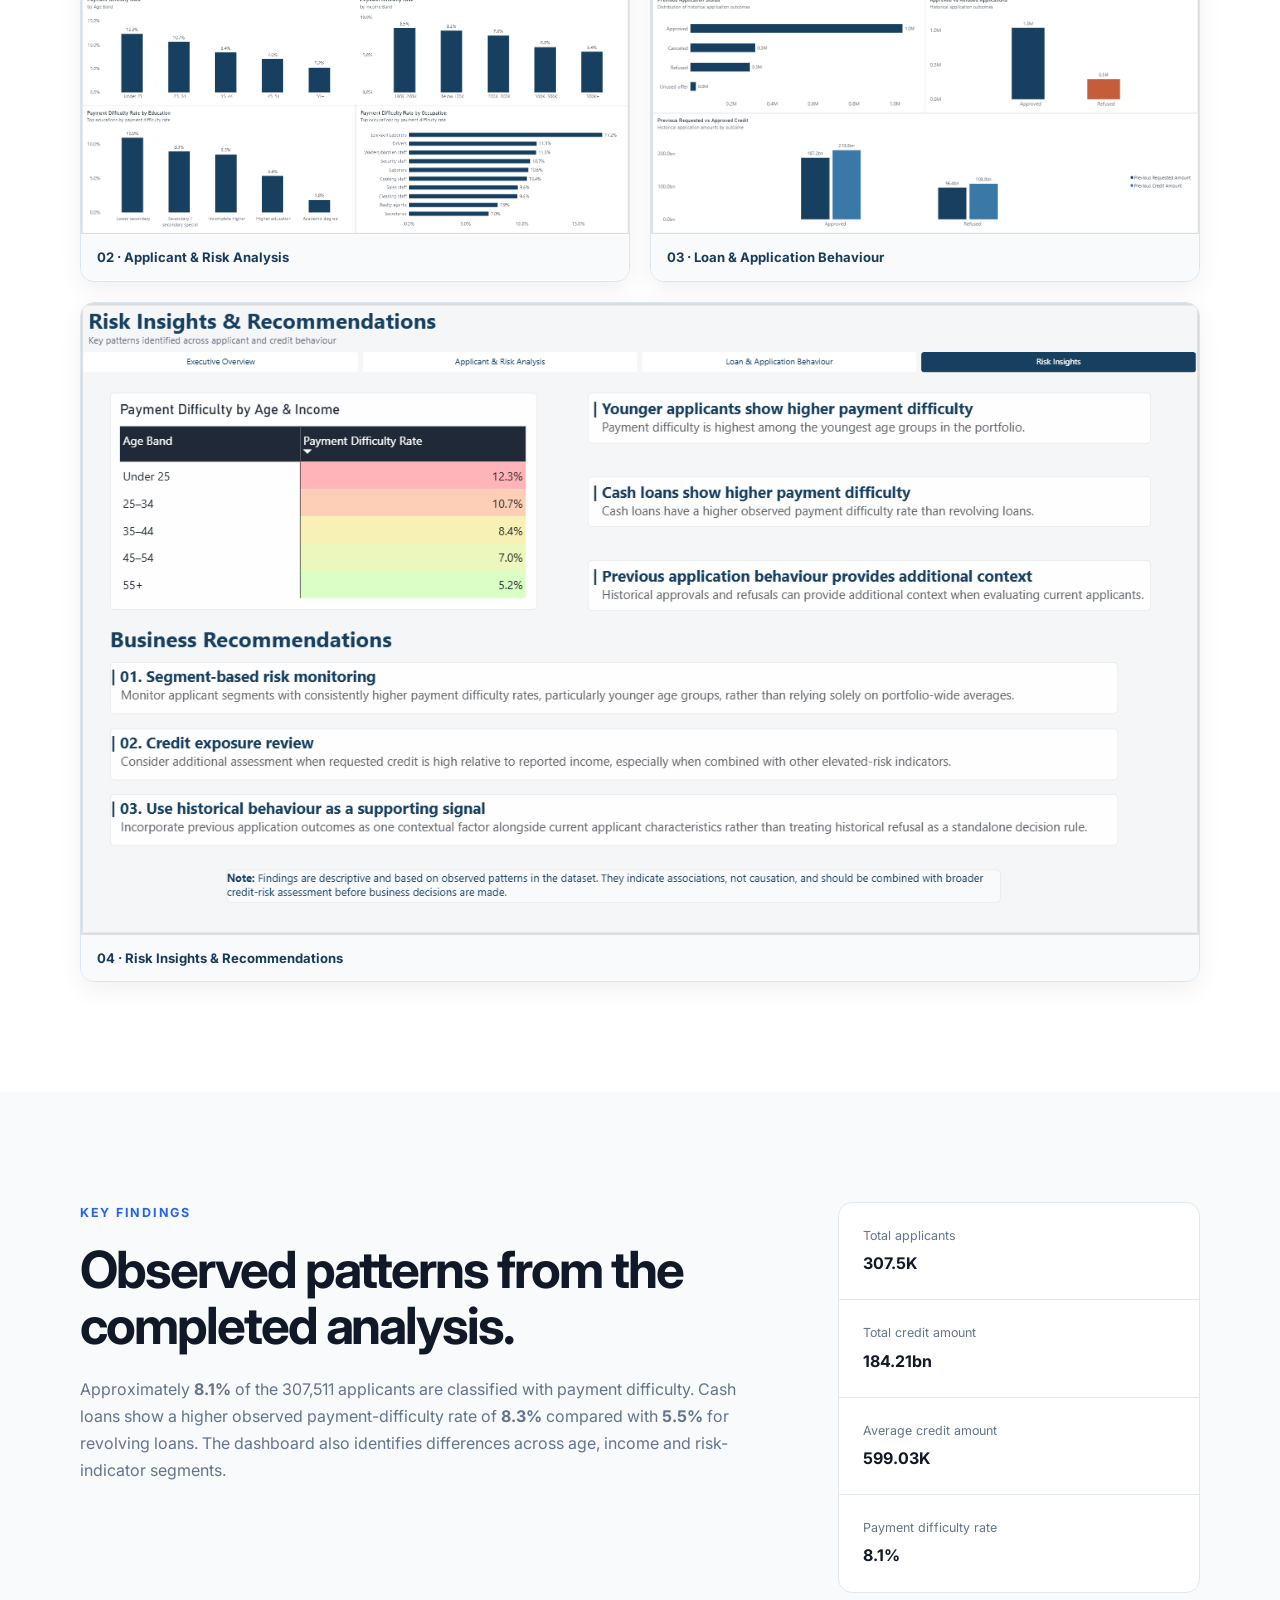
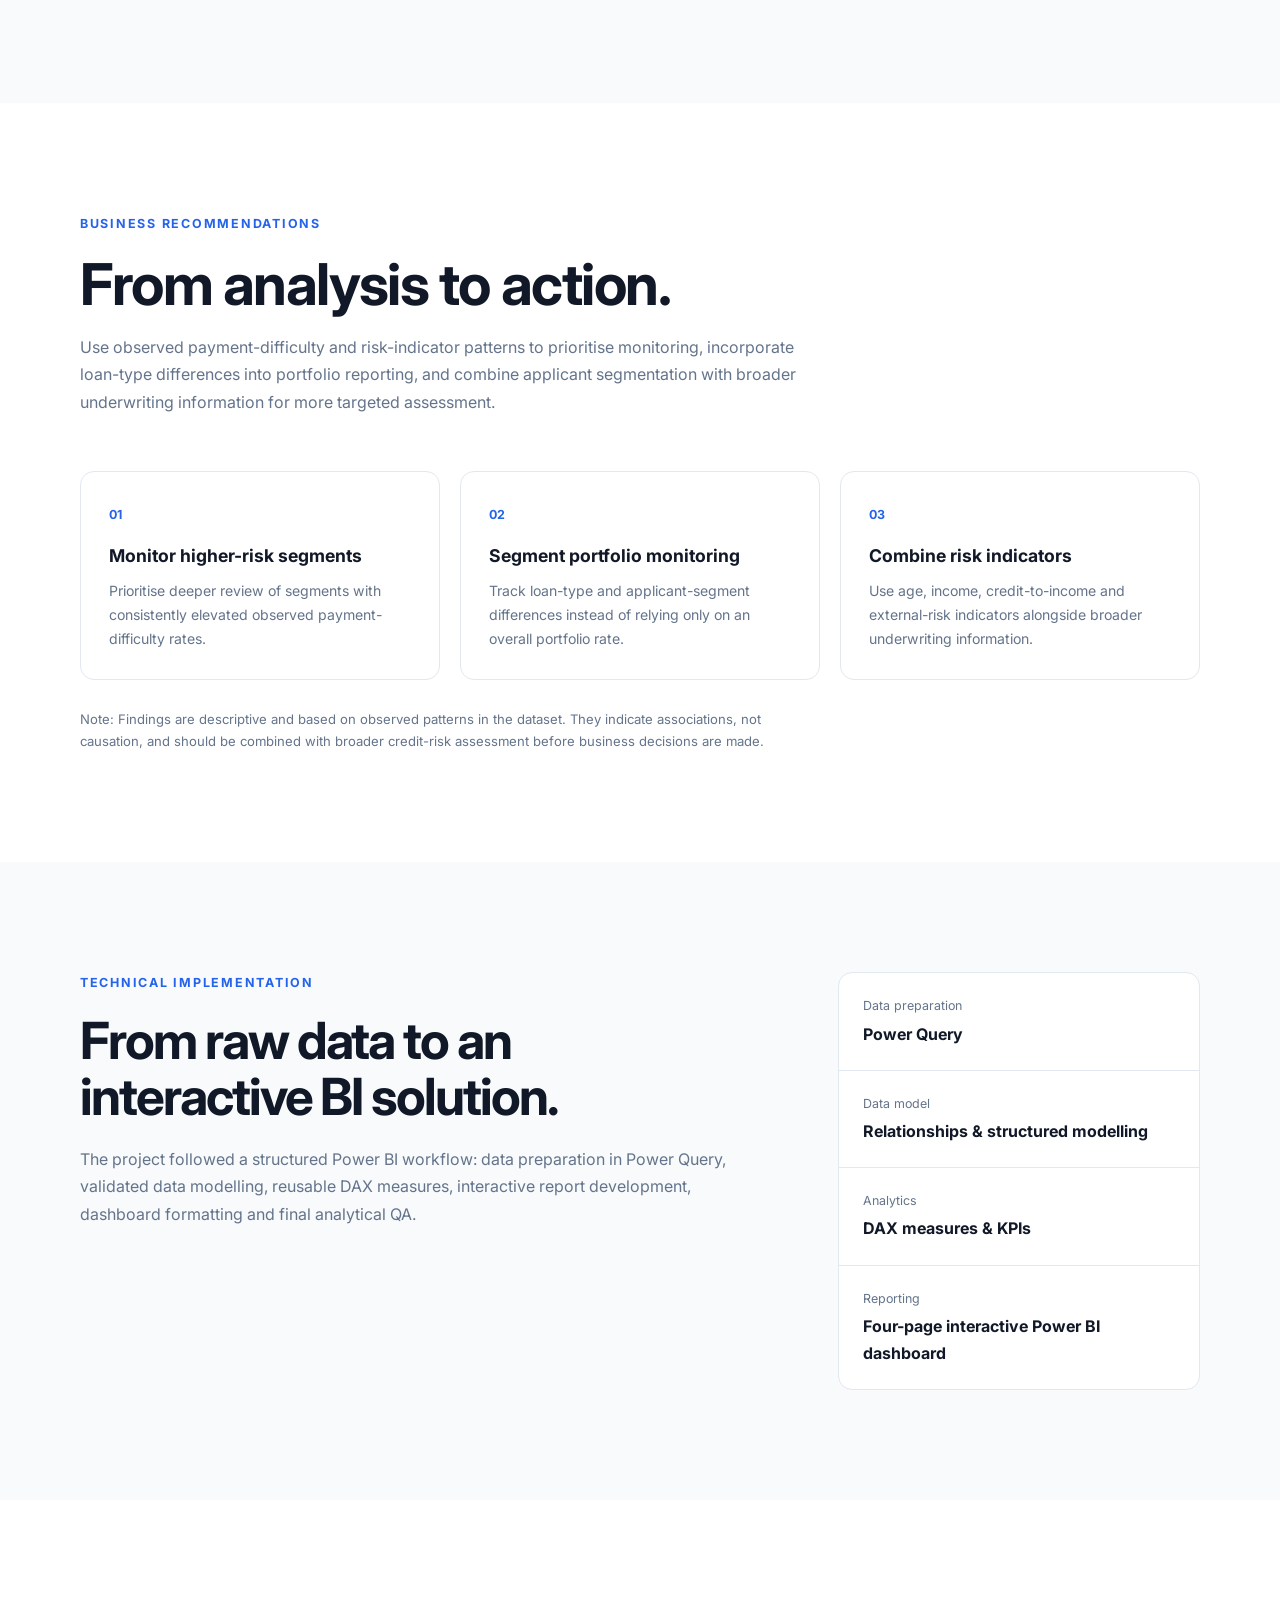
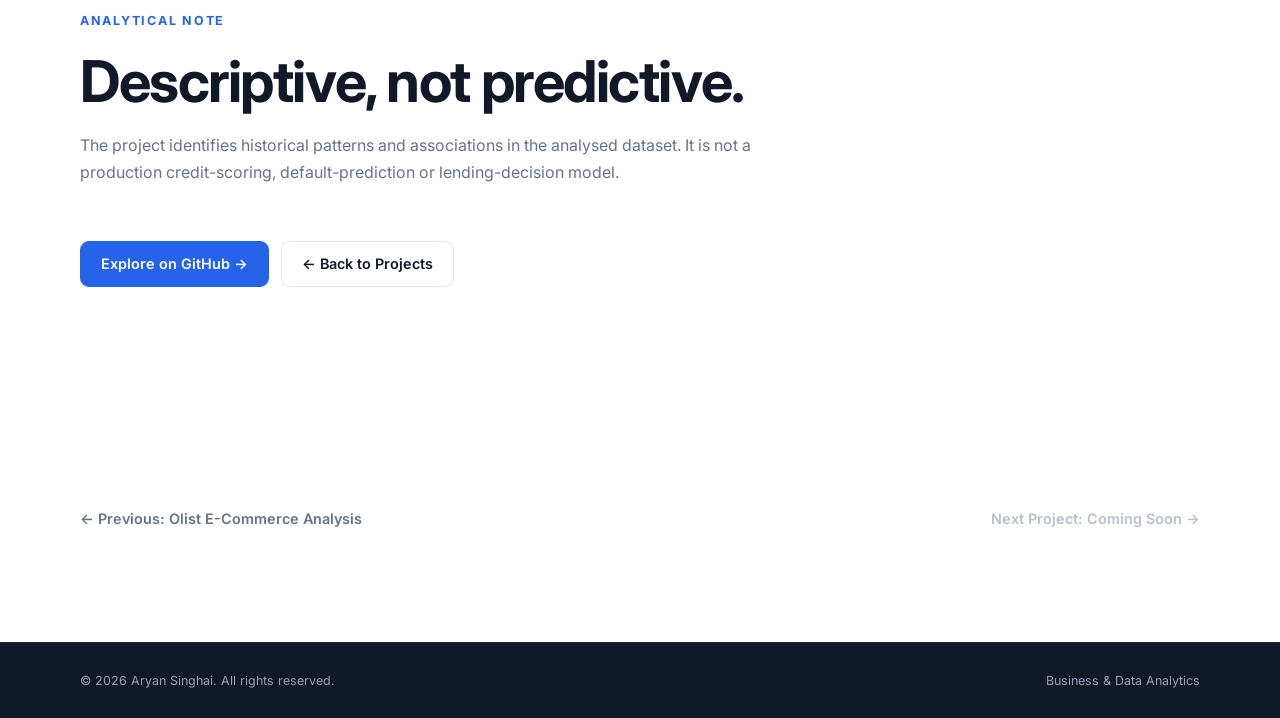
==== commit fc24a50c: "Polish Banking project page navigation and typography consistency" ====
--- a/banking-risk-analytics.html
+++ b/banking-risk-analytics.html
@@ -1 +1 @@
-<!DOCTYPE html><html lang="en"><head><meta charset="UTF-8"><meta name="viewport" content="width=device-width, initial-scale=1.0"><link rel="icon" type="image/png" href="assets/images/favicon.png"><title>Banking &amp; Risk Analytics | Aryan Singhai</title><meta name="description" content="Banking &amp; Risk Analytics Power BI project by Aryan Singhai, analysing applicant behaviour, payment difficulty and risk patterns with Power BI, Power Query and DAX."><meta name="canonical" content="https://aryan-singhai.github.io/banking-risk-analytics.html"><meta name="author" content="Aryan Singhai"><link rel="stylesheet" href="style.css"><style>.dashboard-gallery{display:grid;grid-template-columns:1fr 1fr;gap:20px;margin-top:30px}.dashboard-shot{margin:0;border:1px solid #dbe5f0;border-radius:14px;background:#fff;overflow:hidden;box-shadow:0 8px 24px rgba(15,23,42,.06)}.dashboard-shot img{display:block;width:100%;height:auto}.dashboard-shot figcaption{padding:12px 16px;font-size:.82rem;font-weight:700;color:#183b5b;background:#f8fafc}.dashboard-shot-wide{grid-column:1/-1}@media(max-width:700px){.dashboard-gallery{grid-template-columns:1fr}.dashboard-shot-wide{grid-column:auto}}</style></head><body><header class="header"><nav class="navbar container"><a href="index.html#home" class="logo">Aryan Singhai</a><button class="menu-toggle" id="menu-toggle" aria-label="Open navigation menu">☰</button><ul class="nav-links" id="nav-links"><li><a href="index.html#home">Home</a></li><li><a href="index.html#about">About</a></li><li><a href="index.html#skills">Skills</a></li><li><a href="index.html#projects">Projects</a></li><li><a href="index.html#experience">Experience</a></li><li><a href="index.html#education">Education</a></li><li><a href="index.html#contact">Contact</a></li></ul><a href="assets/resume/Aryan_Singhai_Resume.pdf" class="resume-button" target="_blank">Resume</a></nav></header><main><section class="project-case-hero"><div class="container"><a href="index.html#projects" class="back-link">← Back to Projects</a><p class="project-eyebrow" style="margin-top:30px;">POWER BI · BANKING RISK ANALYTICS</p><h1>Banking &amp; Risk Analytics</h1><p class="case-hero-description">An interactive Power BI analytics solution analysing applicant characteristics, loan application behaviour, credit exposure and observed payment-difficulty patterns.</p><div class="project-tech-tags case-tags"><span>Power BI</span><span>Power Query</span><span>DAX</span><span>Data Modelling</span><span>Risk Analytics</span></div><div class="case-buttons"><a href="https://github.com/Aryan-Singhai/banking-risk-analytics-power-bi" class="primary-button" target="_blank" rel="noopener noreferrer">View GitHub →</a><a href="index.html#projects" class="secondary-button">All Projects</a></div></div></section><section class="section"><div class="container"><div class="case-grid"><div><p class="section-label">PROJECT OVERVIEW</p><h2>Turning banking data into actionable risk insights.</h2><p class="case-text">This project transforms applicant-level banking data into a four-page Power BI decision-support dashboard. The analysis combines Power Query transformation, structured data modelling and DAX-driven KPIs to identify payment-difficulty patterns, applicant segments and application behaviour.</p></div><aside class="case-info-card"><div class="info-item"><span>Project</span><strong>Banking &amp; Risk Analytics</strong></div><div class="info-item"><span>Primary tool</span><strong>Microsoft Power BI</strong></div><div class="info-item"><span>Dataset</span><strong>307,511 applicants</strong></div><div class="info-item"><span>Status</span><strong>Completed</strong></div></aside></div></div></section><section class="section section-alt"><div class="container"><div class="section-heading"><p class="section-label">BUSINESS QUESTIONS</p><h2>What does the analysis help answer?</h2></div><div class="question-grid"><article class="question-card"><span>01</span><h3>Portfolio</h3><p>How large is the applicant and credit portfolio, and what is the overall observed payment-difficulty rate?</p></article><article class="question-card"><span>02</span><h3>Segmentation</h3><p>How does observed payment difficulty vary across age, income, education, occupation and loan-type segments?</p></article><article class="question-card"><span>03</span><h3>Risk</h3><p>Which applicant and risk segments show higher observed payment-difficulty patterns and deserve closer monitoring?</p></article></div></div></section><section class="section"><div class="container"><div class="section-heading"><p class="section-label">DASHBOARD</p><h2>Four-page interactive Power BI report.</h2><p>The final dashboard contains an executive overview, applicant and risk analysis, loan and application behaviour, and risk insights with business recommendations.</p></div><div class="dashboard-gallery"><figure class="dashboard-shot dashboard-shot-wide"><img src="assets/images/banking-risk/executive-overview.png" alt="Executive Overview — Banking Loan Risk Analytics" loading="lazy"><figcaption>01 · Executive Overview</figcaption></figure><figure class="dashboard-shot"><img src="assets/images/banking-risk/applicant-risk-analysis.png" alt="Applicant and Risk Analysis — Banking Loan Risk Analytics" loading="lazy"><figcaption>02 · Applicant &amp; Risk Analysis</figcaption></figure><figure class="dashboard-shot"><img src="assets/images/banking-risk/loan-application-behaviour.png" alt="Loan and Application Behaviour — Banking Loan Risk Analytics" loading="lazy"><figcaption>03 · Loan &amp; Application Behaviour</figcaption></figure><figure class="dashboard-shot dashboard-shot-wide"><img src="assets/images/banking-risk/risk-insights-recommendations.png" alt="Risk Insights and Recommendations — Banking Loan Risk Analytics" loading="lazy"><figcaption>04 · Risk Insights &amp; Recommendations</figcaption></figure></div></div></section><section class="section section-alt"><div class="container"><div class="case-grid"><div><p class="section-label">KEY FINDINGS</p><h2>Observed patterns from the completed analysis.</h2><p class="case-text">Approximately <strong>8.1%</strong> of the 307,511 applicants are classified with payment difficulty. Cash loans show a higher observed payment-difficulty rate of <strong>8.3%</strong> compared with <strong>5.5%</strong> for revolving loans. The dashboard also identifies differences across age, income and risk-indicator segments.</p></div><aside class="case-info-card"><div class="info-item"><span>Total applicants</span><strong>307.5K</strong></div><div class="info-item"><span>Total credit amount</span><strong>184.21bn</strong></div><div class="info-item"><span>Average credit amount</span><strong>599.03K</strong></div><div class="info-item"><span>Payment difficulty rate</span><strong>8.1%</strong></div></aside></div></div></section><section class="section"><div class="container"><div class="section-heading"><p class="section-label">BUSINESS RECOMMENDATIONS</p><h2>From analysis to action.</h2><p>Use observed payment-difficulty and risk-indicator patterns to prioritise monitoring, incorporate loan-type differences into portfolio reporting, and combine applicant segmentation with broader underwriting information for more targeted assessment.</p></div><div class="question-grid"><article class="question-card"><span>01</span><h3>Monitor higher-risk segments</h3><p>Prioritise deeper review of segments with consistently elevated observed payment-difficulty rates.</p></article><article class="question-card"><span>02</span><h3>Segment portfolio monitoring</h3><p>Track loan-type and applicant-segment differences instead of relying only on an overall portfolio rate.</p></article><article class="question-card"><span>03</span><h3>Combine risk indicators</h3><p>Use age, income, credit-to-income and external-risk indicators alongside broader underwriting information.</p></article></div><p class="case-text" style="margin-top:28px;font-size:.82rem;">Note: Findings are descriptive and based on observed patterns in the dataset. They indicate associations, not causation, and should be combined with broader credit-risk assessment before business decisions are made.</p></div></section><section class="section section-alt"><div class="container"><div class="case-grid"><div><p class="section-label">TECHNICAL IMPLEMENTATION</p><h2>From raw data to an interactive BI solution.</h2><p class="case-text">The project followed a structured Power BI workflow: data preparation in Power Query, validated data modelling, reusable DAX measures, interactive report development, dashboard formatting and final analytical QA.</p></div><aside class="case-info-card"><div class="info-item"><span>Data preparation</span><strong>Power Query</strong></div><div class="info-item"><span>Data model</span><strong>Relationships &amp; structured modelling</strong></div><div class="info-item"><span>Analytics</span><strong>DAX measures &amp; KPIs</strong></div><div class="info-item"><span>Reporting</span><strong>Four-page interactive Power BI dashboard</strong></div></aside></div></div></section><section class="section"><div class="container"><div class="section-heading"><p class="section-label">ANALYTICAL NOTE</p><h2>Descriptive, not predictive.</h2><p>The project identifies historical patterns and associations in the analysed dataset. It is not a production credit-scoring, default-prediction or lending-decision model.</p></div><div class="case-buttons"><a href="https://github.com/Aryan-Singhai/banking-risk-analytics-power-bi" class="primary-button" target="_blank" rel="noopener noreferrer">Explore on GitHub →</a><a href="index.html#projects" class="secondary-button">← Back to Projects</a></div></div></section><section class="section"><div class="container"><div style="display:flex;justify-content:space-between;gap:16px;align-items:center;flex-wrap:wrap;"><a href="olist-ecommerce-analysis.html" class="back-link">← Previous: Olist E-Commerce Analysis</a><span class="back-link" style="opacity:.45;cursor:default;">Next Project: Coming Soon →</span></div></div></section></main><footer class="footer"><div class="container footer-content"><p>© 2026 Aryan Singhai. All rights reserved.</p><p>Business &amp; Data Analytics</p></div></footer><script src="script.js"></script></body></html>+<!DOCTYPE html><html lang="en"><head><meta charset="UTF-8"><meta name="viewport" content="width=device-width, initial-scale=1.0"><link rel="icon" type="image/png" href="assets/images/favicon.png"><link rel="preconnect" href="https://fonts.googleapis.com"><link rel="preconnect" href="https://fonts.gstatic.com" crossorigin><link href="https://fonts.googleapis.com/css2?family=Inter:wght@400;500;600;700;800&display=swap" rel="stylesheet"><title>Banking &amp; Risk Analytics | Aryan Singhai</title><meta name="description" content="Banking &amp; Risk Analytics Power BI project by Aryan Singhai, analysing applicant behaviour, payment difficulty and risk patterns with Power BI, Power Query and DAX."><link rel="canonical" href="https://aryan-singhai.github.io/banking-risk-analytics.html"><meta name="author" content="Aryan Singhai"><link rel="stylesheet" href="style.css"><style>.dashboard-gallery{display:grid;grid-template-columns:1fr 1fr;gap:20px;margin-top:30px}.dashboard-shot{margin:0;border:1px solid #dbe5f0;border-radius:14px;background:#fff;overflow:hidden;box-shadow:0 8px 24px rgba(15,23,42,.06)}.dashboard-shot img{display:block;width:100%;height:auto}.dashboard-shot figcaption{padding:12px 16px;font-size:.82rem;font-weight:700;color:#183b5b;background:#f8fafc}.dashboard-shot-wide{grid-column:1/-1}@media(max-width:700px){.dashboard-gallery{grid-template-columns:1fr}.dashboard-shot-wide{grid-column:auto}}</style></head><body><header class="header"><nav class="navbar container"><a href="index.html#home" class="logo">Aryan Singhai</a><button class="menu-toggle" id="menu-toggle" aria-label="Open navigation menu">☰</button><ul class="nav-links" id="nav-links"><li><a href="index.html#home">Home</a></li><li><a href="index.html#about">About</a></li><li><a href="index.html#skills">Skills</a></li><li><a href="index.html#projects">Projects</a></li><li><a href="index.html#experience">Experience</a></li><li><a href="index.html#education">Education</a></li><li><a href="index.html#certifications">Certification</a></li><li><a href="index.html#contact">Contact</a></li></ul><a href="assets/resume/Aryan_Singhai_Resume.pdf" class="resume-button" target="_blank">Resume</a></nav></header><main><section class="project-case-hero"><div class="container"><a href="index.html#projects" class="back-link">← Back to Projects</a><p class="section-label case-eyebrow">FEATURED PROJECT · 03</p><h1>Banking &amp; Risk<br><span>Analytics</span></h1><p class="case-hero-description">An interactive Power BI analytics solution analysing applicant characteristics, loan application behaviour, credit exposure and observed payment-difficulty patterns.</p><div class="project-tech-tags case-tags"><span>Power BI</span><span>Power Query</span><span>DAX</span><span>Data Modelling</span><span>Risk Analytics</span></div><div class="case-buttons"><a href="https://github.com/Aryan-Singhai/banking-risk-analytics-power-bi" class="primary-button" target="_blank" rel="noopener noreferrer">View GitHub →</a><a href="index.html#projects" class="secondary-button">All Projects</a></div></div></section><section class="section"><div class="container"><div class="case-grid"><div><p class="section-label">PROJECT OVERVIEW</p><h2>Turning banking data into actionable risk insights.</h2><p class="case-text">This project transforms applicant-level banking data into a four-page Power BI decision-support dashboard. The analysis combines Power Query transformation, structured data modelling and DAX-driven KPIs to identify payment-difficulty patterns, applicant segments and application behaviour.</p></div><aside class="case-info-card"><div class="info-item"><span>Project</span><strong>Banking &amp; Risk Analytics</strong></div><div class="info-item"><span>Primary tool</span><strong>Microsoft Power BI</strong></div><div class="info-item"><span>Dataset</span><strong>307,511 applicants</strong></div><div class="info-item"><span>Status</span><strong>Completed</strong></div></aside></div></div></section><section class="section section-alt"><div class="container"><div class="section-heading"><p class="section-label">BUSINESS QUESTIONS</p><h2>What does the analysis help answer?</h2></div><div class="question-grid"><article class="question-card"><span>01</span><h3>Portfolio</h3><p>How large is the applicant and credit portfolio, and what is the overall observed payment-difficulty rate?</p></article><article class="question-card"><span>02</span><h3>Segmentation</h3><p>How does observed payment difficulty vary across age, income, education, occupation and loan-type segments?</p></article><article class="question-card"><span>03</span><h3>Risk</h3><p>Which applicant and risk segments show higher observed payment-difficulty patterns and deserve closer monitoring?</p></article></div></div></section><section class="section"><div class="container"><div class="section-heading"><p class="section-label">DASHBOARD</p><h2>Four-page interactive Power BI report.</h2><p>The final dashboard contains an executive overview, applicant and risk analysis, loan and application behaviour, and risk insights with business recommendations.</p></div><div class="dashboard-gallery"><figure class="dashboard-shot dashboard-shot-wide"><img src="assets/images/banking-risk/executive-overview.png" alt="Executive Overview — Banking Loan Risk Analytics" loading="lazy"><figcaption>01 · Executive Overview</figcaption></figure><figure class="dashboard-shot"><img src="assets/images/banking-risk/applicant-risk-analysis.png" alt="Applicant and Risk Analysis — Banking Loan Risk Analytics" loading="lazy"><figcaption>02 · Applicant &amp; Risk Analysis</figcaption></figure><figure class="dashboard-shot"><img src="assets/images/banking-risk/loan-application-behaviour.png" alt="Loan and Application Behaviour — Banking Loan Risk Analytics" loading="lazy"><figcaption>03 · Loan &amp; Application Behaviour</figcaption></figure><figure class="dashboard-shot dashboard-shot-wide"><img src="assets/images/banking-risk/risk-insights-recommendations.png" alt="Risk Insights and Recommendations — Banking Loan Risk Analytics" loading="lazy"><figcaption>04 · Risk Insights &amp; Recommendations</figcaption></figure></div></div></section><section class="section section-alt"><div class="container"><div class="case-grid"><div><p class="section-label">KEY FINDINGS</p><h2>Observed patterns from the completed analysis.</h2><p class="case-text">Approximately <strong>8.1%</strong> of the 307,511 applicants are classified with payment difficulty. Cash loans show a higher observed payment-difficulty rate of <strong>8.3%</strong> compared with <strong>5.5%</strong> for revolving loans. The dashboard also identifies differences across age, income and risk-indicator segments.</p></div><aside class="case-info-card"><div class="info-item"><span>Total applicants</span><strong>307.5K</strong></div><div class="info-item"><span>Total credit amount</span><strong>184.21bn</strong></div><div class="info-item"><span>Average credit amount</span><strong>599.03K</strong></div><div class="info-item"><span>Payment difficulty rate</span><strong>8.1%</strong></div></aside></div></div></section><section class="section"><div class="container"><div class="section-heading"><p class="section-label">BUSINESS RECOMMENDATIONS</p><h2>From analysis to action.</h2><p>Use observed payment-difficulty and risk-indicator patterns to prioritise monitoring, incorporate loan-type differences into portfolio reporting, and combine applicant segmentation with broader underwriting information for more targeted assessment.</p></div><div class="question-grid"><article class="question-card"><span>01</span><h3>Monitor higher-risk segments</h3><p>Prioritise deeper review of segments with consistently elevated observed payment-difficulty rates.</p></article><article class="question-card"><span>02</span><h3>Segment portfolio monitoring</h3><p>Track loan-type and applicant-segment differences instead of relying only on an overall portfolio rate.</p></article><article class="question-card"><span>03</span><h3>Combine risk indicators</h3><p>Use age, income, credit-to-income and external-risk indicators alongside broader underwriting information.</p></article></div><p class="case-text" style="margin-top:28px;font-size:.82rem;">Note: Findings are descriptive and based on observed patterns in the dataset. They indicate associations, not causation, and should be combined with broader credit-risk assessment before business decisions are made.</p></div></section><section class="section section-alt"><div class="container"><div class="case-grid"><div><p class="section-label">TECHNICAL IMPLEMENTATION</p><h2>From raw data to an interactive BI solution.</h2><p class="case-text">The project followed a structured Power BI workflow: data preparation in Power Query, validated data modelling, reusable DAX measures, interactive report development, dashboard formatting and final analytical QA.</p></div><aside class="case-info-card"><div class="info-item"><span>Data preparation</span><strong>Power Query</strong></div><div class="info-item"><span>Data model</span><strong>Relationships &amp; structured modelling</strong></div><div class="info-item"><span>Analytics</span><strong>DAX measures &amp; KPIs</strong></div><div class="info-item"><span>Reporting</span><strong>Four-page interactive Power BI dashboard</strong></div></aside></div></div></section><section class="section"><div class="container"><div class="section-heading"><p class="section-label">ANALYTICAL NOTE</p><h2>Descriptive, not predictive.</h2><p>The project identifies historical patterns and associations in the analysed dataset. It is not a production credit-scoring, default-prediction or lending-decision model.</p></div><div class="case-buttons"><a href="https://github.com/Aryan-Singhai/banking-risk-analytics-power-bi" class="primary-button" target="_blank" rel="noopener noreferrer">Explore on GitHub →</a><a href="index.html#projects" class="secondary-button">← Back to Projects</a></div></div></section><section class="section"><div class="container"><div style="display:flex;justify-content:space-between;gap:16px;align-items:center;flex-wrap:wrap;"><a href="olist-ecommerce-analysis.html" class="back-link">← Previous: Olist E-Commerce Analysis</a><span class="back-link" style="opacity:.45;cursor:default;">Next Project: Coming Soon →</span></div></div></section></main><footer class="footer"><div class="container footer-content"><p>© 2026 Aryan Singhai. All rights reserved.</p><p>Business &amp; Data Analytics</p></div></footer><script src="script.js"></script></body></html>
--- a/style.css
+++ b/style.css
@@ -36,7 +36,7 @@
 ========================================================= */
 .header { position: sticky; top: 0; z-index: 1000; background: rgba(255,255,255,.94); backdrop-filter: blur(12px); border-bottom: 1px solid rgba(226,232,240,.8); }
 .navbar { min-height: 76px; display: flex; align-items: center; gap: 30px; }
-.logo { font-size: 1.15rem; font-weight: 750; letter-spacing: -.02em; white-space: nowrap; }
+.logo { font-size: 1.15rem; font-weight: 700; letter-spacing: -.02em; white-space: nowrap; }
 .nav-links { display: flex; align-items: center; gap: 28px; margin-left: auto; }
 .nav-links a { font-size: .9rem; color: var(--text-light); font-weight: 500; transition: color var(--transition); }
 .nav-links a:hover { color: var(--text); }
@@ -49,13 +49,13 @@
 /* =========================================================
    SHARED BUTTONS / TAGS
 ========================================================= */
-.primary-button,.secondary-button,.btn { display: inline-flex; align-items: center; justify-content: center; min-height: 46px; padding: 0 20px; border-radius: 9px; font-size: .9rem; font-weight: 650; transition: all var(--transition); white-space: nowrap; }
+.primary-button,.secondary-button,.btn { display: inline-flex; align-items: center; justify-content: center; min-height: 46px; padding: 0 20px; border-radius: 9px; font-size: .9rem; font-weight: 600; transition: all var(--transition); white-space: nowrap; }
 .primary-button,.btn-primary { background: var(--accent); color: #fff; border: 1px solid var(--accent); }
 .primary-button:hover,.btn-primary:hover { background: var(--accent-dark); border-color: var(--accent-dark); transform: translateY(-2px); }
 .secondary-button,.btn-secondary { background: var(--bg); color: var(--text); border: 1px solid var(--border); }
 .secondary-button:hover,.btn-secondary:hover { border-color: var(--accent); color: var(--accent); transform: translateY(-2px); }
 .project-tags,.project-tech-tags,.sql-skills { display: flex; flex-wrap: wrap; gap: 8px; }
-.project-tags span,.project-tech-tags span,.sql-skills span,.tools-grid span,.skill-list span { display: inline-flex; align-items: center; padding: 6px 10px; border: 1px solid var(--border); border-radius: 7px; background: var(--bg-alt); color: var(--text-light); font-size: .78rem; font-weight: 550; }
+.project-tags span,.project-tech-tags span,.sql-skills span,.tools-grid span,.skill-list span { display: inline-flex; align-items: center; padding: 6px 10px; border: 1px solid var(--border); border-radius: 7px; background: var(--bg-alt); color: var(--text-light); font-size: .78rem; font-weight: 500; }
 .project-tech-tags span,.sql-skills span { border-radius: 999px; }
 
 /* =========================================================
@@ -64,18 +64,18 @@
 .section { padding: 110px 0; }
 .section-alt { background: var(--bg-alt); }
 .section-heading { max-width: 720px; margin-bottom: 55px; }
-.section-heading h2 { font-size: clamp(2.2rem,5vw,3.6rem); line-height: 1.1; letter-spacing: -.04em; font-weight: 740; }
+.section-heading h2 { font-size: clamp(2.2rem,5vw,3.6rem); line-height: 1.12; letter-spacing: -.025em; font-weight: 700; }
 .section-heading h2 span { color: var(--accent); }
 .section-heading > p:last-child { margin-top: 18px; color: var(--text-light); }
-.section-label,.eyebrow,.project-eyebrow { color: var(--accent); font-size: .78rem; font-weight: 750; letter-spacing: .14em; margin-bottom: 18px; text-transform: uppercase; }
+.section-label,.eyebrow,.project-eyebrow { color: var(--accent); font-size: .78rem; font-weight: 700; letter-spacing: .14em; margin-bottom: 18px; text-transform: uppercase; }
 
 /* =========================================================
    HOME HERO
 ========================================================= */
-.availability { display: inline-flex; align-items: center; margin-bottom: 22px; padding: 7px 12px; border: 1px solid #bfdbfe; border-radius: 999px; background: var(--accent-soft); color: var(--accent-dark); font-size: .78rem; font-weight: 650; }
+.availability { display: inline-flex; align-items: center; margin-bottom: 22px; padding: 7px 12px; border: 1px solid #bfdbfe; border-radius: 999px; background: var(--accent-soft); color: var(--accent-dark); font-size: .78rem; font-weight: 600; }
 .hero { min-height: calc(100vh - 76px); display: flex; align-items: center; padding: 100px 0; }
 .hero-text { max-width: 820px; }
-.hero h1 { max-width: 850px; font-size: clamp(3.2rem,7vw,6rem); line-height: 1.03; letter-spacing: -.055em; font-weight: 760; }
+.hero h1 { max-width: 850px; font-size: clamp(3.2rem,7vw,6rem); line-height: 1.08; letter-spacing: -.035em; font-weight: 700; }
 .hero h1 span { display: block; color: var(--accent); }
 .hero-description { max-width: 700px; margin-top: 28px; color: var(--text-light); font-size: 1.12rem; line-height: 1.8; }
 .hero-buttons { display: flex; align-items: center; gap: 14px; margin-top: 36px; flex-wrap: wrap; }
@@ -108,12 +108,12 @@
 .project-image,.project-card-image { width: 100%; background: #eef2f7; overflow: hidden; }
 .project-image img,.project-card-image img { display: block; width: 100%; height: auto; object-fit: cover; }
 .project-content,.project-card-content { padding: 30px; }
-.project-number { color: var(--accent); font-size: .8rem; font-weight: 750; margin-bottom: 10px; }
+.project-number { color: var(--accent); font-size: .8rem; font-weight: 700; margin-bottom: 10px; }
 .project-content h3,.project-card-content h3 { font-size: 1.35rem; line-height: 1.3; margin-bottom: 14px; }
 .project-description,.project-card-content > p { color: var(--text-light); font-size: .92rem; line-height: 1.7; }
 .project-tags { margin-top: 22px; align-items: center; }
 .project-links { display: flex; align-items: center; flex-wrap: wrap; gap: 22px; margin-top: 25px; }
-.project-link,.project-card-content .project-links a { color: var(--accent); font-size: .87rem; font-weight: 650; }
+.project-link,.project-card-content .project-links a { color: var(--accent); font-size: .87rem; font-weight: 600; }
 .project-link:hover,.project-card-content .project-links a:hover { color: var(--accent-dark); }
 .project-highlights { margin-top: 22px; padding-top: 20px; border-top: 1px solid var(--border); }
 .project-highlights p { font-size: .8rem; font-weight: 700; color: var(--text); margin-bottom: 10px; text-transform: uppercase; letter-spacing: .06em; }
@@ -121,7 +121,7 @@
 .project-highlights li { position: relative; padding-left: 16px; color: var(--text-light); font-size: .82rem; }
 .project-highlights li::before { content: "•"; position: absolute; left: 0; color: var(--accent); font-weight: 800; }
 .project-coming-soon { min-height: 300px; display: flex; align-items: center; }
-.coming-soon { display: inline-block; margin-top: 22px; color: var(--text-light); font-size: .8rem; font-weight: 650; }
+.coming-soon { display: inline-block; margin-top: 22px; color: var(--text-light); font-size: .8rem; font-weight: 600; }
 
 /* =========================================================
    EXPERIENCE / EDUCATION / CONTACT / FOOTER
@@ -141,7 +141,7 @@
 .contact-section { background: var(--text); color: #fff; }
 .contact-content { text-align: center; max-width: 760px; }
 .contact-content .section-label { color: #93c5fd; }
-.contact-content h2 { font-size: clamp(2.5rem,5vw,4.5rem); line-height: 1.05; letter-spacing: -.045em; }
+.contact-content h2 { font-size: clamp(2.5rem,5vw,4.5rem); line-height: 1.08; letter-spacing: -.03em; }
 .contact-content > p:not(.section-label) { margin: 20px auto 0; max-width: 600px; color: #cbd5e1; }
 .contact-links { display: flex; justify-content: center; flex-wrap: wrap; gap: 12px; margin-top: 32px; }
 .contact-section .primary-button { background: #fff; color: var(--text); }
@@ -155,7 +155,7 @@
    PROJECT 1 — SHARED CASE STUDY
 ========================================================= */
 .project-case-hero { padding: 105px 0 85px; background: var(--bg-alt); border-bottom: 1px solid var(--border); }
-.project-case-hero h1 { max-width: 900px; font-size: clamp(3rem,7vw,5.5rem); line-height: 1.04; letter-spacing: -.055em; margin-top: 18px; }
+.project-case-hero h1 { max-width: 900px; font-size: clamp(3rem,7vw,5.5rem); line-height: 1.08; letter-spacing: -.035em; margin-top: 18px; }
 .case-hero-description { max-width: 720px; margin-top: 25px; color: var(--text-light); font-size: 1.1rem; line-height: 1.8; }
 .case-tags { margin-top: 28px; }
 .case-buttons { display: flex; gap: 12px; flex-wrap: wrap; margin-top: 32px; }
@@ -168,7 +168,7 @@
 .info-item span { display: block; color: var(--text-light); font-size: .78rem; margin-bottom: 4px; }
 .question-grid { display: grid; grid-template-columns: repeat(3,1fr); gap: 20px; }
 .question-card { padding: 28px; background: var(--bg); border: 1px solid var(--border); border-radius: var(--radius); }
-.question-card > span,.process-card > span { color: var(--accent); font-size: .78rem; font-weight: 750; }
+.question-card > span,.process-card > span { color: var(--accent); font-size: .78rem; font-weight: 700; }
 .question-card h3 { margin-top: 14px; font-size: 1.1rem; }
 .question-card p { margin-top: 8px; color: var(--text-light); font-size: .88rem; }
 .process-grid { display: grid; grid-template-columns: repeat(4,1fr); gap: 20px; }
@@ -177,7 +177,7 @@
 .process-card p { margin-top: 10px; color: var(--text-light); font-size: .86rem; }
 .findings-grid { display: grid; grid-template-columns: repeat(3,1fr); gap: 20px; }
 .finding-card { padding: 28px; background: var(--bg); border: 1px solid var(--border); border-radius: var(--radius); }
-.finding-value { display: block; color: var(--accent); font-size: 1.8rem; line-height: 1.2; font-weight: 750; }
+.finding-value { display: block; color: var(--accent); font-size: 1.8rem; line-height: 1.2; font-weight: 700; }
 .finding-card h3 { margin-top: 12px; font-size: 1rem; }
 .finding-card p { margin-top: 8px; color: var(--text-light); font-size: .85rem; line-height: 1.65; }
 .dashboard-image { width: 100%; border: 1px solid var(--border); border-radius: var(--radius); overflow: hidden; background: var(--bg-alt); box-shadow: 0 20px 50px rgba(15,23,42,.08); }
@@ -187,7 +187,7 @@
 .project-end { background: var(--text); color: #fff; }
 .project-end-content { max-width: 700px; }
 .project-end .section-label { color: #93c5fd; }
-.project-end h2 { font-size: clamp(2.4rem,5vw,4rem); line-height: 1.05; letter-spacing: -.045em; }
+.project-end h2 { font-size: clamp(2.4rem,5vw,4rem); line-height: 1.08; letter-spacing: -.03em; }
 .project-end p:not(.section-label) { margin: 18px 0 28px; color: #cbd5e1; }
 .project-end .primary-button { background: #fff; color: var(--text); }
 
